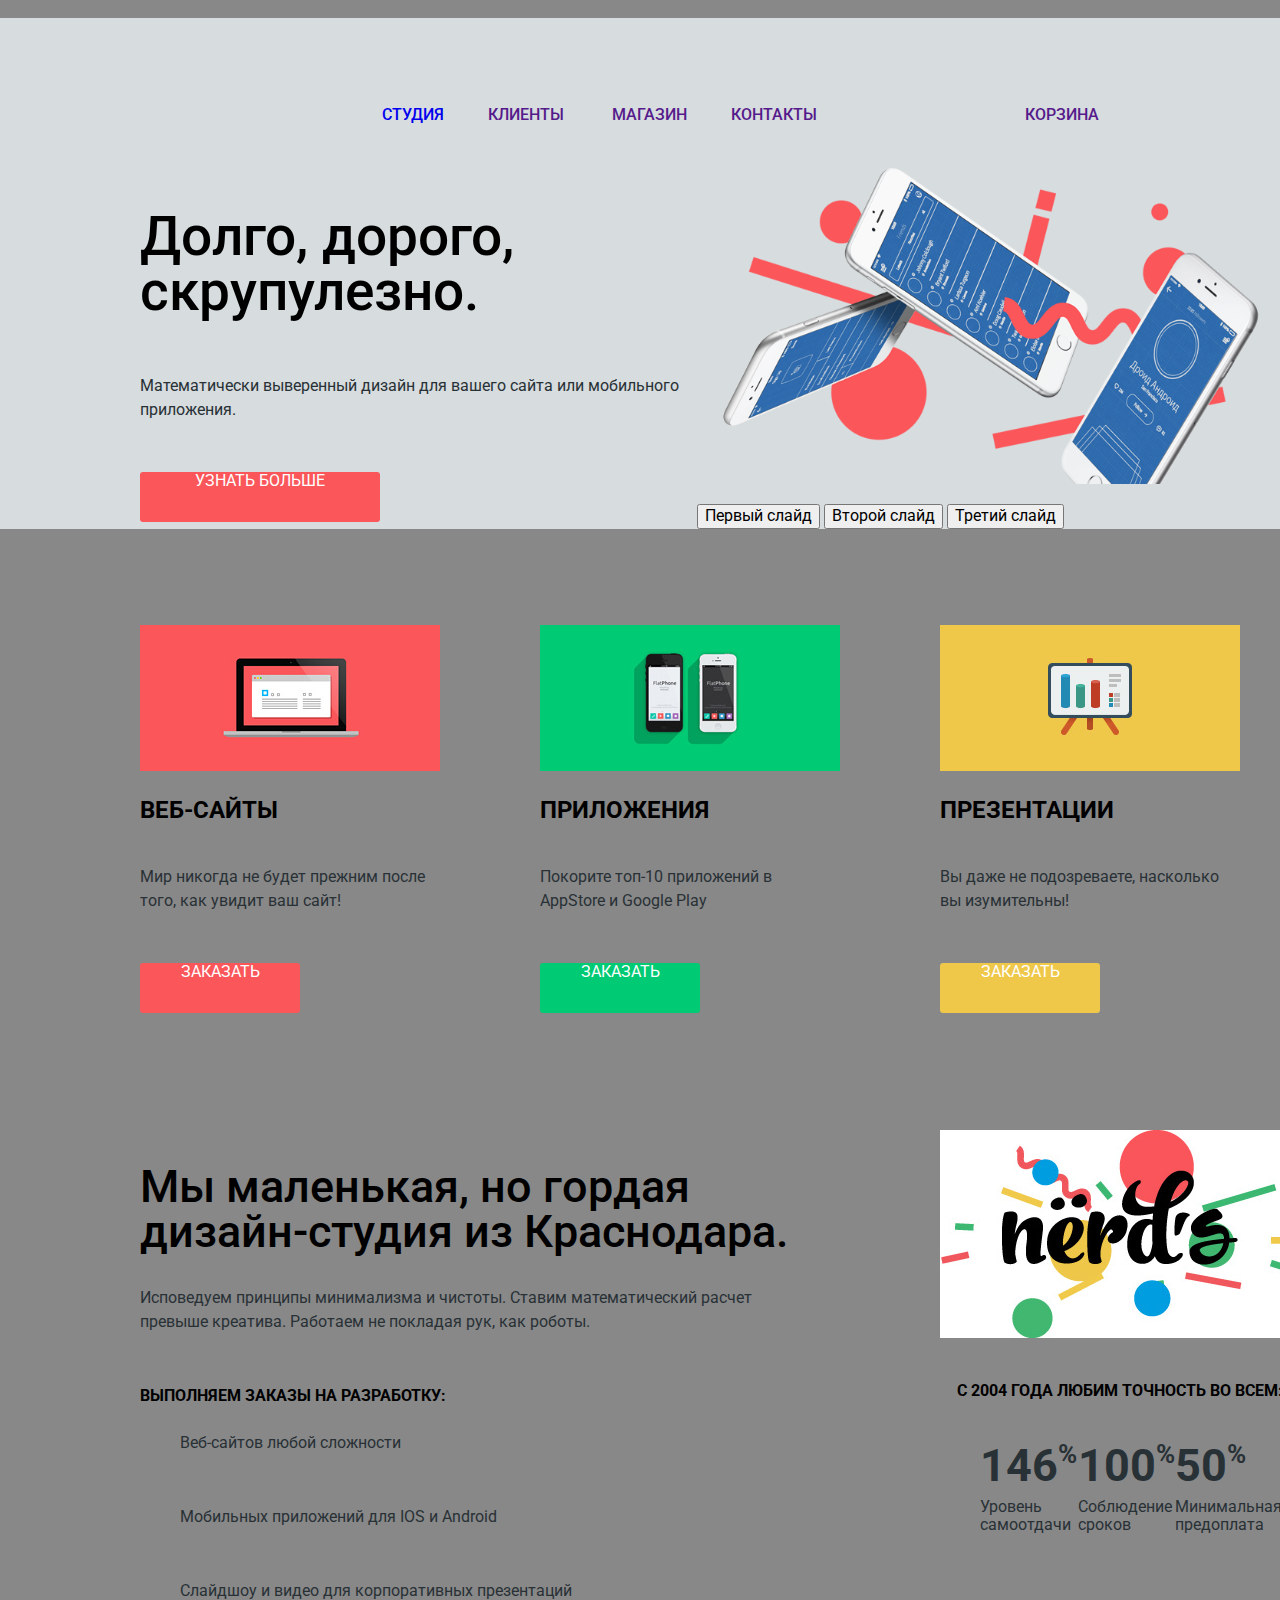
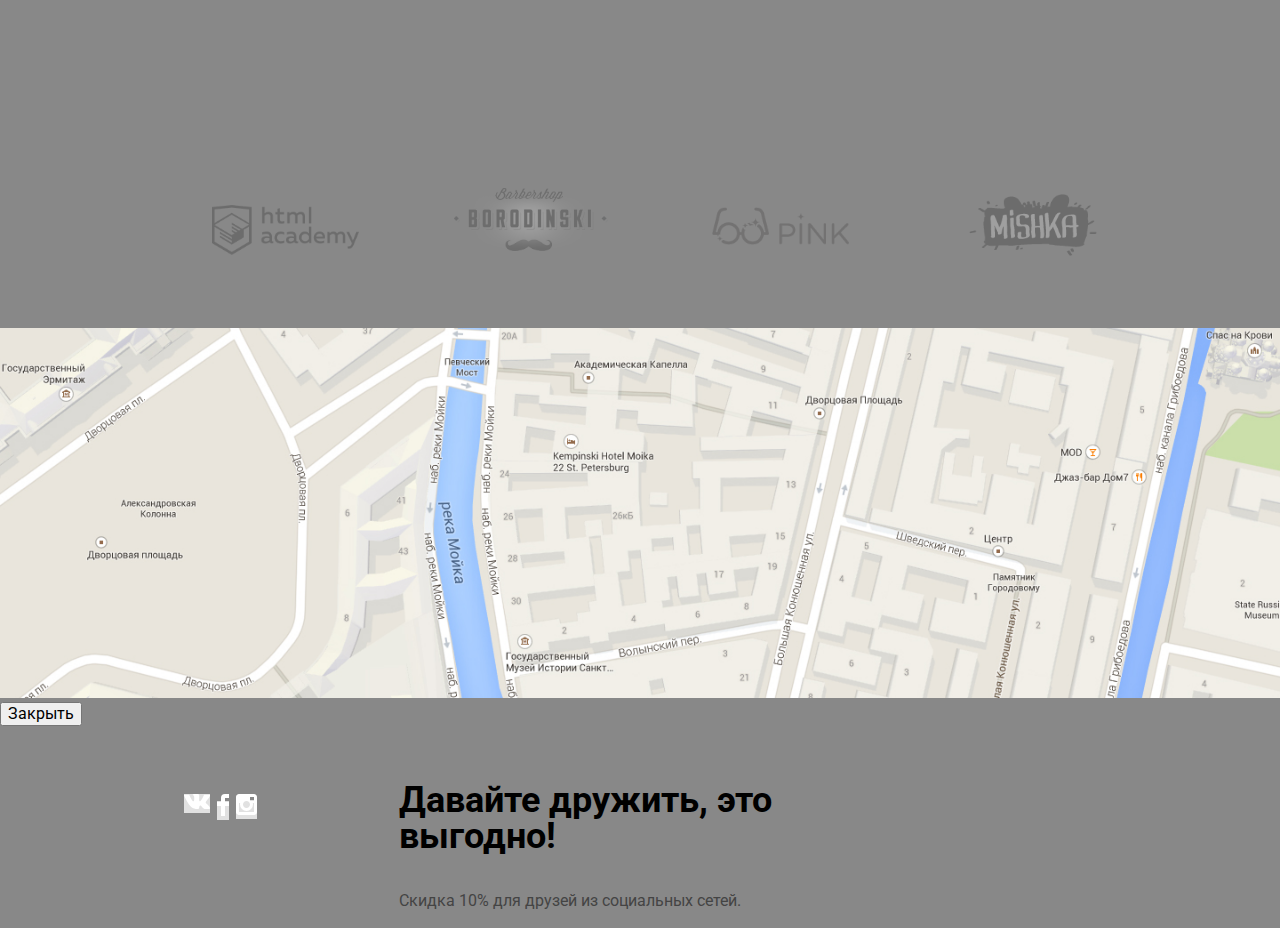
==== index.html @ 7a7a6f56 "26.06.20" ====
<!DOCTYPE html>
<html class="page" lang="ru">

<head>
  <meta charset="utf-8">
  <meta name="viewport" content="width=device-width, initial-scale=1">
  <title>HTML Academy: Nerds</title>
  <link href="https://fonts.googleapis.com/css2?family=Roboto+Condensed:ital,wght@0,300;0,700;1,300;1,700&display=swap" rel="stylesheet"> 
  <link href="https://fonts.googleapis.com/css2?family=Roboto+Condensed:ital,wght@0,300;0,700;1,300;1,700&family=Roboto:ital,wght@0,100;0,300;0,400;0,500;0,700;0,900;1,100;1,300;1,400;1,500;1,700;1,900&display=swap" rel="stylesheet"> 
  <link href="normalize.css/normalize.css" rel="stylesheet">
  <link href="css/style.css" rel="stylesheet">
</head>

<body class="page-body">
  <header class="main-header">
    <nav class="main-navigation">

      <a class="logo">
        <img src="img/nerds-logo.svg" width="160px" height="65px" alt="Логотип Nerds">
      </a>
      <ul class="site-navigation">
        <li>
          <a href="#" class="main-menu-items">Студия</a>
        </li>
        <li>
          <a href="" class="main-menu-items margin44">Клиенты</a>
        </li>
        <li>
          <a href="" class="main-menu-items margin48">Магазин</a>
        </li>
        <li>
          <a href="" class="main-menu-items margin44">Контакты</a>
        </li>

        <li>
          <a href="" class="main-menu-items cart">Корзина</a>
        </li>
      </ul>
    </nav>

  </header>
  <main>
    <div class="company-slider">
      <h1 class="visually-hidden">Дизайн-студия Nerd's</h1>
      <section class="principle-description">
        <h2 class="visually-hidden">Принципы работы</h2>
        <p class="principles">Долго, дорого, скрупулезно.</p>
        <p class="tagline">Математически выверенный дизайн для вашего сайта или мобильного приложения.</p>
        <a href="" class="about-company-btn">Узнать больше</a>
      </section>
      <section class="slider">
        <img src="img/nerds-index-slide1 1.png" width="760px" height="431px" alt="">
        <ul class="slider-list">
          <li class="slider-item">
            <h2 class="visually-hidden">
              Слайд 1
            </h2>
          </li>
          <li class="slider-item">
            <h2 class="visually-hidden">
              Слайд 2
            </h2>
          </li>
          <li class="slider-item">
            <h2 class="visually-hidden">
              Слайд 3
            </h2>
          </li>
        </ul>
        <div class="slider-controls">
          <button type="button">Первый слайд</button>
          <button type="button">Второй слайд</button>
          <button type="button">Третий слайд</button>
        </div>
      </section>
    </div>
    <section class="products">
      <h2 class="visually-hidden">Виды работ</h2>
      <ul class="product-list">
        <li class="product-item">
          <img src="img/website-illustration.jpg" width="300" height="146">
          <h3 class="product-type">Веб-сайты</h3>
          <p class="tagline">Мир никогда не будет прежним после того, как увидит ваш сайт!</p>
          <a href="" class="order-site-btn">Заказать<span class="visually-hidden">веб-сайт</span></a>
        </li>
        <li class="product-item">
          <img src="img/illustration-application.png" width="300" height="146">
          <h3 class="product-type">Приложения</h3>
          <p class="tagline">Покорите топ-10 приложений в AppStore и Google Play</p>
          <a href="" class="order-application-btn">Заказать<span class="visually-hidden">приложение</span></a>
        </li>
        <li class="product-item">
          <img src="img/illustration-presentation.png" width="300" height="146">
          <h3 class="product-type">Презентации</h3>
          <p class="tagline">Вы даже не подозреваете, насколько вы изумительны!</p>
          <a href="" class="order-presentation-btn">Заказать<span class="visually-hidden">презентацию</span></a>
        </li>
      </ul>
    </section>

    <section>
      <div class="index-columns">
        <div class="small-company">
          <h2 class="visually-hidden">О компании</h2>
          <p class="about-company">Мы маленькая, но гордая дизайн-студия из Краснодара.</p>
          <p class="tagline">Исповедуем принципы минимализма и чистоты. Ставим математический расчет превыше креатива. Работаем не покладая рук, как роботы.</p>
          <p class="services">Выполняем заказы на разработку:</p>
          <ul class="tagline-list">
            <li class="tagline">
              Веб-сайтов любой сложности
            </li>
            <li class="tagline">
              Мобильных приложений для IOS и Android
            </li>
            <li class="tagline">
              Слайдшоу и видео для корпоративных презентаций
            </li>
          </ul>
        </div>
        <div class="company-data">
          <img src="img/logo-color-pic.png" width="360" height="208" alt="Логотип Nerds">
          <p class="approach">С 2004 года любим точность во всем:</p>
          <ul class="feature-items">
            <li class="approach-items"><span class="figure">146<span class="percent">%</span></span>Уровень самоотдачи</li>
            <li class="approach-items"><span class="figure">100<span class="percent">%</span></span>Соблюдение сроков</li>
            <li class="approach-items"><span class="figure">50<span class="percent">%</span></span>Минимальная предоплата</li>
          </ul>
        </div>
      </div>
    </section>
    <section>
      <ul class="logo-list">
        <li class="academy-logo">
          <img src="img/htmlacademylogo.png" width="199" height="68" alt="Логотип HTML Academy">
        </li>
        <li class="barbershop-logo">
          <img src="img/barbershoplogo.svg" width="209" height="90" alt="Логотип Barbershop">
        </li>
        <li class="pink-logo">
          <img src="img/pinklogo.png" width="185" height="52" alt="Логотип Pink">
        </li>
        <li class="mishka-logo">
          <img src="img/mishkalogo.png" width="173" height="84" alt="Логотип Mishka">
        </li>
      </ul>
    </section>
    <section>
      <h2 class="visually-hidden">Как до нас добраться (карта)</h2>
      <img src="img/map 1.png" width="1440" height="416" alt="191186, Санкт-Петербург, ул. Б. Конюшенная ул., дом 19/8">
      <button type="button">Закрыть</button>
    </section>
  </main>
  <footer>
    <div class="container-footer">
      <div>
        <ul class="social-nets">
          <li>
            <a href="" class="social-button">
              <img src="img/vk-icon.svg" width="26px" height="15px" alt="VK">
            </a>
          </li>
          <li>
            <a href="" class="social-button">
              <img src="img/fb-icon.svg" width="12px" height="22px" alt="FB">
            </a>
          </li>
          <li>
            <a href="" class="social-button">
              <img src="img/insta-icon.svg" width="21px" height="21px" alt="INST">
            </a>
          </li>
        </ul>
      </div>
      <div class="promo-taglines">
        <p class="footer-tagline">Давайте дружить, это выгодно!</p>
        <p class="footer-promo">Скидка 10% для друзей из социальных сетей.</p>
      </div>
    </div>
  </footer>

  <!-- <div>
    <button type="button" class="close-btn">x</button>
    <form action="https://echo.htmlacademy.ru" method="post">
      <p class="appointment-item">
        <label for="name">Ваше имя:</label>
        <input type="text" id="name" name="name" placeholder="Имя Фамилия">
      </p>
      <p>
        <label for="email">Ваш e-mail:</label>
        <input type="email" id="email" name="email" placeholder="email@example.com">
      </p>
      <p>
        <label for="letter">Текст письма:</label>
        <textarea id="letter" name="letter" placeholder="В свободной форме" rows="5" cols="5"></textarea>
      </p>
      <button type="submit">Отправить</button>
    </form>
  </div> -->
</body>

</html>
---- css/style.css ----
:root {
  --basic-red: #FB565A;
  --red: #E74246;
  --dark-red: #D7373B;
  --basic-green: #00CA74;
  --green: #00BC6C;
  --dark-green: #00AA62;
  --basic-yellow: #EFC84A;
  --yellow: #EAB534;
  --dark-yellow: #E5A722;
  --white: #FFFFFF;
  --black: #000000;
  --antracit: #283136;
  --basic-grey: #EEEEEE;
  --grey: #DFDFDF;
  --basic-grey: #D7DCDE;
  --dark-grey: #D5D5D5;
  --telegrey: #888888;
  --light-grey: #E1E1E1;
  --silver: #B4B9BB;
  --super-grey: #DBDBDB;
  --dark-blue: #444444;
  --perlamutr: #A6A6A6;
}

body {
  min-width: 1280px;
  margin: 0;
  padding: 0;
  font-family: "Roboto", "Arial", sans-serif;
  font-size: 16px;
  line-height: 18px;
  color: var(--black);
  background-color: var(--telegrey);
}

a {
  text-decoration: none;
}

img {
  max-width: 100%;
  height: auto;
}

.main-header {
  background-color: var(--basic-grey);
}
.inner-main-header  {
  background-color: var(--basic-grey);
  width: 1440px;
  height: 355px;
}

.main-menu-items {
  line-height: 30px;
  text-transform: uppercase;
  font-weight: 500;
  display: block;
  padding-top: 8px;
  padding-bottom: 8px;
  margin-top: 58px;
}

.main-menu-items:hover {
  line-height: 30px;
  text-transform: uppercase;
  font-weight: 500;
  color: var(--basic-red);
}

.main-menu-items:active {
  line-height: 30px;
  text-transform: uppercase;
  font-weight: 500;
  opacity: 0.3;
}

.main-menu-current: {
  line-height: 30px;
  text-transform: uppercase;
  font-weight: 500;
  border-bottom: 2px solid var(--basic-red);
}

.about-company-btn {
  text-align: center;
  display: inline-block;
  width: 240px;
  height: 50px;
  text-transform: uppercase;
  color: var(--white);
  background: var(--basic-red);
  border-radius: 3px;
}

.about-company-btn:hover {
  background: var(--red);
}

.about-company-btn:active {
  background: var(--dark-red);
}

.order-site-btn {
  display: inline-block;
  width: 160px;
  height: 50px;
    text-align: center;
  text-transform: uppercase;
  color: var(--white);
  background: var(--basic-red);
  border-radius: 3px;
}

.order-site-btn:hover {
  background: var(--red);
}

.order-site-btn:active {
  background: var(--dark-red);
}

.order-application-btn {
  display: inline-block;
  width: 160px;
  height: 50px;
  text-align: center;
  text-transform: uppercase;
  color: var(--white);
  background: var(--basic-green);
  border-radius: 3px;
}

.order-application-btn:hover {
  background: var(--green);
}

.order-application-btn:active {
  background: var(--dark-green);
}

.order-presentation-btn {

  display: inline-block;
  /* vertical-align: middle; */
  width: 160px;
  height: 50px;
  text-align: center;
  text-transform: uppercase;
  color: var(--white);
  background: var(--basic-yellow);
  border-radius: 3px;
}

.order-presentation-btn:hover {
  background: var(--yellow);
}

.order-presentation-btn:active {
  background: var(--dark-yellow);
}

.social-button {
  width: 81px;
  height: 81px;
  background: var(--light-grey);
}

.social-button:hover {
  background: var(--red);
}

.social-button:active {
  background: var(--dark-red);
}

.close-btn {
  background: var(--basic-red);
  opacity: 0.6;
}

.close-btn:hover {
  background: var(--basic-red);
}

.close-btn:active {
  background: var(--basic-red);
  opacity: 0.3;
}

.appointment-item input {
  background-color: var(--white);
  border: 2px solid var(--basic-grey);
  border-radius: 3px;
}

.appointment-item input:hover {
  border-color: var(--silver);
}

.appointment-item input:focus {
  border-color: var(--black);
}

.appointment-item input:invalid {
  border-color: var(--red);
  color: var(--red);
}

.filter-btn {
  background-color: var(--basic-grey);
  border-radius: 3px;
  display: inline-block;
  width: 260px;
  height: 50px;
  margin-top: 50px;
  border-radius: 3px;
font-weight: 500;
font-size: 16px;
line-height: 18px;
}

.filter-btn:hover {
  background-color: var(--grey);
  border-radius: 3px;
}

.filter-btn:active {
  background-color: var(--dark-grey);
  border-radius: 3px;
  opacity: 0.3;
}

.filter-item {
  font-size: 16px;
  line-height: 20px;
  color: var(--antracit);
  opacity: 0.6;
  display: none;
}

.filter-item:hover {
  color: var(--antracit);
}

/* когда заблокировано поле */
.filter-item:invalid {
  color: var(--antracit);
  opacity: 0.3;
}

.pagination-list {
  list-style: none;
  display: flex;
  margin-left: 540px;
  width: 443px;
}

.pagination-item-current {
  background-color: var(--white);
  border: 3px solid var(--super-grey);
  border-radius: 3px;
  display: inline-block;
  width: 44px;
  height: 44px;
  margin-right: 11px;
  color: var(--black);
  text-align: center;
}

.pagination-item {
  background-color: var(--basic-grey);
  border-radius: 3px;
  display: inline-block;
  width: 50px;
  height: 50px;
  margin-right: 11px;
  color: var(--black);
  text-align: center;

}
.pagination-item-next {
  background-color: var(--basic-grey);
  border-radius: 3px;
  display: inline-block;
    height: 50px;
    width: 260px;
    color: var(--black);
    text-align: center;


}
.pagination-item-next:hover {
  background-color: var(--grey);
  border-radius: 3px;
}
.pagination-item-next:active {
  background-color: var(--dark-grey);
  border-radius: 3px;
  opacity: 0.3;
}
.pagination-item:hover {
  background-color: var(--grey);
  border-radius: 3px;
}

.pagination-item:active {
  background-color: var(--dark-grey);
  border-radius: 3px;
  opacity: 0.3;
}

.sort-by {
  list-style: none;
  display: flex;
  width: auto;
  height: 30px;
  align-items: center;

}

.sort-by li:nth-of-type(2) {
  margin-left: 266px;
    margin-right: 25px;
}


.sort-by li:nth-of-type(3) {
  margin-right: 25px;
}

.sorting {
  display: inline-block;
  font-weight: bold;
  font-size: 18px;
  line-height: 30px;
  display: inline-block;
  text-transform: uppercase;
  width: 134px;
  height: 30px;
  vertical-align: center;
}

.sort-by-item {
  font-size: 14px;
  line-height: 18px;
  text-transform: uppercase;
  opacity: 0.3;
  display: inline-block;
}

.sort-by-item:hover {
  opacity: 0.6;
}

.sort-by-item:active {
  opacity: 0;
}

.visually-hidden {
  display: none;
}

.principles {
  font-weight: 500;
  font-size: 55px;
  line-height: 55px;
}

.tagline {
  color: var(--antracit);
  font-size: 16px;
  line-height: 24px;
  margin-bottom: 50px;
}

.product-type {
  font-weight: bold;
  font-size: 24px;
  line-height: 30px;
  text-transform: uppercase;
}

.about-company {
  font-weight: 500;
  font-size: 45px;
  line-height: 45px;
  margin-top: 73px;
  margin-bottom: 32px;
}

.services {
  font-weight: bold;
  font-size: 16px;
  line-height: 24px;
  text-transform: uppercase;
  margin-top: 40px;
  margin-bottom: 23px;
}

.approach {
  font-weight: bold;
  font-size: 16px;
  line-height: 24px;
  text-transform: uppercase;
  text-align: center;
  margin-top: 37px;
  margin-bottom: 31px;
}

.figure {
  font-weight: bold;
  font-size: 45px;
  line-height: 64px;
}

.percent {
  font-weight: bold;
  font-size: 26px;
  line-height: 40px;
}

.footer-tagline {
  font-weight: bold;
  font-size: 36px;
  line-height: 36px;
}

.footer-promo {
  color: var(--dark-blue);
  font-size: 16px;
  line-height: 22px;
}

.logo {
  width: 160px;
  height: 65px;
  margin-left: 44px;
  margin-top: 38px;
}

.logo:active {
  opacity: 0.3;
}

.header-item {
  font-weight: 500;
  font-size: 55px;
  line-height: 55px;
text-align: center;
margin-bottom: 108px;
}

.filter-name {
  font-weight: bold;
  font-size: 18px;
  line-height: 30px;
  text-transform: uppercase;
}

.page {
  height: 100%;
}

.main-navigation {
  display: flex;
  /* outline: 1px solid red; */
}

.site-navigation {
  list-style: none;
  display: flex;
  width: 721px;
  margin-left: 298px;
  margin-right: 217px;
}

.products {
  background: var(--telegrey);
  width: 1440px;
  height: 507px;
}

.product-list {
  display: grid;
  grid-template-columns: 1fr 1fr 1fr;
  list-style: none;
  column-gap: 100px;
  padding: 80px 200px 80px 140px;
}

.product-item {
  display: flex;
  flex-direction: column;
}

.margin44 {
  margin-left: 44px;
}

.margin48 {
  margin-left: 48px;
}

.cart {
  margin-left: 208px;
  position: relative;
}

/* .cart::before {
  content: "";
   position: absolute;
  width: 15px;
  height: 15px;
  background-image: url("img/cart-icon.svg");
  background-repeat: no-repeat;
  background-position: 0 0;
  background: var(--perlamutr);
  top: 65px;
  right: 25px;
  opacity: 0.3;
} */

.index-columns {
  display: grid;
  list-style: none;
  column-gap: 49px;
  padding: 39px 140px 73px 140px;
  column-gap: 149px;
  grid-template-columns: 651px 360px;
}

.company-data {
  margin-top: 39px;
}

.feature-items {
  display: flex;
  justify-content: space-between;
  list-style: none;
}

.approach-items {
  display: flex;
  flex-direction: column;
  text-align: left;
  color: var(--antracit);
  font-size: 16px;
  line-height: 18px;
}

.percent {
  vertical-align: top;
}

.tagline-list {
  list-style: none;
}

.logo-list {
  list-style: none;
  display: flex;
}

.academy-logo {
  margin: 63px 95px 49px 172px;
}

.barbershop-logo {
  margin-top: 46px;
  margin-right: 104px;
  margin-bottom: 44px;
}

.pink-logo {
  margin-top: 65px;
  margin-right: 120px;
  margin-bottom: 63px;
}

.mishka-logo {
  margin-top: 52px;
  margin-right: 183px;
  margin-bottom: 44px;
}

.container-footer {
  display: grid;
  grid-template-columns: 260px 660px;
}

.social-nets {
  display: flex;
  list-style: none;
  margin-left: 140px;
  margin-top: 68px;
  justify-content: space-around;
}

.promo-taglines {
  margin-left: 139px;
  margin-top: 20px;
}

.company-slider {
  background: var(--basic-grey);
  display: flex;
}

.slider-list {
  list-style: none;
}
.page-catalog {
  display: grid;
  grid-template-columns: 260px 1fr;
  align-content: start;
  /* outline-offset: -5px;
  outline: 2px solid rgba(255, 0, 0, 0.7); */
  margin-left: 140px;
}

.filter {
  /* outline-offset: -5px;
  outline: 2px solid rgba(255, 0, 0, 0.7); */
}
.catalog-results {
  /* outline-offset: -5px;
  outline: 2px solid rgba(255, 0, 0, 0.7); */
  margin-left: 140px;
  display: flex;
  flex-direction: column;
}
.catalog-container {
  /* outline-offset: -5px;
  outline: 2px solid rgba(255, 0, 0, 0.7); */
}
.catalog-list {
  list-style: none;
  display: grid;
  grid-template-columns: 364px 362px;
  column-gap: 41px;
  row-gap: 34px;

 /* padding: 0;
 margin: 0;
 margin-bottom: 25px; */
}
.catalog-item {
  background-color: var(--basic-extra-light);
  box-shadow: 0 0 10px rgba(0, 0, 0, 0.1)

}
.range-item {
  margin: 0;
  padding: 0;
  border: none;
  /* Для демонстрации
  width: 260px;
  margin: 50px auto;  */
}
.range-filter {
  width: 260px;
  margin-top: 49px;
}
.range-item legend {
  font-size: 18px;
  line-height: 24px;
  text-transform: uppercase;
  font-weight: 700;
}
.range-controls {
  position: relative;
  height: 41px;
  margin-bottom: 15px;
  padding-top: 39px;
  padding-right: 20px;
  padding-left: 20px;
  background-color: #f1f1f1;
  border-radius: 5px;
}

.scale {
  height: 2px;
  background: #d7dcde;
}

.bar {
  width: 70%;
  height: 2px;
  background: #00ca74;
}

.toggle {
  position: absolute;
  top: 31px;
  left: 0;
  width: 4px;
  height: 4px;
  padding: 0;
  border: 8px solid #ffffff;
  background-color: #ababab;
  border-radius: 50%;
  box-shadow: 0 2px 1px 0 #cfcfcf;
  cursor: pointer;
}

.toggle-min {
  left: 18px;
}

.toggle-max {
  left: 160px;
}

.price-controls {
  display: flex;
  justify-content: space-between;
}

.price-controls label {
  text-transform: uppercase;
  font-family: "Roboto", "Arial", sans-serif;
  font-size: 16px;
}

.price-controls input {
  width: 60px;
  padding: 10px;
  margin-left: 10px;
  text-align: center;
  color: #283136;
  border: none;
  border-radius: 5px;
  background: #f1f1f1;
  font-family: inherit;
  font-size: inherit;
}
.principle-description {
  margin-left: 140px;
}
.filter-list {
list-style: none;
/* outline: 1px solid red; */
line-height: 19px;
}

.filter-list-radio {
  display: flex;
  flex-direction: column;
  justify-content: space-between;
  width: 149px;
  height: 99px;
}

.filter-list-checkbox {
  display: flex;
  flex-direction: column;
  justify-content: space-between;
  width: 172px;
  height: 179px;
}

  .filter-option label {
    position: relative;
    display: block;
    cursor: pointer;
  }

  .filter-input-checkbox + label::before {
    background-image: url("img/checkbox-off.svg");
    position: absolute;
    top: 4px;
    left: -13px;
    width: 23px;
    height: 23px;
  }

  .filter-input-checkbox:checked + label::before {
  background-image: url("img/checkbox-on.svg");
  position: absolute;
  top: 4px;
  left: -13px;
  width: 23px;
  height: 23px;
}

.filter-input-radio + label::before {
  background-image: url("img/radio-off.svg");
  position: absolute;
  top: 4px;
  left: -13px;
  width: 23px;
  height: 23px;
}

.filter-input-radio:checked + label::before {
  background-image: url("img/radio-on.svg");
  position: absolute;
  top: 4px;
  left: -13px;
  width: 23px;
  height: 23px;
}
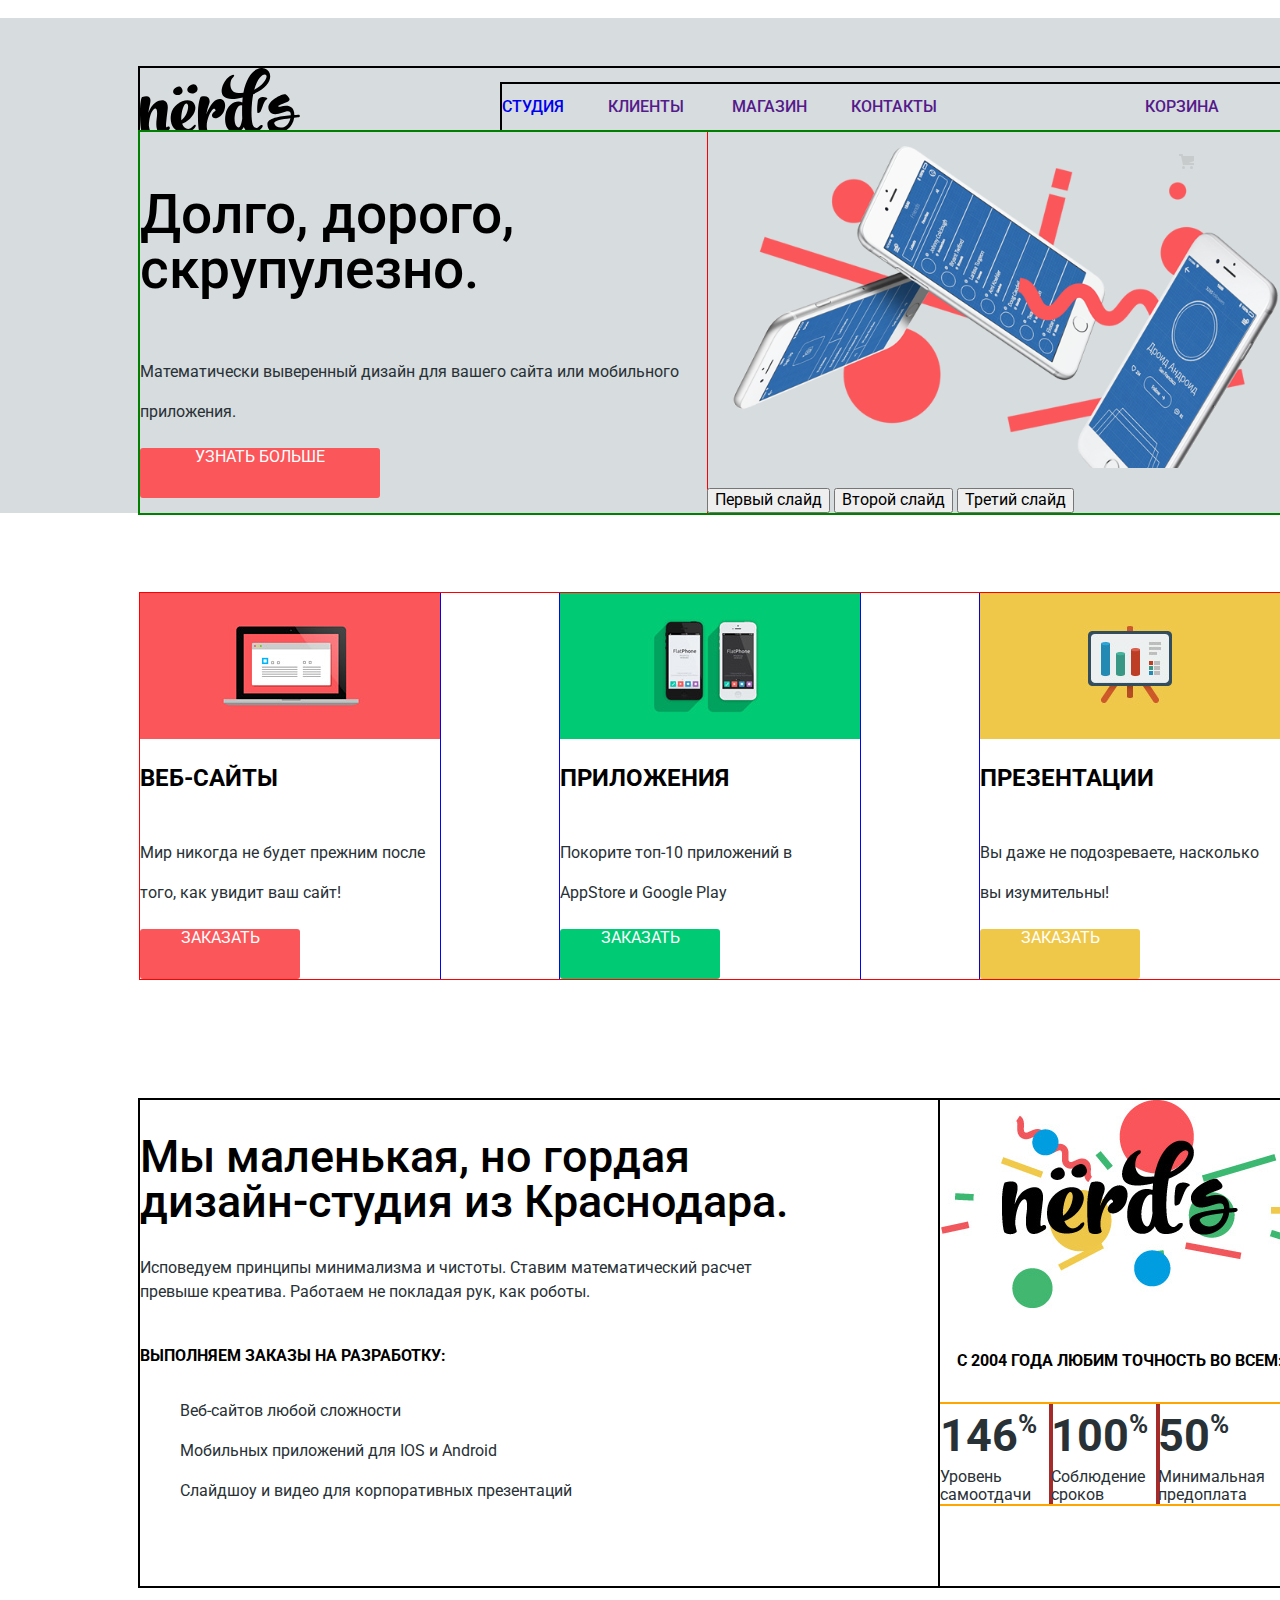
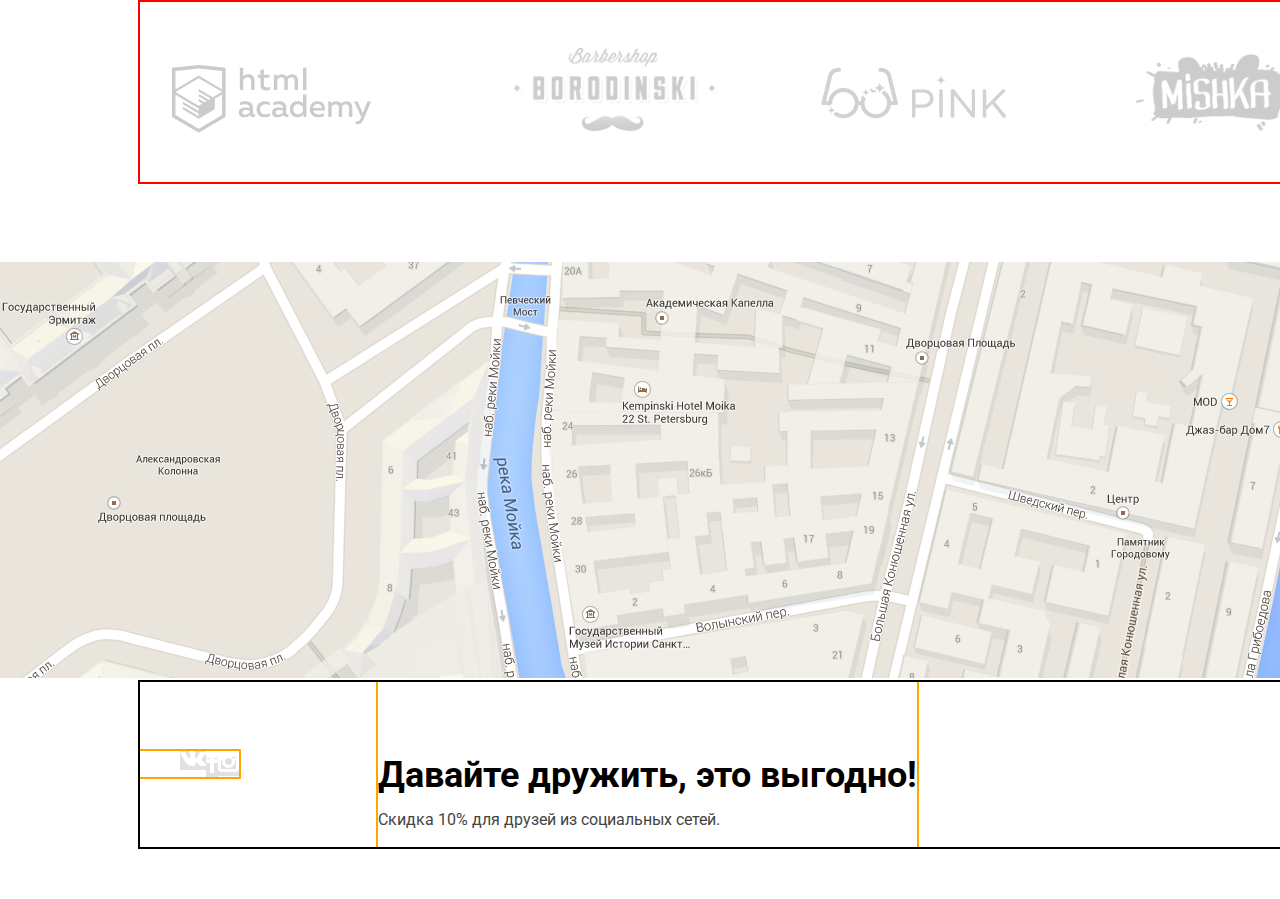
==== commit 13227fea: "grids2906" ====
--- a/index.html
+++ b/index.html
@@ -31,7 +31,6 @@
         <li>
           <a href="" class="main-menu-items margin44">Контакты</a>
         </li>
-
         <li>
           <a href="" class="main-menu-items cart">Корзина</a>
         </li>
@@ -39,41 +38,46 @@
     </nav>
 
   </header>
+
   <main>
-    <div class="company-slider">
+    <div class="main-wrapper">
       <h1 class="visually-hidden">Дизайн-студия Nerd's</h1>
-      <section class="principle-description">
-        <h2 class="visually-hidden">Принципы работы</h2>
-        <p class="principles">Долго, дорого, скрупулезно.</p>
-        <p class="tagline">Математически выверенный дизайн для вашего сайта или мобильного приложения.</p>
-        <a href="" class="about-company-btn">Узнать больше</a>
-      </section>
-      <section class="slider">
-        <img src="img/nerds-index-slide1 1.png" width="760px" height="431px" alt="">
-        <ul class="slider-list">
-          <li class="slider-item">
-            <h2 class="visually-hidden">
-              Слайд 1
-            </h2>
-          </li>
-          <li class="slider-item">
-            <h2 class="visually-hidden">
-              Слайд 2
-            </h2>
-          </li>
-          <li class="slider-item">
-            <h2 class="visually-hidden">
-              Слайд 3
-            </h2>
-          </li>
-        </ul>
-        <div class="slider-controls">
-          <button type="button">Первый слайд</button>
-          <button type="button">Второй слайд</button>
-          <button type="button">Третий слайд</button>
-        </div>
-      </section>
+      <div class="company-slider">
+        <section class="principle-description">
+          <h2 class="visually-hidden">Принципы работы</h2>
+          <p class="principles">Долго, дорого, скрупулезно.</p>
+          <p class="tagline">Математически выверенный дизайн для вашего сайта или мобильного приложения.</p>
+          <a href="" class="about-company-btn">Узнать больше</a>
+        </section>
+        <section class="slider">
+          <img src="img/nerds-index-slide1 1.png" width="760px" height="431px" alt="">
+          <ul class="slider-list">
+            <li class="slider-item">
+              <h2 class="visually-hidden">
+                Слайд 1
+              </h2>
+            </li>
+            <li class="slider-item">
+              <h2 class="visually-hidden">
+                Слайд 2
+              </h2>
+            </li>
+            <li class="slider-item">
+              <h2 class="visually-hidden">
+                Слайд 3
+              </h2>
+            </li>
+          </ul>
+          <div class="slider-controls">
+            <button type="button">Первый слайд</button>
+            <button type="button">Второй слайд</button>
+            <button type="button">Третий слайд</button>
+          </div>
+        </section>
+      </div>
     </div>
+
+
     <section class="products">
       <h2 class="visually-hidden">Виды работ</h2>
       <ul class="product-list">
@@ -98,12 +102,14 @@
       </ul>
     </section>
 
+
+
     <section>
       <div class="index-columns">
         <div class="small-company">
           <h2 class="visually-hidden">О компании</h2>
           <p class="about-company">Мы маленькая, но гордая дизайн-студия из Краснодара.</p>
-          <p class="tagline">Исповедуем принципы минимализма и чистоты. Ставим математический расчет превыше креатива. Работаем не покладая рук, как роботы.</p>
+          <p class="values">Исповедуем принципы минимализма и чистоты. Ставим математический расчет превыше креатива. Работаем не покладая рук, как роботы.</p>
           <p class="services">Выполняем заказы на разработку:</p>
           <ul class="tagline-list">
             <li class="tagline">
@@ -117,6 +123,7 @@
             </li>
           </ul>
         </div>
+
         <div class="company-data">
           <img src="img/logo-color-pic.png" width="360" height="208" alt="Логотип Nerds">
           <p class="approach">С 2004 года любим точность во всем:</p>
@@ -128,26 +135,27 @@
         </div>
       </div>
     </section>
+
     <section>
       <ul class="logo-list">
         <li class="academy-logo">
-          <img src="img/htmlacademylogo.png" width="199" height="68" alt="Логотип HTML Academy">
+          <img src="img/academy-logo.svg" width="199" height="68" alt="Логотип HTML Academy">
         </li>
         <li class="barbershop-logo">
           <img src="img/barbershoplogo.svg" width="209" height="90" alt="Логотип Barbershop">
         </li>
         <li class="pink-logo">
-          <img src="img/pinklogo.png" width="185" height="52" alt="Логотип Pink">
+          <img src="img/logo-pink.svg" width="185" height="52" alt="Логотип Pink">
         </li>
         <li class="mishka-logo">
-          <img src="img/mishkalogo.png" width="173" height="84" alt="Логотип Mishka">
+          <img src="img/logo-mishka.svg" width="173" height="84" alt="Логотип Mishka">
         </li>
       </ul>
     </section>
     <section>
       <h2 class="visually-hidden">Как до нас добраться (карта)</h2>
-      <img src="img/map 1.png" width="1440" height="416" alt="191186, Санкт-Петербург, ул. Б. Конюшенная ул., дом 19/8">
-      <button type="button">Закрыть</button>
+      <img src="img/map.svg" width="1440" height="416" alt="191186, Санкт-Петербург, ул. Б. Конюшенная ул., дом 19/8">
+      <button type="button" class="visually-hidden">Закрыть</button>
     </section>
   </main>
   <footer>
@@ -171,6 +179,7 @@
           </li>
         </ul>
       </div>
+
       <div class="promo-taglines">
         <p class="footer-tagline">Давайте дружить, это выгодно!</p>
         <p class="footer-promo">Скидка 10% для друзей из социальных сетей.</p>
--- a/css/style.css
+++ b/css/style.css
@@ -31,7 +31,7 @@
   font-size: 16px;
   line-height: 18px;
   color: var(--black);
-  background-color: var(--telegrey);
+  background-color: var(--white);
 }
 
 a {
@@ -43,10 +43,54 @@
   height: auto;
 }
 
+footer {
+  height: 217px;
+  width: 1440px;
+}
+
+.page-body {
+  min-height: 100%;
+  display: grid;
+  grid-template-rows: min-content 1fr min-content;
+  align-content: start;
+  outline: 2px solid green;
+  ;
+}
+
 .main-header {
   background-color: var(--basic-grey);
-}
-.inner-main-header  {
+  height: 114px;
+}
+
+.main-navigation {
+  display: flex;
+  outline: 2px solid black;
+  margin-left: 140px;
+  margin-top: 50px;
+  max-width: 1160px;
+}
+
+.logo {
+  width: 160px;
+  height: 65px;
+  align-self: flex-start;
+}
+
+.logo:active {
+  opacity: 0.3;
+}
+
+.site-navigation {
+  list-style: none;
+  display: flex;
+  width: 798px;
+  margin-left: 202px;
+  margin-bottom: 9px;
+  outline: 2px solid black;
+  padding: 0px;
+}
+
+.inner-main-header {
   background-color: var(--basic-grey);
   width: 1440px;
   height: 355px;
@@ -59,7 +103,6 @@
   display: block;
   padding-top: 8px;
   padding-bottom: 8px;
-  margin-top: 58px;
 }
 
 .main-menu-items:hover {
@@ -102,11 +145,50 @@
   background: var(--dark-red);
 }
 
+.main-wrapper {
+  background-color: var(--basic-grey);
+}
+
+.principle-description {
+  outline: 1px solid red;
+}
+
+.company-slider {
+  background: var(--basic-grey);
+  display: flex;
+  justify-content: space-between;
+  outline: 2px solid green;
+  margin-left: 140px;
+  max-width: 1160px;
+}
+
+.products {
+  max-width: 1160px;
+  margin-left: 140px;
+  margin-top: 80px;
+}
+
+.product-list {
+  display: grid;
+  grid-template-columns: 1fr 1fr 1fr;
+  list-style: none;
+  column-gap: 100px;
+  outline: 1px solid red;
+  padding: 0px;
+}
+
+.product-item {
+  display: flex;
+  flex-direction: column;
+  outline: 1px solid blue;
+  max-width: 300px;
+}
+
 .order-site-btn {
   display: inline-block;
   width: 160px;
   height: 50px;
-    text-align: center;
+  text-align: center;
   text-transform: uppercase;
   color: var(--white);
   background: var(--basic-red);
@@ -141,9 +223,7 @@
 }
 
 .order-presentation-btn {
-
-  display: inline-block;
-  /* vertical-align: middle; */
+  display: inline-block;
   width: 160px;
   height: 50px;
   text-align: center;
@@ -162,8 +242,8 @@
 }
 
 .social-button {
-  width: 81px;
-  height: 81px;
+  width: 181px;
+  height: 181px;
   background: var(--light-grey);
 }
 
@@ -216,9 +296,9 @@
   height: 50px;
   margin-top: 50px;
   border-radius: 3px;
-font-weight: 500;
-font-size: 16px;
-line-height: 18px;
+  font-weight: 500;
+  font-size: 16px;
+  line-height: 18px;
 }
 
 .filter-btn:hover {
@@ -253,8 +333,10 @@
 .pagination-list {
   list-style: none;
   display: flex;
-  margin-left: 540px;
   width: 443px;
+  outline: 2px solid black;
+  padding: 0px;
+  margin-bottom: 60px;
 }
 
 .pagination-item-current {
@@ -278,28 +360,29 @@
   margin-right: 11px;
   color: var(--black);
   text-align: center;
-
-}
+}
+
 .pagination-item-next {
   background-color: var(--basic-grey);
   border-radius: 3px;
   display: inline-block;
-    height: 50px;
-    width: 260px;
-    color: var(--black);
-    text-align: center;
-
-
-}
+  height: 50px;
+  width: 260px;
+  color: var(--black);
+  text-align: center;
+}
+
 .pagination-item-next:hover {
   background-color: var(--grey);
   border-radius: 3px;
 }
+
 .pagination-item-next:active {
   background-color: var(--dark-grey);
   border-radius: 3px;
   opacity: 0.3;
 }
+
 .pagination-item:hover {
   background-color: var(--grey);
   border-radius: 3px;
@@ -314,17 +397,18 @@
 .sort-by {
   list-style: none;
   display: flex;
-  width: auto;
   height: 30px;
   align-items: center;
-
+  outline: 2px solid red;
+  padding: 0px;
+  margin-bottom: 88px;
+  width: 760px;
 }
 
 .sort-by li:nth-of-type(2) {
   margin-left: 266px;
-    margin-right: 25px;
-}
-
+  margin-right: 25px;
+}
 
 .sort-by li:nth-of-type(3) {
   margin-right: 25px;
@@ -371,8 +455,7 @@
 .tagline {
   color: var(--antracit);
   font-size: 16px;
-  line-height: 24px;
-  margin-bottom: 50px;
+  line-height: 40px;
 }
 
 .product-type {
@@ -386,7 +469,7 @@
   font-weight: 500;
   font-size: 45px;
   line-height: 45px;
-  margin-top: 73px;
+  margin-top: 34px;
   margin-bottom: 32px;
 }
 
@@ -425,31 +508,22 @@
   font-weight: bold;
   font-size: 36px;
   line-height: 36px;
+  margin-top: 75px;
+  margin-bottom: 8px;
 }
 
 .footer-promo {
   color: var(--dark-blue);
   font-size: 16px;
   line-height: 22px;
-}
-
-.logo {
-  width: 160px;
-  height: 65px;
-  margin-left: 44px;
-  margin-top: 38px;
-}
-
-.logo:active {
-  opacity: 0.3;
 }
 
 .header-item {
   font-weight: 500;
   font-size: 55px;
   line-height: 55px;
-text-align: center;
-margin-bottom: 108px;
+  text-align: center;
+  margin-bottom: 108px;
 }
 
 .filter-name {
@@ -459,42 +533,6 @@
   text-transform: uppercase;
 }
 
-.page {
-  height: 100%;
-}
-
-.main-navigation {
-  display: flex;
-  /* outline: 1px solid red; */
-}
-
-.site-navigation {
-  list-style: none;
-  display: flex;
-  width: 721px;
-  margin-left: 298px;
-  margin-right: 217px;
-}
-
-.products {
-  background: var(--telegrey);
-  width: 1440px;
-  height: 507px;
-}
-
-.product-list {
-  display: grid;
-  grid-template-columns: 1fr 1fr 1fr;
-  list-style: none;
-  column-gap: 100px;
-  padding: 80px 200px 80px 140px;
-}
-
-.product-item {
-  display: flex;
-  flex-direction: column;
-}
-
 .margin44 {
   margin-left: 44px;
 }
@@ -508,37 +546,51 @@
   position: relative;
 }
 
-/* .cart::before {
-  content: "";
-   position: absolute;
+.cart::before {
+  content: url("../img/cart-icon.svg");
+  position: absolute;
   width: 15px;
   height: 15px;
-  background-image: url("img/cart-icon.svg");
   background-repeat: no-repeat;
   background-position: 0 0;
-  background: var(--perlamutr);
+  /* background: var(--perlamutr); */
   top: 65px;
   right: 25px;
   opacity: 0.3;
-} */
+}
 
 .index-columns {
   display: grid;
   list-style: none;
-  column-gap: 49px;
-  padding: 39px 140px 73px 140px;
   column-gap: 149px;
   grid-template-columns: 651px 360px;
+  outline: 2px solid black;
+  margin-left: 140px;
+  margin-top: 121px;
+  width: 1160px;
+  height: 486px;
 }
 
 .company-data {
-  margin-top: 39px;
+  outline: 2px solid black;
+}
+
+.approach {
+  font-weight: bold;
+  font-size: 16px;
+  line-height: 24px;
+  text-transform: uppercase;
+  text-align: center;
+  margin-top: 37px;
+  margin-bottom: 31px;
 }
 
 .feature-items {
   display: flex;
   justify-content: space-between;
   list-style: none;
+  outline: 2px solid orange;
+  padding: 0px;
 }
 
 .approach-items {
@@ -548,6 +600,7 @@
   color: var(--antracit);
   font-size: 16px;
   line-height: 18px;
+  outline: 2px solid brown;
 }
 
 .percent {
@@ -560,97 +613,103 @@
 
 .logo-list {
   list-style: none;
-  display: flex;
+  display: grid;
+  grid-template-columns: 279px 298px 298px 279px;
+  margin-left: 140px;
+  margin-bottom: 80px;
+  max-width: 1160px;
+  height: 180px;
+  outline: 2px solid red;
+  padding: 0px;
 }
 
 .academy-logo {
-  margin: 63px 95px 49px 172px;
+  margin-top: 63px;
+  margin-left: 32px;
 }
 
 .barbershop-logo {
   margin-top: 46px;
-  margin-right: 104px;
-  margin-bottom: 44px;
+  margin-left: 95px;
 }
 
 .pink-logo {
   margin-top: 65px;
-  margin-right: 120px;
-  margin-bottom: 63px;
+  margin-left: 104px;
 }
 
 .mishka-logo {
   margin-top: 52px;
-  margin-right: 183px;
-  margin-bottom: 44px;
+  margin-left: 120px;
 }
 
 .container-footer {
-  display: grid;
-  grid-template-columns: 260px 660px;
+  display: flex;
+  outline: 2px solid black;
+  margin-left: 140px;
+  align-items: center;
 }
 
 .social-nets {
   display: flex;
   list-style: none;
-  margin-left: 140px;
-  margin-top: 68px;
-  justify-content: space-around;
+  outline: 2px solid orange;
+  justify-content: flex-start;
 }
 
 .promo-taglines {
+  outline: 2px solid orange;
   margin-left: 139px;
-  margin-top: 20px;
-}
-
-.company-slider {
-  background: var(--basic-grey);
-  display: flex;
 }
 
 .slider-list {
   list-style: none;
 }
+
 .page-catalog {
   display: grid;
   grid-template-columns: 260px 1fr;
-  align-content: start;
-  /* outline-offset: -5px;
-  outline: 2px solid rgba(255, 0, 0, 0.7); */
+  column-gap: 140px;
+  outline: 2px solid red;
   margin-left: 140px;
+  margin-top: 55px;
+  width: 1160px;
 }
 
 .filter {
-  /* outline-offset: -5px;
-  outline: 2px solid rgba(255, 0, 0, 0.7); */
-}
+  outline: 2px solid green;
+}
+
+.filter-container {
+  outline: 3px solid tomato;
+  display: flex;
+  flex-direction: column;
+}
+
 .catalog-results {
-  /* outline-offset: -5px;
-  outline: 2px solid rgba(255, 0, 0, 0.7); */
-  margin-left: 140px;
+  outline: 2px solid black;
   display: flex;
   flex-direction: column;
-}
-.catalog-container {
-  /* outline-offset: -5px;
-  outline: 2px solid rgba(255, 0, 0, 0.7); */
-}
+  padding: 0px;
+}
+
 .catalog-list {
   list-style: none;
   display: grid;
-  grid-template-columns: 364px 362px;
-  column-gap: 41px;
-  row-gap: 34px;
-
- /* padding: 0;
- margin: 0;
- margin-bottom: 25px; */
-}
+  grid-template-columns: 362px 362px;
+  column-gap: 36px;
+  row-gap: 70px;
+  outline: 2px solid blue;
+  padding: 0px;
+  width: 760px;
+  margin-bottom: 55px;
+}
+
 .catalog-item {
   background-color: var(--basic-extra-light);
   box-shadow: 0 0 10px rgba(0, 0, 0, 0.1)
-
-}
+}
+
 .range-item {
   margin: 0;
   padding: 0;
@@ -659,16 +718,19 @@
   width: 260px;
   margin: 50px auto;  */
 }
+
 .range-filter {
   width: 260px;
   margin-top: 49px;
 }
+
 .range-item legend {
   font-size: 18px;
   line-height: 24px;
   text-transform: uppercase;
   font-weight: 700;
 }
+
 .range-controls {
   position: relative;
   height: 41px;
@@ -736,13 +798,11 @@
   font-family: inherit;
   font-size: inherit;
 }
-.principle-description {
-  margin-left: 140px;
-}
+
 .filter-list {
-list-style: none;
-/* outline: 1px solid red; */
-line-height: 19px;
+  list-style: none;
+  /* outline: 1px solid red; */
+  line-height: 19px;
 }
 
 .filter-list-radio {
@@ -761,22 +821,22 @@
   height: 179px;
 }
 
-  .filter-option label {
-    position: relative;
-    display: block;
-    cursor: pointer;
-  }
-
-  .filter-input-checkbox + label::before {
-    background-image: url("img/checkbox-off.svg");
-    position: absolute;
-    top: 4px;
-    left: -13px;
-    width: 23px;
-    height: 23px;
-  }
-
-  .filter-input-checkbox:checked + label::before {
+.filter-option label {
+  position: relative;
+  display: block;
+  cursor: pointer;
+}
+
+.filter-input-checkbox+label::before {
+  background-image: url("img/checkbox-off.svg");
+  position: absolute;
+  top: 4px;
+  left: -13px;
+  width: 23px;
+  height: 23px;
+}
+
+.filter-input-checkbox:checked+label::before {
   background-image: url("img/checkbox-on.svg");
   position: absolute;
   top: 4px;
@@ -785,7 +845,7 @@
   height: 23px;
 }
 
-.filter-input-radio + label::before {
+.filter-input-radio+label::before {
   background-image: url("img/radio-off.svg");
   position: absolute;
   top: 4px;
@@ -794,7 +854,7 @@
   height: 23px;
 }
 
-.filter-input-radio:checked + label::before {
+.filter-input-radio:checked+label::before {
   background-image: url("img/radio-on.svg");
   position: absolute;
   top: 4px;
@@ -802,3 +862,18 @@
   width: 23px;
   height: 23px;
 }
+
+.values {
+  color: var(--antracit);
+  font-size: 16px;
+  line-height: 24px;
+}
+
+.range-form {
+  outline: 2px dashed red;
+  margin-bottom: 54px;
+}
+
+.grid-features {
+  outline: 2px dashed black;
+}
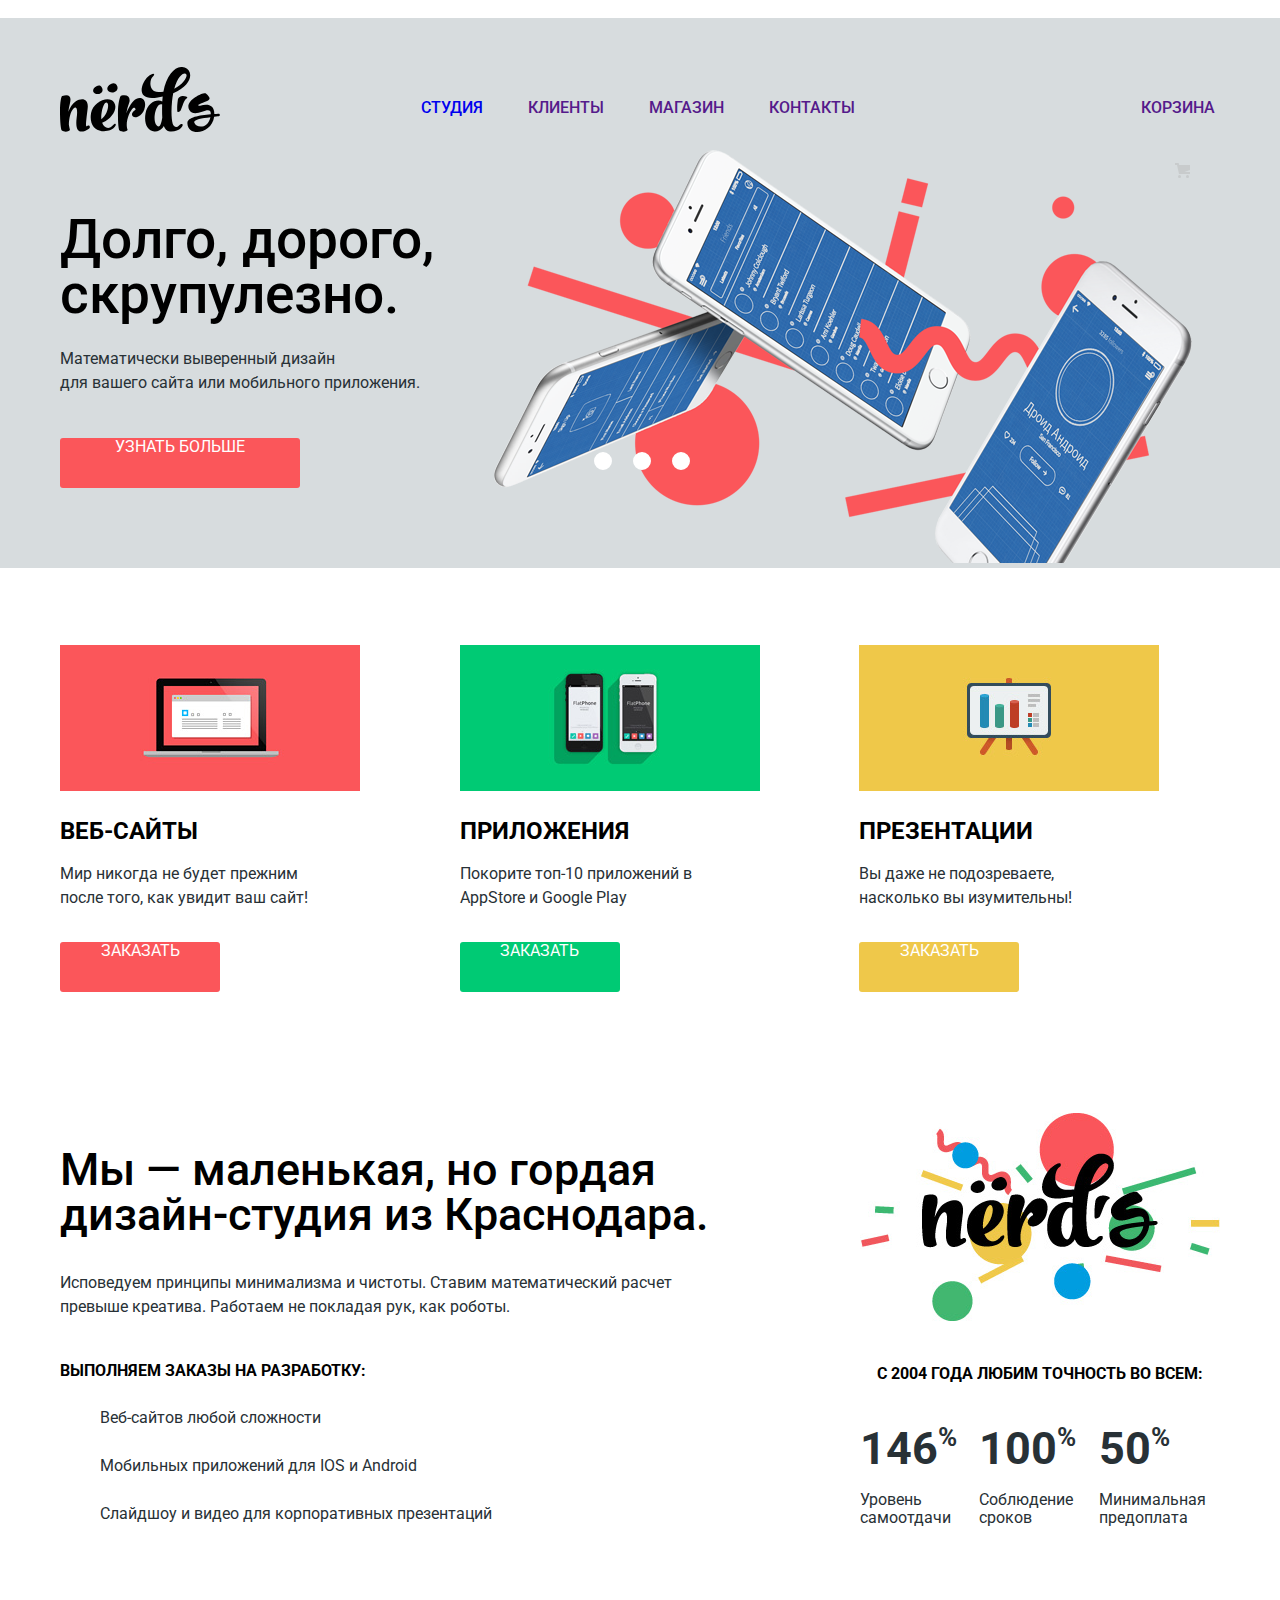
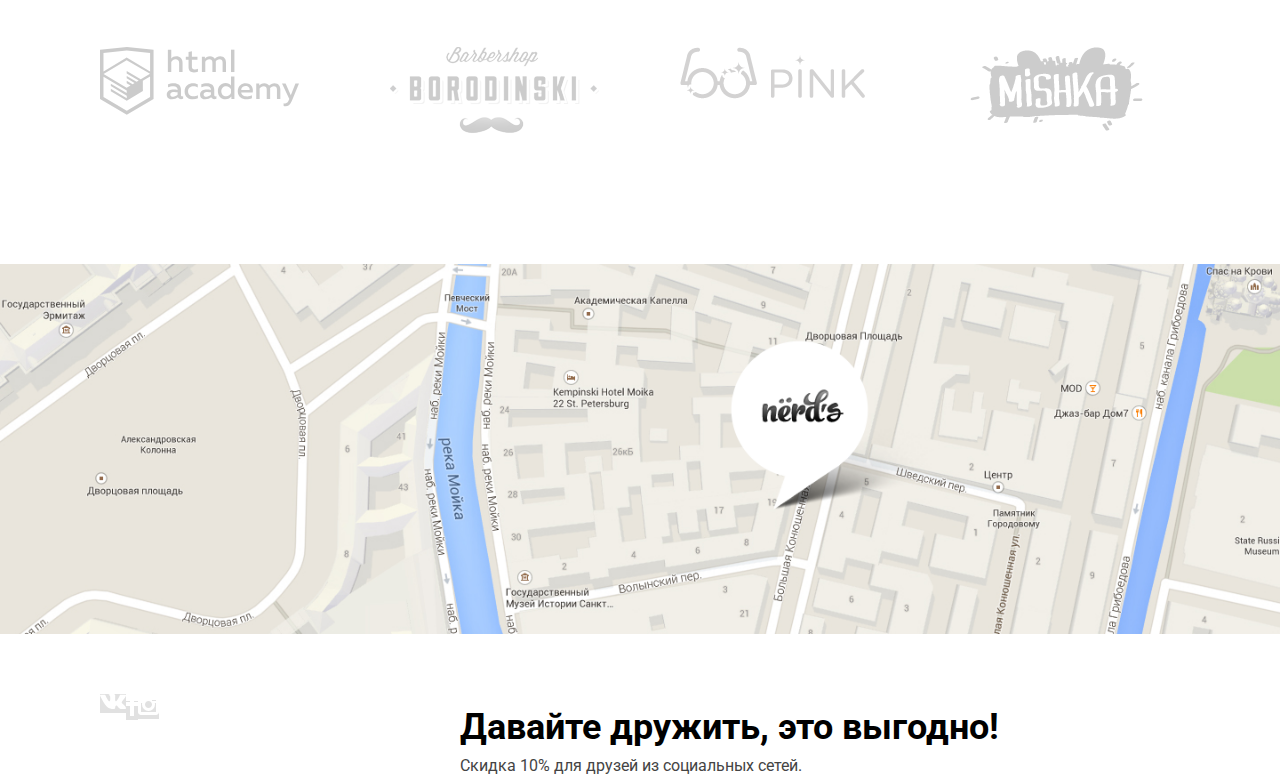
==== commit a3aa2bab: "06.07.20" ====
--- a/index.html
+++ b/index.html
@@ -5,189 +5,231 @@
   <meta charset="utf-8">
   <meta name="viewport" content="width=device-width, initial-scale=1">
   <title>HTML Academy: Nerds</title>
-  <link href="https://fonts.googleapis.com/css2?family=Roboto+Condensed:ital,wght@0,300;0,700;1,300;1,700&display=swap" rel="stylesheet"> 
-  <link href="https://fonts.googleapis.com/css2?family=Roboto+Condensed:ital,wght@0,300;0,700;1,300;1,700&family=Roboto:ital,wght@0,100;0,300;0,400;0,500;0,700;0,900;1,100;1,300;1,400;1,500;1,700;1,900&display=swap" rel="stylesheet"> 
-  <link href="normalize.css/normalize.css" rel="stylesheet">
+  <link href="https://fonts.googleapis.com/css2?family=Roboto:wght@400;500;700&display=swap" rel="stylesheet">  
+  <link href="css/normalize.css" rel="stylesheet">
   <link href="css/style.css" rel="stylesheet">
 </head>
 
-<body class="page-body">
-  <header class="main-header">
-    <nav class="main-navigation">
-
-      <a class="logo">
-        <img src="img/nerds-logo.svg" width="160px" height="65px" alt="Логотип Nerds">
-      </a>
-      <ul class="site-navigation">
-        <li>
-          <a href="#" class="main-menu-items">Студия</a>
-        </li>
-        <li>
-          <a href="" class="main-menu-items margin44">Клиенты</a>
-        </li>
-        <li>
-          <a href="" class="main-menu-items margin48">Магазин</a>
-        </li>
-        <li>
-          <a href="" class="main-menu-items margin44">Контакты</a>
-        </li>
-        <li>
-          <a href="" class="main-menu-items cart">Корзина</a>
-        </li>
-      </ul>
-    </nav>
-
-  </header>
-
-  <main>
-    <div class="main-wrapper">
-      <h1 class="visually-hidden">Дизайн-студия Nerd's</h1>
-      <div class="company-slider">
-        <section class="principle-description">
-          <h2 class="visually-hidden">Принципы работы</h2>
-          <p class="principles">Долго, дорого, скрупулезно.</p>
-          <p class="tagline">Математически выверенный дизайн для вашего сайта или мобильного приложения.</p>
-          <a href="" class="about-company-btn">Узнать больше</a>
-        </section>
-        <section class="slider">
-          <img src="img/nerds-index-slide1 1.png" width="760px" height="431px" alt="">
-          <ul class="slider-list">
-            <li class="slider-item">
-              <h2 class="visually-hidden">
-                Слайд 1
-              </h2>
+<body>
+  <div class="page-body">
+
+
+    <header class="main-header">
+      <nav class="main-navigation">
+
+        <a class="logo">
+          <img src="img/nerds-logo.svg" width="160" height="65" alt="Логотип Nerds">
+        </a>
+        <ul class="site-navigation">
+          <li>
+            <a href="#" class="main-menu-items">Студия</a>
+          </li>
+          <li>
+            <a href="" class="main-menu-items">Клиенты</a>
+          </li>
+          <li>
+            <a href="" class="main-menu-items">Магазин</a>
+          </li>
+          <li>
+            <a href="" class="main-menu-items contacts">Контакты</a>
+          </li>
+          <li>
+            <a href="" class="main-menu-items cart">Корзина</a>
+          </li>
+        </ul>
+      </nav>
+
+    </header>
+
+    <main>
+      <div class="main-wrapper">
+        <div class="width-wrapper">
+
+
+          <h1 class="visually-hidden">Дизайн-студия Nerd's</h1>
+
+
+          <div class="site-wrapper site-wrapper-1">
+
+
+            <section class="slider">
+
+              <ul class="slider-list">
+                <li class="slide slide-current">
+
+                  <h2 class="visually-hidden">Принципы работы</h2>
+                  <p class="principles">Долго, дорого,<br>скрупулезно.</p>
+                  <p class="tagline slide-tagline">Математически выверенный дизайн<br>для вашего сайта или мобильного приложения.</p>
+                  <a href="" class="about-company-btn">Узнать больше</a>
+
+
+
+
+                  <h2 class="visually-hidden">
+                    Слайд 1
+                  </h2>
+
+
+                </li>
+
+
+                <li class="slide">
+
+                  <h2 class="visually-hidden">Принципы работы</h2>
+                  <p class="principles">Любим математику<br>как никто другой</p>
+                  <p class="tagline">Никакого креатива, только математические формулы<br>для расчета идеальных пропорций</p>
+                  <a href="" class="about-company-btn">Узнать больше</a>
+                  <h2 class="visually-hidden">
+                    Слайд 2
+                  </h2>
+
+                </li>
+
+
+                <li class="slide">
+
+                  <h2 class="visually-hidden">Принципы работы</h2>
+                  <p class="principles">Только ночь,<br>только хардкор</p>
+                  <p class="tagline">Работаем днем, как все? Мы против этого.<br>Ближе к полуночи работа только начинается.</p>
+                  <a href="" class="about-company-btn">Узнать больше</a>
+                  <h2 class="visually-hidden">
+                    Слайд 3
+                  </h2>
+                </li>
+
+              </ul>
+
+              <div class="slider-controls">
+                <button class="current" type="button" aria-label="Первый слайд"></button>
+                <button type="button" aria-label="Второй слайд"></button>
+                <button type="button" aria-label="Третий слайд"></button>
+              </div>
+
+              <section>
+                <!-- slider -->
+
+          </div> <!-- site-wrapper -->
+
+        </div> <!-- width-wrapper -->
+      </div> <!-- main-wrapper -->
+
+
+      <section class="products">
+        <h2 class="visually-hidden">Виды работ</h2>
+        <ul class="product-list">
+          <li class="product-item">
+            <img src="img/website-illustration.jpg" width="100%" height="146" alt="Иллюстрация сайта">
+            <h3 class="product-type">Веб-сайты</h3>
+            <p class="tagline">Мир никогда не будет прежним<br>после того, как увидит ваш сайт!</p>
+            <a href="" class="advantage-btn advantage-btn-red">Заказать<span class="visually-hidden">веб-сайт</span></a>
+          </li>
+          <li class="product-item">
+            <img src="img/illustration-application.png" width="100%" height="146" alt="Иллюстрация приложения">
+            <h3 class="product-type">Приложения</h3>
+            <p class="tagline">Покорите топ-10 приложений в<br>AppStore и Google Play</p>
+            <a href="" class="advantage-btn advantage-btn-green">Заказать<span class="visually-hidden">приложение</span></a>
+          </li>
+          <li class="product-item">
+            <img src="img/illustration-presentation.png" width="100%" height="146" alt="Иллюстрация презентации">
+            <h3 class="product-type">Презентации</h3>
+            <p class="tagline">Вы даже не подозреваете,<br>насколько вы изумительны!</p>
+            <a href="" class="advantage-btn advantage-btn-yellow">Заказать<span class="visually-hidden">презентацию</span></a>
+          </li>
+        </ul>
+      </section>
+
+
+
+      <section class="width-wrapper">
+        <div class="index-columns">
+          <div class="small-company">
+            <h2 class="visually-hidden">О компании</h2>
+            <p class="about-company">Мы — маленькая, но гордая дизайн-студия из Краснодара.</p>
+            <p class="values">Исповедуем принципы минимализма и чистоты. Ставим математический расчет превыше креатива. Работаем не покладая рук, как роботы.</p>
+            <p class="services">Выполняем заказы на разработку:</p>
+            <ul class="tagline-list">
+              <li class="tagline tag-items">
+                Веб-сайтов любой сложности
+              </li>
+              <li class="tagline tag-items">
+                Мобильных приложений для IOS и Android
+              </li>
+              <li class="tagline tag-items">
+                Слайдшоу и видео для корпоративных презентаций
+              </li>
+            </ul>
+          </div>
+
+          <div class="company-data">
+            <img src="img/logo-color-pic.png" width="100%" height="208" alt="Логотип Nerds" class="img-item">
+            <p class="approach">С 2004 года любим точность во всем:</p>
+            <ul class="feature-items">
+              <li class="approach-items"><span class="figure">146<span class="percent">%</span></span>Уровень самоотдачи</li>
+              <li class="approach-items"><span class="figure">100<span class="percent">%</span></span>Соблюдение сроков</li>
+              <li class="approach-items"><span class="figure">50<span class="percent">%</span></span>Минимальная предоплата</li>
+            </ul>
+          </div>
+        </div>
+      </section> <!-- width-wrapper -->
+
+      <section class="width-wrapper">
+        <ul class="logo-list">
+
+          <li class="logo-item">
+            <a href=""><img src="img/academy-logo.svg" width="199" height="68" alt="Логотип HTML Academy"></a>
+          </li>
+          <li class="logo-item">
+            <a href=""><img src="img/barbershoplogo.svg" width="209" height="90" alt="Логотип Barbershop"></a>
+          </li>
+          <li class="logo-item">
+            <a href=""><img src="img/logo-pink.svg" width="185" height="52" alt="Логотип Pink"></a>
+          </li>
+          <li class="logo-item">
+            <a href=""><img src="img/logo-mishka.svg" width="173" height="84" alt="Логотип Mishka"></a>
+          </li>
+        </ul>
+      </section> <!-- width-wrapper -->
+
+      <section class="map">
+        <h2 class="visually-hidden">Как до нас добраться (карта)</h2>
+        <img src="img/group-map.png" width="1440" height="416" alt="191186, Санкт-Петербург, ул. Б. Конюшенная ул., дом 19/8">
+        <button type="button" class="visually-hidden">Закрыть</button>
+      </section>
+
+    </main>
+
+
+    <footer>
+      <div class="container-footer">
+        <div>
+          <ul class="social-nets">
+            <li>
+              <a href="" class="social-button">
+                <img src="img/vk-icon.svg" width="26" height="15" alt="VK">
+              </a>
             </li>
-            <li class="slider-item">
-              <h2 class="visually-hidden">
-                Слайд 2
-              </h2>
+            <li>
+              <a href="" class="social-button">
+                <img src="img/fb-icon.svg" width="12" height="22" alt="FB">
+              </a>
             </li>
-            <li class="slider-item">
-              <h2 class="visually-hidden">
-                Слайд 3
-              </h2>
-            </li>
-          </ul>
-          <div class="slider-controls">
-            <button type="button">Первый слайд</button>
-            <button type="button">Второй слайд</button>
-            <button type="button">Третий слайд</button>
-          </div>
-        </section>
-      </div>
-    </div>
-
-
-    <section class="products">
-      <h2 class="visually-hidden">Виды работ</h2>
-      <ul class="product-list">
-        <li class="product-item">
-          <img src="img/website-illustration.jpg" width="300" height="146">
-          <h3 class="product-type">Веб-сайты</h3>
-          <p class="tagline">Мир никогда не будет прежним после того, как увидит ваш сайт!</p>
-          <a href="" class="order-site-btn">Заказать<span class="visually-hidden">веб-сайт</span></a>
-        </li>
-        <li class="product-item">
-          <img src="img/illustration-application.png" width="300" height="146">
-          <h3 class="product-type">Приложения</h3>
-          <p class="tagline">Покорите топ-10 приложений в AppStore и Google Play</p>
-          <a href="" class="order-application-btn">Заказать<span class="visually-hidden">приложение</span></a>
-        </li>
-        <li class="product-item">
-          <img src="img/illustration-presentation.png" width="300" height="146">
-          <h3 class="product-type">Презентации</h3>
-          <p class="tagline">Вы даже не подозреваете, насколько вы изумительны!</p>
-          <a href="" class="order-presentation-btn">Заказать<span class="visually-hidden">презентацию</span></a>
-        </li>
-      </ul>
-    </section>
-
-
-
-    <section>
-      <div class="index-columns">
-        <div class="small-company">
-          <h2 class="visually-hidden">О компании</h2>
-          <p class="about-company">Мы маленькая, но гордая дизайн-студия из Краснодара.</p>
-          <p class="values">Исповедуем принципы минимализма и чистоты. Ставим математический расчет превыше креатива. Работаем не покладая рук, как роботы.</p>
-          <p class="services">Выполняем заказы на разработку:</p>
-          <ul class="tagline-list">
-            <li class="tagline">
-              Веб-сайтов любой сложности
-            </li>
-            <li class="tagline">
-              Мобильных приложений для IOS и Android
-            </li>
-            <li class="tagline">
-              Слайдшоу и видео для корпоративных презентаций
+            <li>
+              <a href="" class="social-button">
+                <img src="img/insta-icon.svg" width="21" height="21" alt="INST">
+              </a>
             </li>
           </ul>
         </div>
 
-        <div class="company-data">
-          <img src="img/logo-color-pic.png" width="360" height="208" alt="Логотип Nerds">
-          <p class="approach">С 2004 года любим точность во всем:</p>
-          <ul class="feature-items">
-            <li class="approach-items"><span class="figure">146<span class="percent">%</span></span>Уровень самоотдачи</li>
-            <li class="approach-items"><span class="figure">100<span class="percent">%</span></span>Соблюдение сроков</li>
-            <li class="approach-items"><span class="figure">50<span class="percent">%</span></span>Минимальная предоплата</li>
-          </ul>
+        <div class="promo-taglines">
+          <p class="footer-tagline">Давайте дружить, это выгодно!</p>
+          <p class="footer-promo">Скидка 10% для друзей из социальных сетей.</p>
         </div>
-      </div>
-    </section>
-
-    <section>
-      <ul class="logo-list">
-        <li class="academy-logo">
-          <img src="img/academy-logo.svg" width="199" height="68" alt="Логотип HTML Academy">
-        </li>
-        <li class="barbershop-logo">
-          <img src="img/barbershoplogo.svg" width="209" height="90" alt="Логотип Barbershop">
-        </li>
-        <li class="pink-logo">
-          <img src="img/logo-pink.svg" width="185" height="52" alt="Логотип Pink">
-        </li>
-        <li class="mishka-logo">
-          <img src="img/logo-mishka.svg" width="173" height="84" alt="Логотип Mishka">
-        </li>
-      </ul>
-    </section>
-    <section>
-      <h2 class="visually-hidden">Как до нас добраться (карта)</h2>
-      <img src="img/map.svg" width="1440" height="416" alt="191186, Санкт-Петербург, ул. Б. Конюшенная ул., дом 19/8">
-      <button type="button" class="visually-hidden">Закрыть</button>
-    </section>
-  </main>
-  <footer>
-    <div class="container-footer">
-      <div>
-        <ul class="social-nets">
-          <li>
-            <a href="" class="social-button">
-              <img src="img/vk-icon.svg" width="26px" height="15px" alt="VK">
-            </a>
-          </li>
-          <li>
-            <a href="" class="social-button">
-              <img src="img/fb-icon.svg" width="12px" height="22px" alt="FB">
-            </a>
-          </li>
-          <li>
-            <a href="" class="social-button">
-              <img src="img/insta-icon.svg" width="21px" height="21px" alt="INST">
-            </a>
-          </li>
-        </ul>
-      </div>
-
-      <div class="promo-taglines">
-        <p class="footer-tagline">Давайте дружить, это выгодно!</p>
-        <p class="footer-promo">Скидка 10% для друзей из социальных сетей.</p>
-      </div>
-    </div>
-  </footer>
-
-  <!-- <div>
+
+      </div> <!-- container-footer   -->
+    </footer>
+
+    <!-- <div>
     <button type="button" class="close-btn">x</button>
     <form action="https://echo.htmlacademy.ru" method="post">
       <p class="appointment-item">
@@ -205,6 +247,8 @@
       <button type="submit">Отправить</button>
     </form>
   </div> -->
+
+  </div> <!-- class="page-body" -->
 </body>
 
 </html>--- a/css/style.css
+++ b/css/style.css
@@ -43,37 +43,37 @@
   height: auto;
 }
 
-footer {
-  height: 217px;
-  width: 1440px;
-}
+
 
 .page-body {
   min-height: 100%;
   display: grid;
   grid-template-rows: min-content 1fr min-content;
   align-content: start;
-  outline: 2px solid green;
-  ;
+  /* outline: 2px solid green; */
+
 }
 
 .main-header {
   background-color: var(--basic-grey);
-  height: 114px;
 }
 
 .main-navigation {
-  display: flex;
-  outline: 2px solid black;
-  margin-left: 140px;
-  margin-top: 50px;
+  display: grid;
+  grid-template-columns: 160px 1fr;
+  column-gap: 201px;
+  /* outline: 2px solid black; */
+  margin-left: auto;
+  margin-right: auto;
+  margin-top: 49px;
+  margin-bottom: 0px;
   max-width: 1160px;
 }
 
 .logo {
   width: 160px;
   height: 65px;
-  align-self: flex-start;
+  /* outline: 2px solid black; */
 }
 
 .logo:active {
@@ -83,29 +83,28 @@
 .site-navigation {
   list-style: none;
   display: flex;
-  width: 798px;
-  margin-left: 202px;
-  margin-bottom: 9px;
-  outline: 2px solid black;
-  padding: 0px;
+  /* outline: 2px solid black; */
+  padding: 0px;
+  margin: 0px;
 }
 
 .inner-main-header {
   background-color: var(--basic-grey);
-  width: 1440px;
-  height: 355px;
+  margin: 0px;
+  padding: 0px;
 }
 
 .main-menu-items {
+font-size: 16px;
   line-height: 30px;
   text-transform: uppercase;
   font-weight: 500;
   display: block;
-  padding-top: 8px;
-  padding-bottom: 8px;
+
 }
 
 .main-menu-items:hover {
+font-size: 16px;
   line-height: 30px;
   text-transform: uppercase;
   font-weight: 500;
@@ -113,6 +112,7 @@
 }
 
 .main-menu-items:active {
+font-size: 16px;
   line-height: 30px;
   text-transform: uppercase;
   font-weight: 500;
@@ -120,6 +120,7 @@
 }
 
 .main-menu-current: {
+font-size: 16px;
   line-height: 30px;
   text-transform: uppercase;
   font-weight: 500;
@@ -129,12 +130,14 @@
 .about-company-btn {
   text-align: center;
   display: inline-block;
+  padding: auto;
   width: 240px;
   height: 50px;
   text-transform: uppercase;
   color: var(--white);
   background: var(--basic-red);
   border-radius: 3px;
+  margin-bottom: 80px;
 }
 
 .about-company-btn:hover {
@@ -147,97 +150,91 @@
 
 .main-wrapper {
   background-color: var(--basic-grey);
-}
-
-.principle-description {
-  outline: 1px solid red;
-}
-
-.company-slider {
-  background: var(--basic-grey);
-  display: flex;
-  justify-content: space-between;
-  outline: 2px solid green;
-  margin-left: 140px;
+  /* outline: 2px dotted red; */
+  margin-top: 0px;
+
+}
+
+.width-wrapper {
+  margin-left: auto;
+  margin-right: auto;
   max-width: 1160px;
 }
+
+
 
 .products {
   max-width: 1160px;
-  margin-left: 140px;
-  margin-top: 80px;
+  margin-left: auto;
+  margin-right: auto;
+  margin-top: 0px;
+  padding-top: 77px;
 }
 
 .product-list {
   display: grid;
   grid-template-columns: 1fr 1fr 1fr;
   list-style: none;
-  column-gap: 100px;
-  outline: 1px solid red;
-  padding: 0px;
+  column-gap: 39px;
+  /* outline: 1px solid red; */
+  padding: 0px;
+  margin: 0px;
 }
 
 .product-item {
   display: flex;
   flex-direction: column;
-  outline: 1px solid blue;
+  /* outline: 1px solid blue; */
   max-width: 300px;
-}
-
-.order-site-btn {
+  margin: 0px;
+  padding: 0px;
+}
+
+.advantage-btn {
   display: inline-block;
   width: 160px;
   height: 50px;
   text-align: center;
   text-transform: uppercase;
+  border-radius: 3px;
   color: var(--white);
+  margin-top: 32px;
+
+}
+
+.advantage-btn-red {
   background: var(--basic-red);
-  border-radius: 3px;
-}
-
-.order-site-btn:hover {
+}
+
+.advantage-btn-red:hover {
   background: var(--red);
 }
 
-.order-site-btn:active {
+.advantage-btn-red:active {
   background: var(--dark-red);
 }
 
-.order-application-btn {
-  display: inline-block;
-  width: 160px;
-  height: 50px;
-  text-align: center;
-  text-transform: uppercase;
-  color: var(--white);
+.advantage-btn-green {
   background: var(--basic-green);
-  border-radius: 3px;
-}
-
-.order-application-btn:hover {
+}
+
+.advantage-btn-green:hover {
   background: var(--green);
 }
 
-.order-application-btn:active {
+.advantage-btn-green:active {
   background: var(--dark-green);
 }
 
-.order-presentation-btn {
-  display: inline-block;
-  width: 160px;
-  height: 50px;
-  text-align: center;
-  text-transform: uppercase;
-  color: var(--white);
+.advantage-btn-yellow {
   background: var(--basic-yellow);
-  border-radius: 3px;
-}
-
-.order-presentation-btn:hover {
+}
+
+.advantage-btn-yellow:hover {
   background: var(--yellow);
 }
 
-.order-presentation-btn:active {
+.advantage-btn-yellow:active {
   background: var(--dark-yellow);
 }
 
@@ -334,9 +331,12 @@
   list-style: none;
   display: flex;
   width: 443px;
-  outline: 2px solid black;
-  padding: 0px;
-  margin-bottom: 60px;
+  /* outline: 2px solid black; */
+  padding-top: 55px;
+  padding-bottom: 60px;
+  padding-left: 0px;
+  padding-right: 0px;
+  margin: 0px;
 }
 
 .pagination-item-current {
@@ -397,11 +397,10 @@
 .sort-by {
   list-style: none;
   display: flex;
-  height: 30px;
-  align-items: center;
-  outline: 2px solid red;
-  padding: 0px;
-  margin-bottom: 88px;
+
+
+  padding: 0px;
+margin-top: 0;
   width: 760px;
 }
 
@@ -422,8 +421,8 @@
   display: inline-block;
   text-transform: uppercase;
   width: 134px;
-  height: 30px;
-  vertical-align: center;
+  margin: 0px;
+  padding: 0px;
 }
 
 .sort-by-item {
@@ -447,30 +446,50 @@
 }
 
 .principles {
+padding-top: 80px;
+margin-top: 0;
+margin-bottom: 0;
   font-weight: 500;
   font-size: 55px;
   line-height: 55px;
+  /* outline: 2px solid black; */
 }
 
 .tagline {
   color: var(--antracit);
   font-size: 16px;
-  line-height: 40px;
-}
-
+  line-height: 24px;
+  /* outline: 2px solid red; */
+  margin: 0px;
+  padding: 0px;
+}
+
+.slide-tagline {
+padding-top: 25px;
+padding-bottom: 43px;
+
+}
 .product-type {
   font-weight: bold;
   font-size: 24px;
   line-height: 30px;
   text-transform: uppercase;
+  margin-top: 25px;
+  margin-bottom: 16px;
+  margin-left: 0;
+  margin-right: 0;
 }
 
 .about-company {
   font-weight: 500;
   font-size: 45px;
   line-height: 45px;
-  margin-top: 34px;
-  margin-bottom: 32px;
+  margin-top: 155px;
+  margin-bottom: 34px;
+}
+
+.img-item {
+  margin-top: 121px;
 }
 
 .services {
@@ -488,14 +507,13 @@
   line-height: 24px;
   text-transform: uppercase;
   text-align: center;
-  margin-top: 37px;
-  margin-bottom: 31px;
 }
 
 .figure {
   font-weight: bold;
   font-size: 45px;
   line-height: 64px;
+  margin-bottom: 10px;
 }
 
 .percent {
@@ -508,22 +526,26 @@
   font-weight: bold;
   font-size: 36px;
   line-height: 36px;
-  margin-top: 75px;
-  margin-bottom: 8px;
+  margin-top: 71px;
+  margin-bottom: 10px;
 }
 
 .footer-promo {
   color: var(--dark-blue);
   font-size: 16px;
   line-height: 22px;
+  margin: 0px;
+  padding: 0px;
 }
 
 .header-item {
   font-weight: 500;
   font-size: 55px;
   line-height: 55px;
-  text-align: center;
+margin-left: 208px;
+margin-top: 80px;
   margin-bottom: 108px;
+  max-width: 1160px;
 }
 
 .filter-name {
@@ -533,16 +555,9 @@
   text-transform: uppercase;
 }
 
-.margin44 {
-  margin-left: 44px;
-}
-
-.margin48 {
-  margin-left: 48px;
-}
+
 
 .cart {
-  margin-left: 208px;
   position: relative;
 }
 
@@ -564,15 +579,11 @@
   list-style: none;
   column-gap: 149px;
   grid-template-columns: 651px 360px;
-  outline: 2px solid black;
-  margin-left: 140px;
-  margin-top: 121px;
-  width: 1160px;
-  height: 486px;
+  /* outline: 2px solid black; */
 }
 
 .company-data {
-  outline: 2px solid black;
+  /* outline: 2px solid black; */
 }
 
 .approach {
@@ -586,11 +597,12 @@
 }
 
 .feature-items {
-  display: flex;
-  justify-content: space-between;
-  list-style: none;
-  outline: 2px solid orange;
-  padding: 0px;
+  display: grid;
+grid-template-columns: 119px 120px 1fr;
+  list-style: none;
+  /* outline: 2px solid orange; */
+  padding: 0px;
+  margin: 0px;
 }
 
 .approach-items {
@@ -600,7 +612,9 @@
   color: var(--antracit);
   font-size: 16px;
   line-height: 18px;
-  outline: 2px solid brown;
+  /* outline: 2px solid brown; */
+  padding: 0px;
+  margin: 0px;
 }
 
 .percent {
@@ -611,83 +625,93 @@
   list-style: none;
 }
 
+
+.tag-items {
+  margin-bottom: 24px;
+}
+.tagline-list:last-child {
+  margin-bottom: 121px;
+}
+
 .logo-list {
   list-style: none;
+  display: flex;
+justify-content: space-around;
+  padding: 0px;
+  margin: 0px;
+}
+
+.logo-item {
+  width: 210px;
+  height: 100px;
+}
+
+.container-footer {
   display: grid;
-  grid-template-columns: 279px 298px 298px 279px;
-  margin-left: 140px;
-  margin-bottom: 80px;
+  grid-template-columns: 261px 1fr;
+  column-gap: 139px;
+  /* outline: 2px solid black; */
+  margin-left: auto;
+  margin-right: auto;
   max-width: 1160px;
-  height: 180px;
-  outline: 2px solid red;
-  padding: 0px;
-}
-
-.academy-logo {
-  margin-top: 63px;
-  margin-left: 32px;
-}
-
-.barbershop-logo {
-  margin-top: 46px;
-  margin-left: 95px;
-}
-
-.pink-logo {
-  margin-top: 65px;
-  margin-left: 104px;
-}
-
-.mishka-logo {
-  margin-top: 52px;
-  margin-left: 120px;
-}
-
-.container-footer {
-  display: flex;
-  outline: 2px solid black;
-  margin-left: 140px;
   align-items: center;
 }
 
 .social-nets {
   display: flex;
   list-style: none;
-  outline: 2px solid orange;
+  /* outline: 2px solid orange; */
   justify-content: flex-start;
 }
 
 .promo-taglines {
-  outline: 2px solid orange;
-  margin-left: 139px;
+  /* outline: 2px solid orange; */
 }
 
 .slider-list {
   list-style: none;
-}
+  margin: 0;
+  padding: 0;
+}
+
+.slider {
+  position: relative;
+  /* padding-top:
+  text-align
+  color */
+}
+
+.slide {
+  display: none;
+}
+
+.slide-current {
+  display: block;
+}
+
 
 .page-catalog {
   display: grid;
   grid-template-columns: 260px 1fr;
   column-gap: 140px;
-  outline: 2px solid red;
-  margin-left: 140px;
-  margin-top: 55px;
-  width: 1160px;
+  margin-left: auto;
+  margin-right: auto;
+  padding-top: 57px;
+  max-width: 1160px;
 }
 
 .filter {
-  outline: 2px solid green;
+  /* outline: 2px solid green; */
 }
 
 .filter-container {
-  outline: 3px solid tomato;
+  /* outline: 3px solid tomato; */
   display: flex;
   flex-direction: column;
 }
 
 .catalog-results {
-  outline: 2px solid black;
+  /* outline: 2px solid black; */
   display: flex;
   flex-direction: column;
   padding: 0px;
@@ -698,11 +722,13 @@
   display: grid;
   grid-template-columns: 362px 362px;
   column-gap: 36px;
-  row-gap: 70px;
-  outline: 2px solid blue;
-  padding: 0px;
+  row-gap: 68px;
+  padding-top: 69px;
+  padding-left: 0px;
+  padding-right: 0px;
+  padding-bottom: 0px;
+  margin: 0px;
   width: 760px;
-  margin-bottom: 55px;
 }
 
 .catalog-item {
@@ -784,6 +810,7 @@
   text-transform: uppercase;
   font-family: "Roboto", "Arial", sans-serif;
   font-size: 16px;
+  line-height: 22px;
 }
 
 .price-controls input {
@@ -797,11 +824,13 @@
   background: #f1f1f1;
   font-family: inherit;
   font-size: inherit;
+  line-height: 22px;
 }
 
 .filter-list {
   list-style: none;
   /* outline: 1px solid red; */
+font-size: 16px;
   line-height: 19px;
 }
 
@@ -810,7 +839,6 @@
   flex-direction: column;
   justify-content: space-between;
   width: 149px;
-  height: 99px;
 }
 
 .filter-list-checkbox {
@@ -818,7 +846,6 @@
   flex-direction: column;
   justify-content: space-between;
   width: 172px;
-  height: 179px;
 }
 
 .filter-option label {
@@ -870,10 +897,70 @@
 }
 
 .range-form {
-  outline: 2px dashed red;
+  /* outline: 2px dashed red; */
   margin-bottom: 54px;
 }
 
 .grid-features {
-  outline: 2px dashed black;
-}
+  /* outline: 2px dashed black; */
+}
+
+.site-navigation li {
+  padding-top: 26px;
+}
+.site-navigation li:not(:nth-of-type(5)) {
+  margin-right: 45px;
+}
+.site-navigation li:nth-of-type(4) {
+  margin-right: 286px;
+}
+
+.slider-controls {
+  position: absolute;
+  bottom: 98px;
+  right: 530px;
+  z-index: 20;
+  display: flex;
+  width: 96px;
+  justify-content: space-between;
+  /* outline: 2px dashed red; */
+}
+
+.slider-controls button {
+  padding: 0;
+  width: 18px;
+  height: 18px;
+  background-color: var(--white);
+  border: 2px solid #ffffff;  /* поменять */
+  border-radius: 50%;
+  cursor: pointer;
+}
+
+.slider-controls .current {
+  background-color: #ffffff; /* поменять */
+}
+
+
+.site-wrapper {
+  min-width: 1160px;
+  background-repeat: no-repeat;
+  background-position: top right;
+}
+.site-wrapper-1 {
+  background-color: var(--basic-grey);
+  background-image: url("../img/nerds-index-slide1.png");
+}
+
+.site-wrapper-2 {
+  background-color: var(--basic-grey);
+  background-image: url("../img/nerds-index-slide2.png");
+}
+
+.site-wrapper-3 {
+  background-color: var(--basic-grey);
+  background-image: url("../img/slide3.png");
+}
+
+.map {
+  margin-top: 117px;
+}
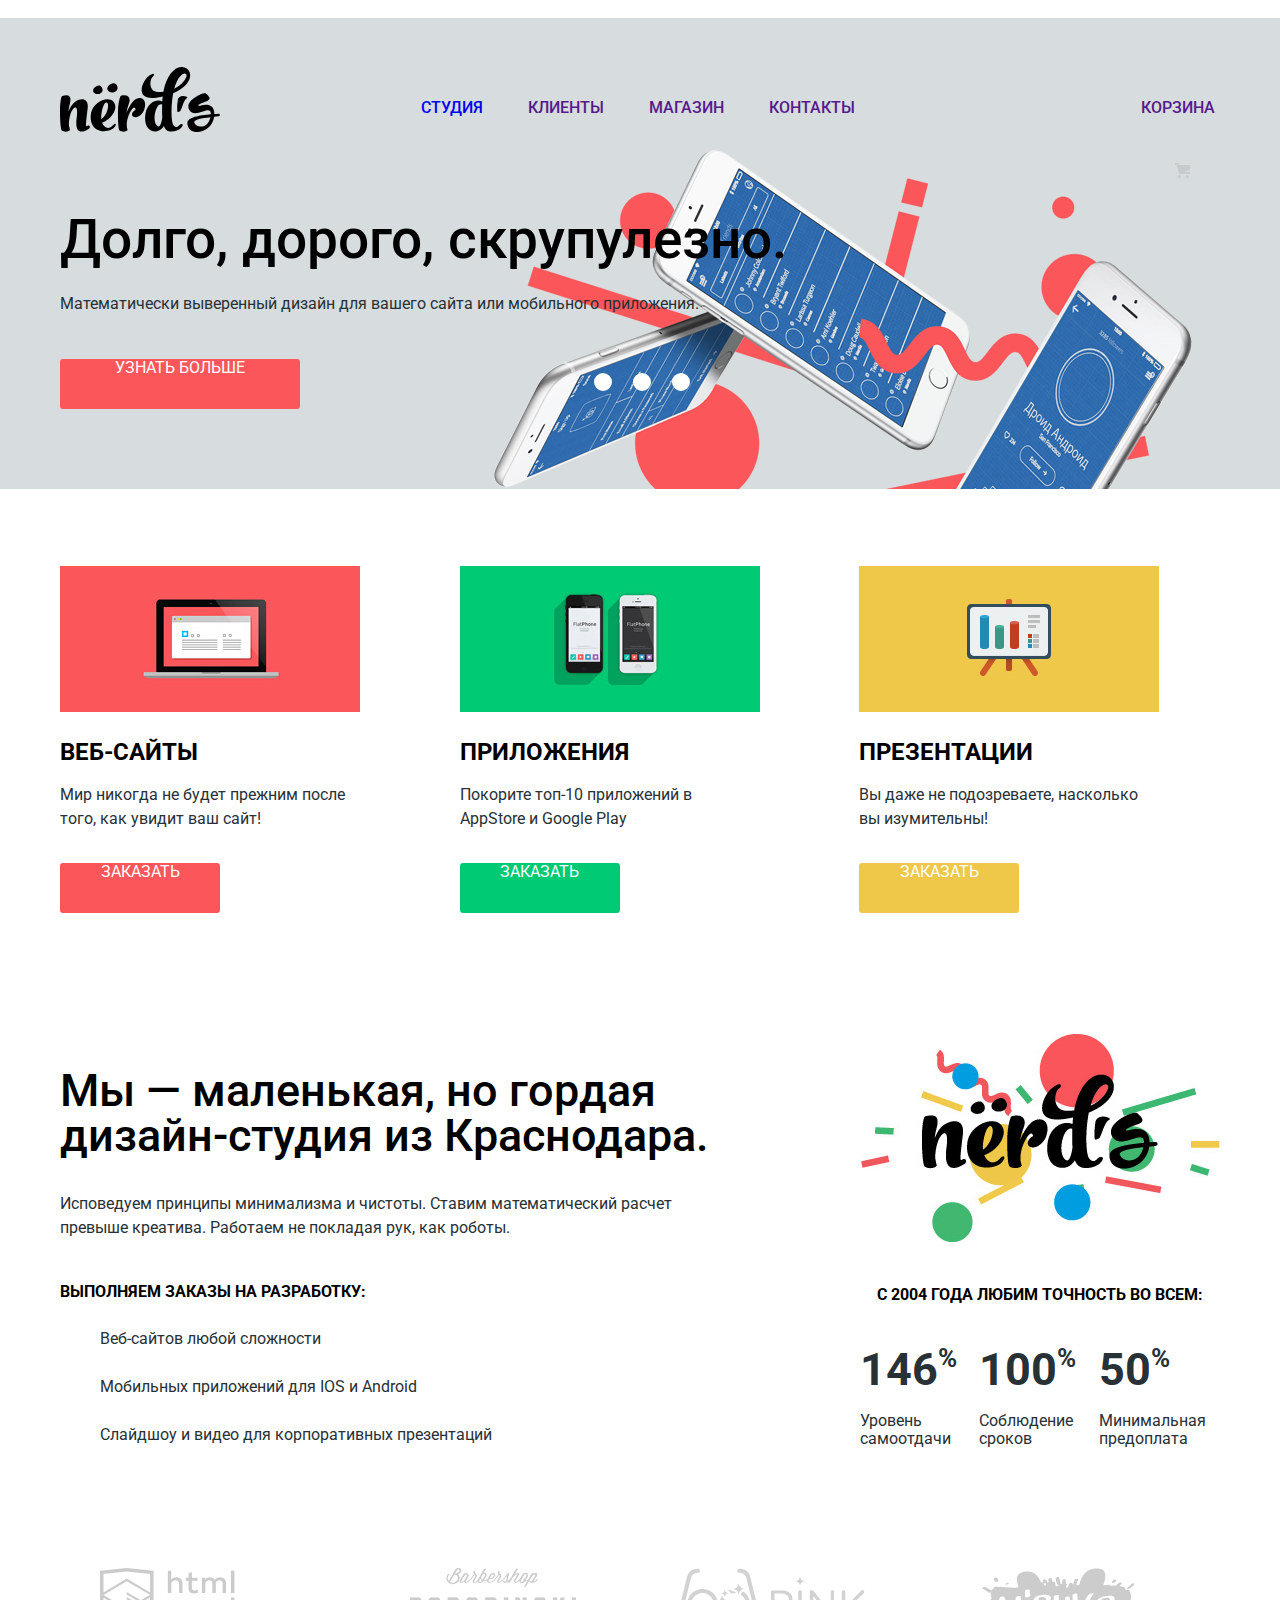
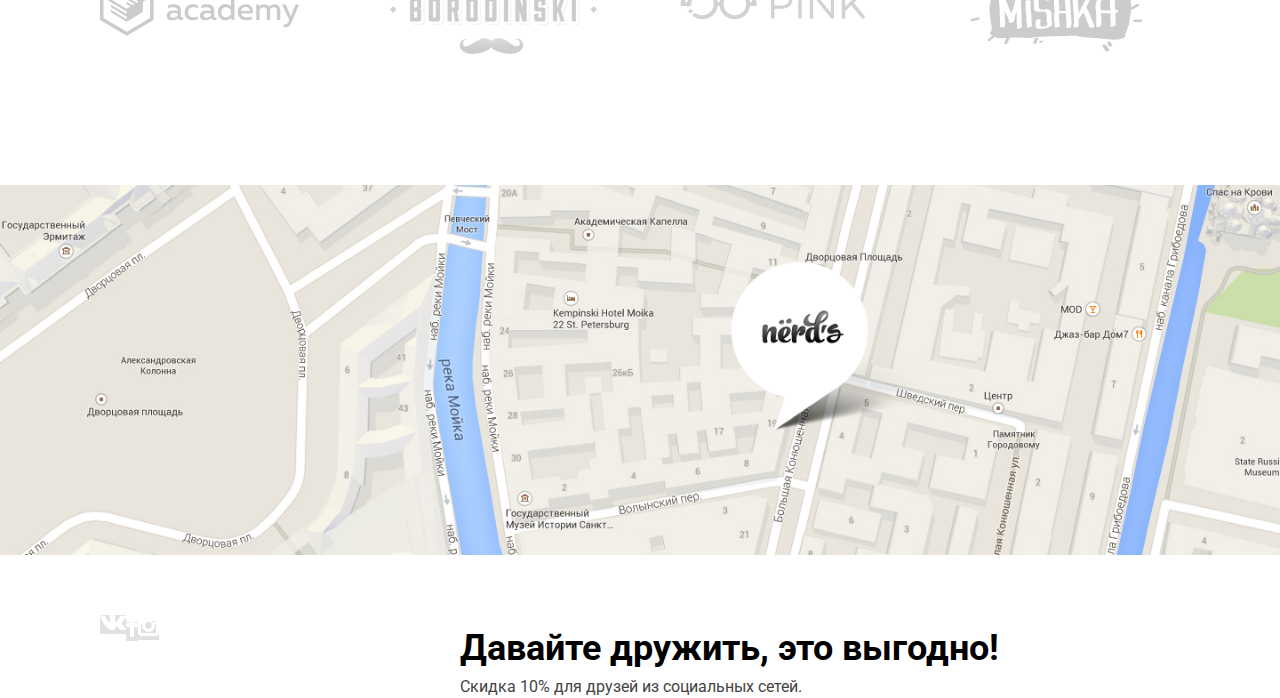
==== commit ffec349b: "08.07.20" ====
--- a/index.html
+++ b/index.html
@@ -58,30 +58,20 @@
                 <li class="slide slide-current">
 
                   <h2 class="visually-hidden">Принципы работы</h2>
-                  <p class="principles">Долго, дорого,<br>скрупулезно.</p>
-                  <p class="tagline slide-tagline">Математически выверенный дизайн<br>для вашего сайта или мобильного приложения.</p>
+                  <p class="principles">Долго, дорого, скрупулезно.</p>
+                  <p class="tagline slide-tagline">Математически выверенный дизайн для вашего сайта или мобильного приложения.</p>
                   <a href="" class="about-company-btn">Узнать больше</a>
 
-
-
-
-                  <h2 class="visually-hidden">
-                    Слайд 1
-                  </h2>
-
-
                 </li>
 
 
                 <li class="slide">
 
                   <h2 class="visually-hidden">Принципы работы</h2>
-                  <p class="principles">Любим математику<br>как никто другой</p>
-                  <p class="tagline">Никакого креатива, только математические формулы<br>для расчета идеальных пропорций</p>
+                  <p class="principles">Любим математику как никто другой</p>
+                  <p class="tagline">Никакого креатива, только математические формулы для расчета идеальных пропорций</p>
                   <a href="" class="about-company-btn">Узнать больше</a>
-                  <h2 class="visually-hidden">
-                    Слайд 2
-                  </h2>
+
 
                 </li>
 
@@ -89,12 +79,10 @@
                 <li class="slide">
 
                   <h2 class="visually-hidden">Принципы работы</h2>
-                  <p class="principles">Только ночь,<br>только хардкор</p>
-                  <p class="tagline">Работаем днем, как все? Мы против этого.<br>Ближе к полуночи работа только начинается.</p>
+                  <p class="principles">Только ночь, только хардкор</p>
+                  <p class="tagline">Работаем днем, как все? Мы против этого. Ближе к полуночи работа только начинается.</p>
                   <a href="" class="about-company-btn">Узнать больше</a>
-                  <h2 class="visually-hidden">
-                    Слайд 3
-                  </h2>
+
                 </li>
 
               </ul>
@@ -118,21 +106,21 @@
         <h2 class="visually-hidden">Виды работ</h2>
         <ul class="product-list">
           <li class="product-item">
-            <img src="img/website-illustration.jpg" width="100%" height="146" alt="Иллюстрация сайта">
+            <img src="img/website-illustration.jpg" height="146" alt="Иллюстрация сайта" class="illustration-width">
             <h3 class="product-type">Веб-сайты</h3>
-            <p class="tagline">Мир никогда не будет прежним<br>после того, как увидит ваш сайт!</p>
+            <p class="tagline">Мир никогда не будет прежним после того, как увидит ваш сайт!</p>
             <a href="" class="advantage-btn advantage-btn-red">Заказать<span class="visually-hidden">веб-сайт</span></a>
           </li>
           <li class="product-item">
-            <img src="img/illustration-application.png" width="100%" height="146" alt="Иллюстрация приложения">
+            <img src="img/illustration-application.png" height="146" alt="Иллюстрация приложения" class="illustration-width">
             <h3 class="product-type">Приложения</h3>
-            <p class="tagline">Покорите топ-10 приложений в<br>AppStore и Google Play</p>
+            <p class="tagline">Покорите топ-10 приложений в AppStore и Google Play</p>
             <a href="" class="advantage-btn advantage-btn-green">Заказать<span class="visually-hidden">приложение</span></a>
           </li>
           <li class="product-item">
-            <img src="img/illustration-presentation.png" width="100%" height="146" alt="Иллюстрация презентации">
+            <img src="img/illustration-presentation.png" height="146" alt="Иллюстрация презентации" class="illustration-width">
             <h3 class="product-type">Презентации</h3>
-            <p class="tagline">Вы даже не подозреваете,<br>насколько вы изумительны!</p>
+            <p class="tagline">Вы даже не подозреваете, насколько вы изумительны!</p>
             <a href="" class="advantage-btn advantage-btn-yellow">Заказать<span class="visually-hidden">презентацию</span></a>
           </li>
         </ul>
--- a/css/style.css
+++ b/css/style.css
@@ -704,11 +704,7 @@
   /* outline: 2px solid green; */
 }
 
-.filter-container {
-  /* outline: 3px solid tomato; */
-  display: flex;
-  flex-direction: column;
-}
+
 
 .catalog-results {
   /* outline: 2px solid black; */
@@ -896,14 +892,8 @@
   line-height: 24px;
 }
 
-.range-form {
-  /* outline: 2px dashed red; */
-  margin-bottom: 54px;
-}
-
-.grid-features {
-  /* outline: 2px dashed black; */
-}
+
+
 
 .site-navigation li {
   padding-top: 26px;
@@ -964,3 +954,6 @@
 .map {
   margin-top: 117px;
 }
+.illustration-width {
+  width: 100%;
+}
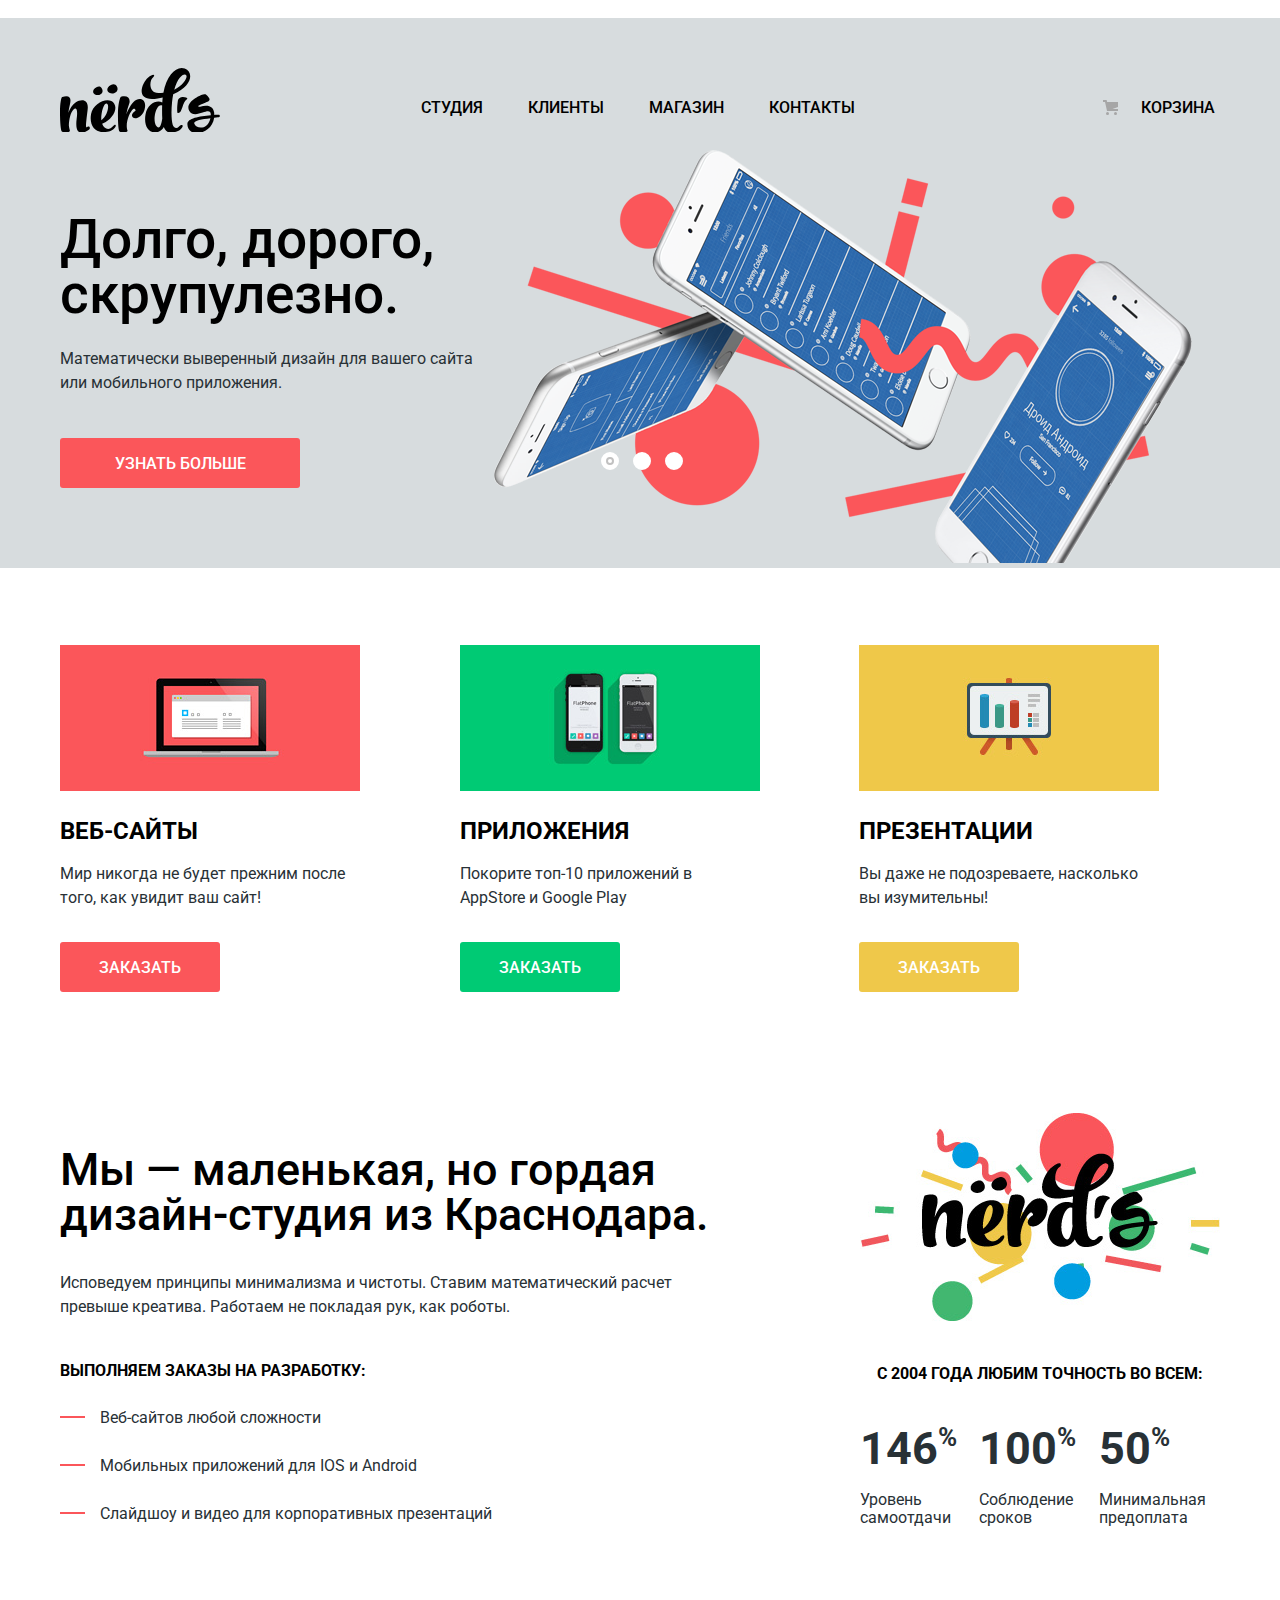
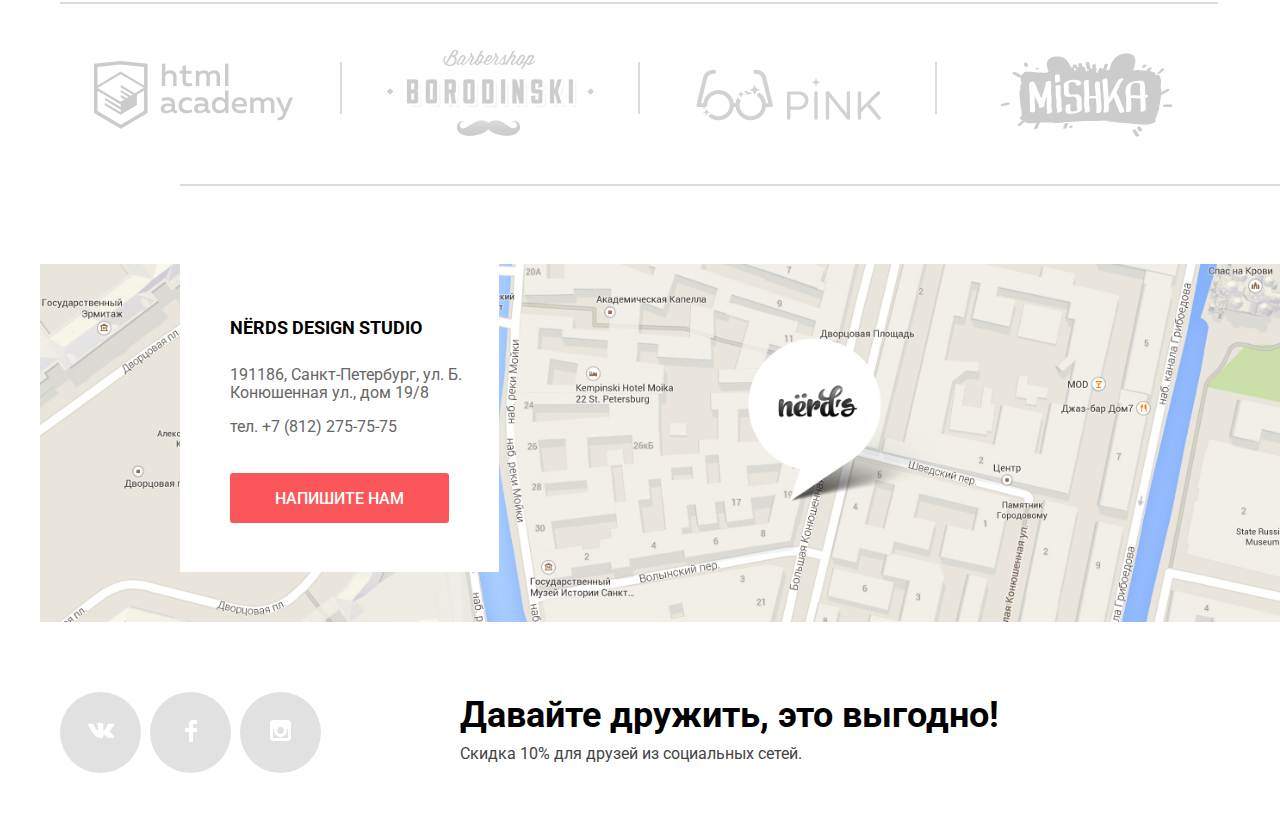
==== commit e8566510: "12.07.20" ====
--- a/index.html
+++ b/index.html
@@ -18,17 +18,32 @@
       <nav class="main-navigation">
 
         <a class="logo">
-          <img src="img/nerds-logo.svg" width="160" height="65" alt="Логотип Nerds">
+          <svg width="160" height="66" xmlns="http://www.w3.org/2000/svg">
+
+            <g>
+              <title>background</title>
+              <rect fill="none" id="canvas_background" height="402" width="582" y="-1" x="-1" />
+            </g>
+            <g>
+              <title>Layer 1</title>
+              <path id="svg_1" fill="black"
+                d="m48.031,24.783c3.651,3.974 11.616,0.375 9.031,-4.922c-1.726,-3.556 -4.312,-2.731 -6.158,-1.82c-3.696,1.779 -4.395,5.047 -2.873,6.742zm-5.926,-2.781c2.376,4.866 -4.937,8.171 -8.292,4.521c-1.398,-1.555 -0.755,-4.56 2.636,-6.193c1.697,-0.836 4.073,-1.596 5.656,1.672zm115.831,28.372c-1.221,0.1592 -2.494,0.2685 -3.715,0.3734l-0.042,0.0036l0,0.056c-2.415,17.364 -26.188,20.231 -26.779,6.599c-0.269,-6.167 11.593,-7.95 23.398,-9.088c0.209,-5.4068 -3.565,-4.1946 -8.15,-2.7221c-4.819,1.5478 -10.533,3.3831 -13.458,-1.8789c-5.019,-9.025 14.632,-17.938 16.728,-16.102c6.353,5.5616 3.482,6.5913 -1.191,8.2674l-0.188,0.0676c-9.49,3.41 -5.791,4.107 -4.511,3.726c7.569,-2.253 14.366,-1.04 14.312,8.317c0.615,-0.0511 1.217,-0.0905 1.814,-0.1296l0,0c0.653,-0.0427 1.298,-0.085 1.943,-0.1414c2.306,-0.215 2.467,2.435 -0.161,2.652zm-7.514,0.756c-9.124,1.028 -17.013,2.436 -16.153,5.355c1.716,5.573 13.577,6.818 16.153,-5.355zm-32.632,-16.9c-0.815,5.65 -0.794,11.651 -0.112,11.688c0.334,0.019 2.304,-0.346 2.939,-1.507c0.609,-1.1176 1.177,-2.6567 1.771,-4.27l0,-0.0001l0,0l0,-0.0001l0,-0.0001l0,-0.0001l0,-0.0001c1.198,-3.2498 2.507,-6.8008 4.495,-7.8165c2.842,-1.451 -8.088,-5.045 -9.093,1.906zm-88.907,28.436c-7.919,5.338 -14.219,4.159 -12.212,-10.848c1.45,-10.904 -0.948,-11.521 -3.122,-9.442c-2.845,2.697 -4.628,9.723 -4.684,16.412c0.25823,1.6071 0.59328,3.2009 1.004,4.776c0.334,1.63 -4.907,3.315 -7.974,1.011c-1.058,-0.785 -1.895,-8.71 -1.895,-19.444c0,-8.824 1.171,-14.895 2.23,-15.175c8.029,-2.191 9.312,1.348 7.583,7.981c-0.68763,2.5973 -1.15429,5.2481 -1.395,7.924c1.673,-4.664 4.071,-8.485 6.803,-10.173c7.416,-4.664 13.605,-2.473 12.434,6.801c-2.007,16.58 -2.174,18.827 -0.39,17.535c2.231,-1.574 3.68,1.238 1.618,2.642zm12.883,2.476c5.41,0.619 11.041,-1.068 13.216,-4.552c1.839,-2.923 0.334,-3.935 -1.785,-1.575c-4.46,5.116 -9.088,2.811 -11.039,-2.36l0.502,-0.168c9.422,-3.766 15.332,-13.994 11.597,-19.783c-5.131,-7.981 -21.188,-0.844 -23.196,10.341c-1.84,10.341 2.955,17.254 10.705,18.097zm-0.389,-11.97c5.855,-4.159 7.806,-13.32 6.189,-15.905c-1.728,-2.697 -5.074,1.517 -6.245,11.746c-0.111,1.461 -0.111,2.865 0.056,4.159zm35.748,-2.121c2.063,-0.675 4.369,-2.552 5.966,-5.059c0.447,-0.703 0.823,-1.335 1.339,-2.98c-0.0625,0.1991 -0.0385,0.1084 0.0209,-0.1167c0.1079,-0.409 0.333,-1.2618 0.3691,-1.6243c0,-0.056 0.056,-0.339 0.112,-0.449c1.225,-6.857 -3.011,-10.736 -8.867,-7.813c-3.289,1.629 -7.359,7.813 -9.812,14.501c0.613,-3.598 1.672,-7.026 2.843,-10.399c2.007,-5.957 -1.728,-8.992 -8.14,-7.249c-1.06,0.281 -3.011,8.093 -3.011,16.917c0,10.734 0.558,16.916 1.617,17.704c3.066,2.36 8.53,0.618 7.973,-0.956c-0.2161,-0.5979 -0.3796,-1.1986 -0.5424,-1.7967l-0.0156,-0.0573c0,-0.169 0,-0.338 -0.055,-0.506c-1.061,-6.971 3.011,-16.635 6.356,-19.221c0.892,-0.731 2.118,-0.225 2.286,1.686c-2.732,1.349 -3.624,3.71 -3.624,4.721c0,2.754 2.787,3.428 5.185,2.698z"
+                clip-rule="evenodd" fill-rule="evenodd" />
+              <path id="svg_2" fill="black"
+                d="m113.207,27.161c-0.481,2.4929 -0.853,5.0056 -1.115,7.531c-1.059,10.06 -0.612,18.996 0.613,22.986c0.726,2.137 3.457,4.946 6.078,2.023c2.843,-3.203 5.967,-1.349 2.174,2.416c-2.34,2.305 -6.689,3.878 -11.039,3.428c-3.123,-0.393 -5.018,-2.415 -6.134,-5.505c-0.444,0.898 -0.947,1.685 -1.56,2.302c-2.119,2.193 -4.6851,3.43 -7.9741,3.092c-6.637,-0.73 -10.538,-7.923 -8.699,-18.153c1.952,-10.791 11.3191,-14.725 16.7281,-11.857c0.112,-1.349 0.223,-2.699 0.335,-4.104c0.027,-0.1405 0.041,-0.281 0.055,-0.4215c0.014,-0.1405 0.027,-0.281 0.055,-0.4215c-1.645,0.3617 -3.3,0.6805 -4.9621,0.956c-23.975,3.99 -15.722,-15.569 -9.868,-20.683c6.6361,-5.733 7.36,-1.855 5.297,-0.562c-3.68,2.36 -5.297,15.905 5.241,15.905c1.7291,0 3.3461,-0.112 4.9621,-0.281c3.291,-18.322 13.271,-27.203 21.356,-24.28c8.976,3.26 8.029,17.535 -11.543,25.629zm-10.928,24.393c-0.224,-3.542 -0.224,-7.532 -0.167,-11.636c0,-0.2604 0.015,-0.5206 0.029,-0.7731c0.014,-0.2381 0.027,-0.4695 0.027,-0.6879c-3.3461,-1.518 -6.6351,3.653 -7.4731,10.792c-0.946,8.373 2.7881,12.813 4.908,10.791c1.6171,-1.631 2.4531,-6.803 2.6761,-8.486zm24.086,-43.165c-1.784,-2.642 -8.307,0.562 -12.098,14.332c9.535,-4.554 13.326,-12.422 12.098,-14.332z"
+                clip-rule="evenodd" fill-rule="evenodd" />
+            </g>
+          </svg>
         </a>
         <ul class="site-navigation">
           <li>
-            <a href="#" class="main-menu-items">Студия</a>
-          </li>
-          <li>
-            <a href="" class="main-menu-items">Клиенты</a>
-          </li>
-          <li>
-            <a href="" class="main-menu-items">Магазин</a>
+            <a href="#" class="main-menu-items studio">Студия</a>
+          </li>
+          <li>
+            <a href="" class="main-menu-items clients">Клиенты</a>
+          </li>
+          <li>
+            <a href="inner.html" class="main-menu-items shop">Магазин</a>
           </li>
           <li>
             <a href="" class="main-menu-items contacts">Контакты</a>
@@ -164,10 +179,61 @@
         <ul class="logo-list">
 
           <li class="logo-item">
-            <a href=""><img src="img/academy-logo.svg" width="199" height="68" alt="Логотип HTML Academy"></a>
+            <a href=""><svg width="199" height="68" xmlns="http://www.w3.org/2000/svg">
+
+                <g>
+                  <title>background</title>
+                  <rect fill="none" id="canvas_background" height="402" width="582" y="-1" x="-1" />
+                </g>
+                <g>
+                  <title>Layer 1</title>
+                  <g id="svg_1" opacity="0.2">
+                    <path id="svg_2" fill="black"
+                      d="m82.1427,49.4881c0.3492,0 0.6985,-0.1047 1.0128,-0.1746l0,2.4447c-0.6286,0.2445 -1.397,0.3842 -2.1653,0.3842c-1.397,0 -2.5146,-0.5588 -3.0734,-1.7812c-1.5017,1.2224 -3.3877,1.9907 -5.7975,1.9907c-2.7939,0 -5.3783,-1.5366 -5.3783,-4.7148c0,-3.9464 3.6321,-5.1339 6.8452,-5.1339c1.3271,0 2.7939,0.1746 3.9814,0.454l0,-0.5587c0,-1.9209 -1.397,-3.248 -4.0163,-3.248c-2.2701,0 -4.1561,0.5588 -5.5181,1.1874l0,-3.1432c1.2223,-0.4191 3.4226,-1.0128 5.8673,-1.0128c4.3306,0 7.0897,2.0605 7.0897,6.7055l0,5.4831c0.0349,0.8382 0.5238,1.1176 1.1525,1.1176zm-11.8744,-2.0954c0,1.5017 1.3272,2.2701 2.8639,2.2701c1.6414,0 3.213,-0.5938 4.4354,-1.8161l0,-2.5844c-0.943,-0.1747 -2.2352,-0.3842 -3.3179,-0.3842c-1.9208,0 -3.9814,0.5937 -3.9814,2.5146z" />
+                    <path id="svg_3" fill="black"
+                      d="m93.0392,36.1469c1.7113,0 3.3877,0.3841 4.7148,1.1874l0,3.1432c-1.1175,-0.8033 -2.6891,-1.2922 -4.2608,-1.2922c-2.7241,0 -5.4482,1.4319 -5.4482,5.064c0,3.4925 2.6543,5.0641 5.4133,5.0641c1.6415,0 3.248,-0.4889 4.4704,-1.1874l0,3.1781c-1.4669,0.6985 -3.1432,1.0477 -5.0641,1.0477c-4.0862,0 -8.2771,-2.4796 -8.2771,-7.9628c-0.0349,-5.7625 4.3656,-8.2421 8.4517,-8.2421z" />
+                    <path id="svg_4" fill="black"
+                      d="m115.426,49.4881c0.349,0 0.698,-0.1047 1.013,-0.1746l0,2.4447c-0.629,0.2445 -1.397,0.3842 -2.166,0.3842c-1.397,0 -2.514,-0.5588 -3.073,-1.7812c-1.502,1.2224 -3.388,1.9907 -5.798,1.9907c-2.794,0 -5.378,-1.5366 -5.378,-4.7148c0,-3.9464 3.632,-5.1339 6.845,-5.1339c1.327,0 2.794,0.1746 3.982,0.454l0,-0.5587c0,-1.9209 -1.397,-3.248 -4.017,-3.248c-2.27,0 -4.156,0.5588 -5.518,1.1874l0,-3.1432c1.223,-0.4191 3.423,-1.0128 5.868,-1.0128c4.33,0 7.089,2.0605 7.089,6.7055l0,5.4831c0.035,0.8382 0.559,1.1176 1.153,1.1176zm-11.84,-2.0954c0,1.5017 1.327,2.2701 2.864,2.2701c1.642,0 3.213,-0.5938 4.436,-1.8161l0,-2.5844c-0.943,-0.1747 -2.236,-0.3842 -3.318,-0.3842c-1.956,0 -3.982,0.5937 -3.982,2.5146z" />
+                    <path id="svg_5" fill="black"
+                      d="m134.425,29.5112l0,22.3867l-3.073,0l0,-2.4448c-1.188,1.5018 -3.004,2.8289 -5.868,2.8289c-4.645,0 -7.613,-3.667 -7.613,-8.1025c0,-4.4005 2.968,-8.1025 7.613,-8.1025c2.689,0 4.471,1.1875 5.518,2.4098l0,-8.9756l3.423,0zm-8.347,9.6392c-2.759,0 -4.75,2.0605 -4.75,5.099c0,3.0035 2.026,5.064 4.75,5.064c2.41,0 4.156,-1.5366 4.889,-3.213l0,-3.7369c-0.733,-1.6764 -2.479,-3.2131 -4.889,-3.2131z" />
+                    <path id="svg_6" fill="black"
+                      d="m145.496,36.1469c6.112,0 8.207,4.9243 7.229,9.3597l-11.525,0c0.384,2.7591 3.073,3.9116 5.867,3.9116c1.851,0 3.563,-0.454 4.855,-1.0827l0,2.9337c-1.397,0.6635 -3.353,1.0477 -5.483,1.0477c-4.715,0 -8.697,-2.6892 -8.697,-8.1025c0,-5.553 4.226,-8.0675 7.754,-8.0675zm0.174,2.8288c-2.305,0 -4.365,1.3621 -4.505,3.9465l8.487,0c0.209,-1.3271 -0.629,-3.9465 -3.982,-3.9465z" />
+                    <path id="svg_7" fill="black"
+                      d="m156.218,51.8978l0,-15.3319l3.038,0l0,1.9209c0.838,-0.943 2.619,-2.3399 5.099,-2.3399c2.305,0 3.912,0.9429 4.785,2.4447c1.327,-1.3272 3.143,-2.4447 5.378,-2.4447c4.051,0 5.833,3.0035 5.833,6.1816l0,9.6042l-3.423,0l0,-9.4994c0,-1.9907 -1.188,-3.2131 -3.039,-3.2131c-1.676,0 -3.003,1.1176 -3.806,2.0606c0.035,0.3492 0.07,0.6984 0.07,1.0477l0,9.6042l-3.423,0l0,-9.4994c0,-1.9907 -1.187,-3.2131 -3.038,-3.2131c-1.851,0 -3.248,1.3271 -4.052,2.3749l0,10.3376l-3.422,0l0,-0.0349z" />
+                    <path id="svg_8" fill="black"
+                      d="m195.438,36.5659l3.562,0l-7.194,17.4274c-1.677,3.9814 -3.842,5.3434 -6.182,5.3434c-0.663,0 -1.327,-0.1048 -2.026,-0.2445l0,-2.8987c0.524,0.1746 1.048,0.2096 1.572,0.2096c1.676,0 2.899,-1.1875 3.807,-3.5623l0.314,-0.7684l-7.299,-15.4716l3.632,0l5.169,11.5601l4.645,-11.595z" />
+                    <path id="svg_9" fill="black"
+                      d="m71.281,2.6543l0,8.7311c1.1176,-1.1525 2.8638,-2.09544 4.9593,-2.09544c3.8766,0 6.3213,2.61934 6.3213,6.25154l0,9.4994l-3.4226,0l0,-9.0454c0,-2.4797 -1.5367,-3.6671 -3.5623,-3.6671c-1.9558,0 -3.4226,1.3271 -4.2957,2.5495l0,10.163l-3.4226,0l0,-22.3866l3.4226,0z" />
+                    <path id="svg_10" fill="black"
+                      d="m91.9213,4.22595l0,5.44823l5.553,0l0,3.00352l-5.553,0l0,7.0198c0,2.0256 0.9429,2.6892 2.8987,2.6892c1.1176,0 2.1304,-0.2095 3.1083,-0.5937l0,2.9337c-1.1525,0.4191 -2.6194,0.6635 -4.1211,0.6635c-2.9686,0 -5.2736,-1.4668 -5.2736,-5.064l0,-7.6834l-2.7591,0l0,-3.00354l2.7591,0l0,-4.57512l3.3877,-0.83819z" />
+                    <path id="svg_11" fill="black"
+                      d="m101.875,25.0409l0,-15.33189l3.038,0l0,1.92089c0.839,-0.943 2.62,-2.33998 5.099,-2.33998c2.305,0 3.912,0.94298 4.785,2.44468c1.327,-1.3271 3.143,-2.44468 5.378,-2.44468c4.052,0 5.833,3.00348 5.833,6.18168l0,9.6042l-3.423,0l0,-9.5344c0,-1.9907 -1.187,-3.213 -3.038,-3.213c-1.677,0 -3.004,1.1175 -3.807,2.0605c0.035,0.3492 0.07,0.6985 0.07,1.0477l0,9.6043l-3.423,0l0,-9.4995c0,-1.9907 -1.187,-3.213 -3.038,-3.213c-1.851,0 -3.248,1.3271 -4.051,2.3748l0,10.3377l-3.423,0z" />
+                    <path id="svg_12" fill="black" d="m134.424,2.6543l-3.422,0l0,22.3866l3.422,0l0,-22.3866z" />
+                    <path id="svg_13" fill="black"
+                      d="m27.0665,0.03492l-0.2794,-0.03492l-26.7871,2.79396l0,49.10394l26.7871,15.9255l26.7871,-15.9255l0,-49.10394l-26.5077,-2.75904zm23.0153,49.87228l-23.2947,13.865l-23.29465,-13.865l0,-20.1166l23.18985,13.7952l0.035,2.5146l-15.8907,-9.4646l-0.0349,2.4448l15.9605,9.6042l0.0349,2.5495l-15.9605,-9.5344l-0.0349,2.4447l15.9605,9.6043l16.1351,-9.6392l0,-2.4447l-0.0349,0l0,-0.8382l0,-1.0128l0,-6.0769l7.1945,-4.2957l0,20.4658l0.0349,0zm-0.0349,-23.0852l-6.3563,3.737l-2.9337,1.7462l-14.0396,-8.312l-0.035,2.4447l11.9792,7.0897l-0.1048,0.0698l-0.2445,0.1397l-1.7113,1.0128l-9.8836,-5.8673l-0.035,2.4447l7.8231,4.645l-1.851,1.2223l-0.0349,0.035l-5.9022,-3.4925l-0.035,2.4447l3.8767,2.2701l-3.9465,2.3749l-23.0502,-13.7254l23.0851,-13.8999l23.3995,13.6205zm0.0349,-2.4097l-23.3995,-13.7952l-23.18985,13.7602l0,-18.4052l23.29465,-2.44472l23.2947,2.44472l0,18.4402z" />
+                  </g>
+                </g>
+              </svg></a>
           </li>
           <li class="logo-item">
-            <a href=""><img src="img/barbershoplogo.svg" width="209" height="90" alt="Логотип Barbershop"></a>
+            <a href=""><svg width="209" height="90" xmlns="http://www.w3.org/2000/svg" xmlns:xlink="http://www.w3.org/1999/xlink">
+                <defs>
+                  <image
+                    xlink:href="[data-uri]"
+                    height="90" width="209" id="image0" />
+                  <pattern height="1" width="1" patternContentUnits="objectBoundingBox" id="pattern0">
+                    <use id="svg_1" transform="scale(0.004784690216183662,0.01111110020428896) " xlink:href="#image0" />
+                  </pattern>
+                </defs>
+                <g>
+                  <title>background</title>
+                  <rect fill="none" id="canvas_background" height="402" width="582" y="-1" x="-1" />
+                </g>
+                <g>
+                  <title>Layer 1</title>
+                  <rect id="svg_2" fill="url(#pattern0)" height="90" width="209" opacity="0.2" />
+                </g>
+              </svg></a>
           </li>
           <li class="logo-item">
             <a href=""><img src="img/logo-pink.svg" width="185" height="52" alt="Логотип Pink"></a>
@@ -179,6 +245,15 @@
       </section> <!-- width-wrapper -->
 
       <section class="map">
+
+        <section class="info-box">
+          <h2 class="info-box-item">nёrds design studio</h2>
+          <p class="info-text">191186, Санкт-Петербург, ул. Б. Конюшенная ул., дом 19/8</p>
+          <a href="tel:+78122757575" class="phone">тел. +7 (812) 275-75-75</a>
+          <a href="" type="button" class="write-us-btn">напишите нам</a>
+        </section>
+
+
         <h2 class="visually-hidden">Как до нас добраться (карта)</h2>
         <img src="img/group-map.png" width="1440" height="416" alt="191186, Санкт-Петербург, ул. Б. Конюшенная ул., дом 19/8">
         <button type="button" class="visually-hidden">Закрыть</button>
@@ -191,19 +266,56 @@
       <div class="container-footer">
         <div>
           <ul class="social-nets">
-            <li>
-              <a href="" class="social-button">
-                <img src="img/vk-icon.svg" width="26" height="15" alt="VK">
+            <li class="social-button">
+              <a href="">
+                <span class="visually-hidden">Вконтакте</span>
+                <svg width="26" height="15" xmlns="http://www.w3.org/2000/svg">
+
+                  <g>
+                    <title>background</title>
+                    <rect fill="none" id="canvas_background" height="402" width="582" y="-1" x="-1" />
+                  </g>
+                  <g>
+                    <title>Layer 1</title>
+                    <path id="svg_1"
+                      d="m16.138,11.51c0.956,-0.309 2.18,2.04 3.483,2.939c0.978,0.681 1.727,0.534 1.727,0.534l3.473,-0.05s1.815,-0.112 0.957,-1.554c-0.071,-0.12 -0.503,-1.069 -2.585,-3.022c-2.177,-2.043 -1.882,-1.712 0.739,-5.244c1.597,-2.153 2.236,-3.468 2.036,-4.028c-0.192,-0.539 -1.365,-0.399 -1.365,-0.399l-3.913,0.027c-0.381,0.001 -0.704,0.119 -0.851,0.515c-0.003,0.004 -0.621,1.666 -1.445,3.079c-1.741,2.989 -2.436,3.148 -2.724,2.961c-0.661,-0.433 -0.494,-1.737 -0.494,-2.664c0,-2.897 0.432,-4.105 -0.846,-4.417c-0.427,-0.104 -0.739,-0.172 -1.828,-0.182c-1.392,-0.021 -2.574,0 -3.244,0.329c-0.445,0.223 -0.786,0.712 -0.579,0.74c0.26,0.035 0.843,0.16 1.155,0.586c0.401,0.552 0.389,1.789 0.389,1.789s0.229,3.411 -0.54,3.834c-0.528,0.29 -1.25,-0.302 -2.803,-3.016c-0.793,-1.388 -1.392,-2.922 -1.392,-2.922s-0.116,-0.285 -0.326,-0.441c-0.25,-0.185 -0.6,-0.244 -0.6,-0.244l-3.714,0.024s-0.558,0.016 -0.763,0.262c-0.182,0.218 -0.015,0.668 -0.015,0.668s2.909,6.881 6.203,10.347c3.02,3.182 6.452,2.971 6.452,2.971l1.555,0s0.469,-0.054 0.709,-0.312c0.224,-0.24 0.214,-0.691 0.214,-0.691s-0.031,-2.109 0.935,-2.419z"
+                      fill="#FFF" />
+                  </g>
+                </svg>
               </a>
             </li>
-            <li>
-              <a href="" class="social-button">
-                <img src="img/fb-icon.svg" width="12" height="22" alt="FB">
+            <li class="social-button">
+              <a href="">
+                <span class="visually-hidden">Facebook</span>
+                <svg width="12" height="22" xmlns="http://www.w3.org/2000/svg">
+
+                  <g>
+                    <title>background</title>
+                    <rect fill="none" id="canvas_background" height="402" width="582" y="-1" x="-1" />
+                  </g>
+                  <g>
+                    <title>Layer 1</title>
+                    <path id="svg_1" d="m12,4l0,-4l-4,0a4,4 0 0 0 -4,4l0,4l-4,0l0,4l4,0l0,10l4,0l0,-10l4,0l0,-4l-4,0l0,-4l4,0z" fill="#FFF" />
+                  </g>
+                </svg>
               </a>
             </li>
-            <li>
-              <a href="" class="social-button">
-                <img src="img/insta-icon.svg" width="21" height="21" alt="INST">
+            <li class="social-button">
+              <a href="" class="social-logo">
+                <span class="visually-hidden">Instagram</span>
+                <svg width="21" height="21" xmlns="http://www.w3.org/2000/svg">
+
+                  <g>
+                    <title>background</title>
+                    <rect fill="none" id="canvas_background" height="402" width="582" y="-1" x="-1" />
+                  </g>
+                  <g>
+                    <title>Layer 1</title>
+                    <path id="svg_1"
+                      d="m18,0l-15,0c-1.65,0 -3,1.35 -3,3l0,15c0,1.65 1.35,3 3,3l15,0c1.65,0 3,-1.35 3,-3l0,-15c0,-1.65 -1.35,-3 -3,-3zm-7.5,7c1.93,0 3.5,1.57 3.5,3.5s-1.57,3.5 -3.5,3.5s-3.5,-1.57 -3.5,-3.5s1.57,-3.5 3.5,-3.5zm7.5,11l-15,0l0,-9l1.181,0a6.504,6.504 0 0 0 -0.181,1.5a6.5,6.5 0 1 0 13,0a6.45,6.45 0 0 0 -0.181,-1.5l1.181,0l0,9zm-7.5,-22l-4,0l0,7l4,0l0,4l0,-11z"
+                      fill="#FFF" />
+                  </g>
+                </svg>
               </a>
             </li>
           </ul>
@@ -217,24 +329,27 @@
       </div> <!-- container-footer   -->
     </footer>
 
-    <!-- <div>
-    <button type="button" class="close-btn">x</button>
-    <form action="https://echo.htmlacademy.ru" method="post">
-      <p class="appointment-item">
-        <label for="name">Ваше имя:</label>
-        <input type="text" id="name" name="name" placeholder="Имя Фамилия">
-      </p>
-      <p>
-        <label for="email">Ваш e-mail:</label>
-        <input type="email" id="email" name="email" placeholder="email@example.com">
-      </p>
-      <p>
-        <label for="letter">Текст письма:</label>
-        <textarea id="letter" name="letter" placeholder="В свободной форме" rows="5" cols="5"></textarea>
-      </p>
-      <button type="submit">Отправить</button>
-    </form>
-  </div> -->
+    <div class="pop-up">
+      <button type="button" class="pop-up-close" aria-label="Закрыть"></button>
+      <form action="https://echo.htmlacademy.ru" method="post">
+        <h2 class="modal-text">Напишите нам</h2>
+        <div class="pop-up-container">
+          <p class="appointment-item pop-up-block">
+            <label for="name" class="pop-up-item">Ваше имя:</label>
+            <input type="text" id="name" name="name" placeholder="Имя Фамилия">
+          </p>
+          <p class="pop-up-block pop-up-email">
+            <label for="email" class="pop-up-item">Ваш e-mail:</label>
+            <input type="email" id="email" name="email" placeholder="email@example.com">
+          </p>
+          <p class="pop-up-block pop-up-text">
+            <label for="letter" class="pop-up-item">Текст письма:</label>
+            <textarea id="letter" name="letter" placeholder="В свободной форме" rows="5" cols="5"></textarea>
+          </p>
+        </div>
+        <button type="submit" class="send-btn">Отправить</button>
+      </form>
+    </div>
 
   </div> <!-- class="page-body" -->
 </body>
--- a/css/style.css
+++ b/css/style.css
@@ -21,6 +21,7 @@
   --super-grey: #DBDBDB;
   --dark-blue: #444444;
   --perlamutr: #A6A6A6;
+  --mouse-grey: #666666;
 }
 
 body {
@@ -76,9 +77,10 @@
   /* outline: 2px solid black; */
 }
 
-.logo:active {
-  opacity: 0.3;
-}
+.logo:active path {
+  fill: var(--perlamutr);
+}
+
 
 .site-navigation {
   list-style: none;
@@ -100,6 +102,7 @@
   text-transform: uppercase;
   font-weight: 500;
   display: block;
+  color: var(--black);
 
 }
 
@@ -125,6 +128,67 @@
   text-transform: uppercase;
   font-weight: 500;
   border-bottom: 2px solid var(--basic-red);
+}
+
+.studio {
+  position: relative;
+}
+
+
+.studio::after {
+  position: absolute;
+  background-color: var(--basic-red);
+  display: block;
+  content: "";
+  width: 61px;
+  height: 2px;
+  bottom: -13px;
+  right: 0px;
+  display: none;
+}
+
+.clients {
+  position: relative;
+}
+
+.clients::after {
+  position: absolute;
+  background-color: var(--basic-red);
+  display: block;
+  content: "";
+  width: 76px;
+  height: 2px;
+  bottom: -13px;
+  right: 0px;
+  display: none;
+}
+.shop {
+  position: relative;
+}
+.shop::after {
+  position: absolute;
+  background-color: var(--basic-red);
+  display: block;
+  content: "";
+  width: 74px;
+  height: 2px;
+  bottom: -13px;
+  right: 0px;
+  display: none;
+}
+.contacts {
+  position: relative;
+}
+.contacts::after {
+  position: absolute;
+  background-color: var(--basic-red);
+  display: block;
+  content: "";
+  width: 83px;
+  height: 2px;
+  bottom: -13px;
+  right: 0px;
+  display: none;
 }
 
 .about-company-btn {
@@ -138,6 +202,9 @@
   background: var(--basic-red);
   border-radius: 3px;
   margin-bottom: 80px;
+  box-sizing: border-box;
+  padding-top: 17px;
+  font-weight: 500;
 }
 
 .about-company-btn:hover {
@@ -199,6 +266,9 @@
   border-radius: 3px;
   color: var(--white);
   margin-top: 32px;
+  box-sizing: border-box;
+  padding-top: 17px;
+  font-weight: 500;
 
 }
 
@@ -239,9 +309,14 @@
 }
 
 .social-button {
-  width: 181px;
-  height: 181px;
-  background: var(--light-grey);
+  width: 81px;
+  height: 81px;
+  background-color: var(--light-grey);
+  border-radius: 50%;
+  display: flex;
+  justify-content: center;
+  align-items: center;
+
 }
 
 .social-button:hover {
@@ -250,6 +325,10 @@
 
 .social-button:active {
   background: var(--dark-red);
+}
+
+.social-button:active path {
+  fill: var(--basic-grey);
 }
 
 .close-btn {
@@ -291,11 +370,13 @@
   display: inline-block;
   width: 260px;
   height: 50px;
-  margin-top: 50px;
+  margin-top: 27px;
   border-radius: 3px;
   font-weight: 500;
   font-size: 16px;
   line-height: 18px;
+text-transform: uppercase;
+border: none;
 }
 
 .filter-btn:hover {
@@ -332,27 +413,17 @@
   display: flex;
   width: 443px;
   /* outline: 2px solid black; */
-  padding-top: 55px;
-  padding-bottom: 60px;
+  padding-top: 0px;
+  padding-bottom: 0px;
   padding-left: 0px;
   padding-right: 0px;
-  margin: 0px;
+  margin-bottom: 0px;
+  margin-top: 50px;
 }
 
 .pagination-item-current {
   background-color: var(--white);
   border: 3px solid var(--super-grey);
-  border-radius: 3px;
-  display: inline-block;
-  width: 44px;
-  height: 44px;
-  margin-right: 11px;
-  color: var(--black);
-  text-align: center;
-}
-
-.pagination-item {
-  background-color: var(--basic-grey);
   border-radius: 3px;
   display: inline-block;
   width: 50px;
@@ -360,6 +431,23 @@
   margin-right: 11px;
   color: var(--black);
   text-align: center;
+  box-sizing: border-box;
+  padding-top: 14px;
+  font-weight: 500;
+}
+
+.pagination-item {
+  background-color: var(--basic-grey);
+  border-radius: 3px;
+  display: inline-block;
+  width: 50px;
+  height: 50px;
+  margin-right: 11px;
+  color: var(--black);
+  text-align: center;
+  box-sizing: border-box;
+  padding-top: 17px;
+  font-weight: 500;
 }
 
 .pagination-item-next {
@@ -370,6 +458,10 @@
   width: 260px;
   color: var(--black);
   text-align: center;
+  box-sizing: border-box;
+  padding-top: 17px;
+  text-transform: uppercase;
+  font-weight: 500;
 }
 
 .pagination-item-next:hover {
@@ -431,7 +523,10 @@
   text-transform: uppercase;
   opacity: 0.3;
   display: inline-block;
-}
+
+}
+
+
 
 .sort-by-item:hover {
   opacity: 0.6;
@@ -441,17 +536,19 @@
   opacity: 0;
 }
 
+
 .visually-hidden {
   display: none;
 }
 
 .principles {
 padding-top: 80px;
-margin-top: 0;
+margin-top: 0px;
 margin-bottom: 0;
   font-weight: 500;
   font-size: 55px;
   line-height: 55px;
+  max-width: 520px;
   /* outline: 2px solid black; */
 }
 
@@ -462,6 +559,7 @@
   /* outline: 2px solid red; */
   margin: 0px;
   padding: 0px;
+  max-width: 420px;
 }
 
 .slide-tagline {
@@ -534,7 +632,8 @@
   color: var(--dark-blue);
   font-size: 16px;
   line-height: 22px;
-  margin: 0px;
+  margin-bottom: 74px;
+  margin-top: 0px;
   padding: 0px;
 }
 
@@ -553,9 +652,9 @@
   font-size: 18px;
   line-height: 30px;
   text-transform: uppercase;
-}
-
-
+  padding-left: 0px;
+  margin-bottom: 13px;
+}
 
 .cart {
   position: relative;
@@ -566,13 +665,27 @@
   position: absolute;
   width: 15px;
   height: 15px;
-  background-repeat: no-repeat;
-  background-position: 0 0;
-  /* background: var(--perlamutr); */
-  top: 65px;
-  right: 25px;
-  opacity: 0.3;
-}
+  /* background-repeat: no-repeat;
+  background-position: 0 0; */
+  top: 2px;
+  right: 97px;
+  /* opacity: 0.3; */
+}
+
+.cart::after {
+  position: absolute;
+  background-color: var(--basic-red);
+  display: block;
+  content: "";
+  width: 112px;
+  height: 2px;
+  bottom: -13px;
+  right: 0px;
+  display: none;
+}
+
+
+
 
 .index-columns {
   display: grid;
@@ -628,7 +741,19 @@
 
 .tag-items {
   margin-bottom: 24px;
-}
+  position: relative;
+}
+.tag-items::before {
+  position: absolute;
+  background-color: var(--basic-red);
+  display: block;
+  content: "";
+  width: 25px;
+  height: 2px;
+  top: 10px;
+  left: -40px;
+}
+
 .tagline-list:last-child {
   margin-bottom: 121px;
 }
@@ -636,15 +761,51 @@
 .logo-list {
   list-style: none;
   display: flex;
-justify-content: space-around;
+justify-content: space-between;
   padding: 0px;
   margin: 0px;
 }
 
 .logo-item {
-  width: 210px;
+  width: 23%;
   height: 100px;
-}
+  display: flex;
+  justify-content: center;
+  align-items: center;
+  position: relative;
+}
+
+/* .logo-item:hover path {
+  fill: var(--black);
+} */
+
+
+.logo-item::after {
+  position: absolute;
+  background-color: var(--basic-grey);
+  display: block;
+  content: "";
+  width: 52px;
+  height: 2px;
+  top: 40px;
+  right: -40px;
+  transform: rotate(-90deg);
+}
+
+.logo-item:last-child::after {
+  display: none;
+}
+.logo-item:first-child::before {
+  position: absolute;
+  background-color: var(--basic-grey);
+  display: block;
+  content: "";
+  width: 1158px;
+  height: 2px;
+  top: -45px;
+  left: 0px;
+}
+
 
 .container-footer {
   display: grid;
@@ -661,7 +822,8 @@
   display: flex;
   list-style: none;
   /* outline: 2px solid orange; */
-  justify-content: flex-start;
+  justify-content: space-between;
+  padding: 0px;
 }
 
 .promo-taglines {
@@ -698,7 +860,10 @@
   margin-right: auto;
   padding-top: 57px;
   max-width: 1160px;
-}
+  margin-bottom:: 0px;
+  padding-bottom: 0px;
+}
+
 
 .filter {
   /* outline: 2px solid green; */
@@ -716,9 +881,9 @@
 .catalog-list {
   list-style: none;
   display: grid;
-  grid-template-columns: 362px 362px;
-  column-gap: 36px;
-  row-gap: 68px;
+  grid-template-columns: 360px 360px;
+  column-gap: 38px;
+  row-gap: 66px;
   padding-top: 69px;
   padding-left: 0px;
   padding-right: 0px;
@@ -729,7 +894,18 @@
 
 .catalog-item {
   background-color: var(--basic-extra-light);
-  box-shadow: 0 0 10px rgba(0, 0, 0, 0.1)
+  box-shadow: 0 0 10px rgba(0, 0, 0, 0.1);
+  display: block;
+  height: 100%;
+  width: auto;
+  position: relative;
+}
+
+.catalog-item::before {
+  position: absolute;
+  content: url("../img/browser.svg");
+  top: -40px;
+  right: 0px;
 }
 
 .range-item {
@@ -828,22 +1004,39 @@
   /* outline: 1px solid red; */
 font-size: 16px;
   line-height: 19px;
+  padding: 0px;
+  margin: 0px;
 }
 
 .filter-list-radio {
   display: flex;
   flex-direction: column;
   justify-content: space-between;
-  width: 149px;
+  width: 190px;
+  padding: 0px;
+  margin: 0px;
+
 }
 
 .filter-list-checkbox {
   display: flex;
   flex-direction: column;
   justify-content: space-between;
-  width: 172px;
-}
-
+  width: 190px;
+  padding: 0px;
+  margin: 0px;
+}
+
+.filter-option {
+  font-size: 16px;
+line-height: 19px;
+color: var(--antracit);
+padding-left: 36px;
+margin-bottom: 22px;
+}
+.filter-rubber {
+  margin-bottom: 15px;
+}
 .filter-option label {
   position: relative;
   display: block;
@@ -851,37 +1044,37 @@
 }
 
 .filter-input-checkbox+label::before {
-  background-image: url("img/checkbox-off.svg");
-  position: absolute;
-  top: 4px;
-  left: -13px;
+  content: url("../img/checkbox-off.svg");
+  position: absolute;
+  top: -2px;
+  left: -35px;
   width: 23px;
   height: 23px;
 }
 
 .filter-input-checkbox:checked+label::before {
-  background-image: url("img/checkbox-on.svg");
-  position: absolute;
-  top: 4px;
-  left: -13px;
+  content: url("../img/checkbox-on.svg");
+  position: absolute;
+  top: -2px;
+  left: -35px;
   width: 23px;
   height: 23px;
 }
 
 .filter-input-radio+label::before {
-  background-image: url("img/radio-off.svg");
-  position: absolute;
-  top: 4px;
-  left: -13px;
+  content: url("../img/radio-off.svg");
+  position: absolute;
+  top: -2px;
+  left: -35px;
   width: 23px;
   height: 23px;
 }
 
 .filter-input-radio:checked+label::before {
-  background-image: url("img/radio-on.svg");
-  position: absolute;
-  top: 4px;
-  left: -13px;
+  content: url("../img/radio-on.svg");
+  position: absolute;
+  top: -2px;
+  left: -35px;
   width: 23px;
   height: 23px;
 }
@@ -912,8 +1105,7 @@
   z-index: 20;
   display: flex;
   width: 96px;
-  justify-content: space-between;
-  /* outline: 2px dashed red; */
+  justify-content: space-around;
 }
 
 .slider-controls button {
@@ -921,13 +1113,16 @@
   width: 18px;
   height: 18px;
   background-color: var(--white);
-  border: 2px solid #ffffff;  /* поменять */
+  border: 2px solid var(--white);
   border-radius: 50%;
   cursor: pointer;
 }
 
 .slider-controls .current {
-  background-color: #ffffff; /* поменять */
+  background-color: var(--white);
+  background-image: url("../img/ellipse.svg");
+  background-position: center;
+  background-repeat: no-repeat;
 }
 
 
@@ -953,7 +1148,209 @@
 
 .map {
   margin-top: 117px;
-}
+  margin-left: 40px;
+  position: relative;
+  max-width: 100%;
+  height: auto;
+}
+.map::before {
+  position: absolute;
+  background-color: var(--basic-grey);
+  display: block;
+  content: "";
+  width: 1158px;
+  height: 2px;
+  top: -80px;
+  left: 140px;
+}
+
+.map-inner-page {
+  margin-top: 62px;
+  margin-left: 0px;
+  position: relative;
+  max-width: 100%;
+  height: auto;
+}
+
 .illustration-width {
   width: 100%;
 }
+
+.info-box {
+  position: absolute;
+  background-color: var(--white);
+  width: 319px;
+  height: 308px;
+  left: 140px;
+  bottom: 54px;
+}
+.info-box-item {
+font-weight: bold;
+font-size: 18px;
+line-height: 30px;
+text-transform: uppercase;
+margin-left: 50px;
+margin-top: 49px;
+padding: 0px;
+}
+.info-text {
+  margin-top: 23px;
+  margin-left: 50px;
+  font-size: 16px;
+line-height: 18px;
+color: var(--mouse-grey);
+}
+.phone {
+  margin-top: 20px;
+  margin-left: 50px;
+  font-size: 16px;
+line-height: 18px;
+color: var(--mouse-grey);
+}
+.write-us-btn {
+  display: inline-block;
+  width: 219px;
+  height: 50px;
+  box-sizing: border-box;
+  background-color: var(--basic-red);
+  border-radius: 3px;
+  color: var(--white);
+  text-transform: uppercase;
+  font-weight: 500;
+font-size: 16px;
+line-height: 18px;
+padding-top: 17px;
+text-align: center;
+margin-left: 50px;
+margin-top: 37px;
+}
+
+fieldset {
+   border:0 none;
+   padding: 0px;
+   margin: 0px;
+}
+.filter-block
+{margin-top: 54px;}
+.filter-features
+{margin-top: 30px;
+}
+.icon-down {
+  margin-left: 47px;
+}
+.icon-up-grey {
+  margin-left: 18px;
+}
+.pop-up {
+  display: none;
+  position: fixed;
+  bottom: 80px;
+  left: 240px;
+  background-color: var(--white);
+  width: 960px;
+  height: 590px;
+    box-shadow: 0 0 10px rgba(0, 0, 0, 0.1);
+}
+.modal-text {
+  font-weight: bold;
+  font-size: 45px;
+  line-height: 53px;
+  margin-left: 100px;
+  margin-top: 60px;
+}
+.pop-up label {
+  font-size: 16px;
+  line-height: 18px;
+  font-weight: bold;
+}
+.pop-up-container {
+  margin-left: 100px;
+  display: flex;
+  flex-wrap: wrap;
+  max-width: 761px;
+  height: auto;
+
+}
+.pop-up-block {
+  display: flex;
+  flex-direction: column;
+  /* outline: 1px solid black; */
+}
+.pop-up-block input[type="text"],
+.pop-up-block input[type="email"] {
+  box-sizing: border-box;
+  width: 360px;
+  padding-top: 15px;
+  padding-bottom: 17px;
+  padding-left: 15px;
+  font-size: 16px;
+  line-height: 18px;
+  color: var(--light-grey);
+  border: 2px solid var(--light-grey);
+  border-radius: 3%;
+}
+.pop-up-email {
+  margin-left: 35px;
+}
+.pop-up-item {
+  margin-bottom: 10px;
+}
+.pop-up-text {
+ width: 100%;
+ margin-top: 20px;
+}
+.pop-up-block textarea {
+  box-sizing: border-box;
+  width: 760px;
+  height: 118px;
+  padding-top: 15px;
+  padding-left: 15px;
+  font-size: 16px;
+  line-height: 18px;
+  color: var(--light-grey);
+  border: 2px solid var(--light-grey);
+  border-radius: 2%;
+}
+.send-btn {
+  text-align: center;
+  display: inline-block;
+  padding: auto;
+  width: 259px;
+  height: 50px;
+  text-transform: uppercase;
+  color: var(--white);
+  background: var(--basic-red);
+  border-radius: 3px;
+  margin-bottom: 80px;
+  box-sizing: border-box;
+  margin-left: 100px;
+  margin-top: 32px;
+}
+.pop-up-close {
+  position: absolute;
+  top: 70px;
+  right: 90px;
+  width: 21px;
+  height: 21px;
+  border: 0;
+  cursor: pointer;
+  background-color: var(--white);
+}
+.pop-up-close::before,
+.pop-up-close::after {
+  content: "";
+  position: absolute;
+  top: 10px;
+  left: 0px;
+  width: 26px;
+  height: 4px;
+  background-color: var(--basic-red);
+  opacity: 30%;
+}
+.pop-up-close::before {
+  transform: rotate(45deg);
+}
+
+.pop-up-close::after {
+  transform: rotate(-45deg);
+}
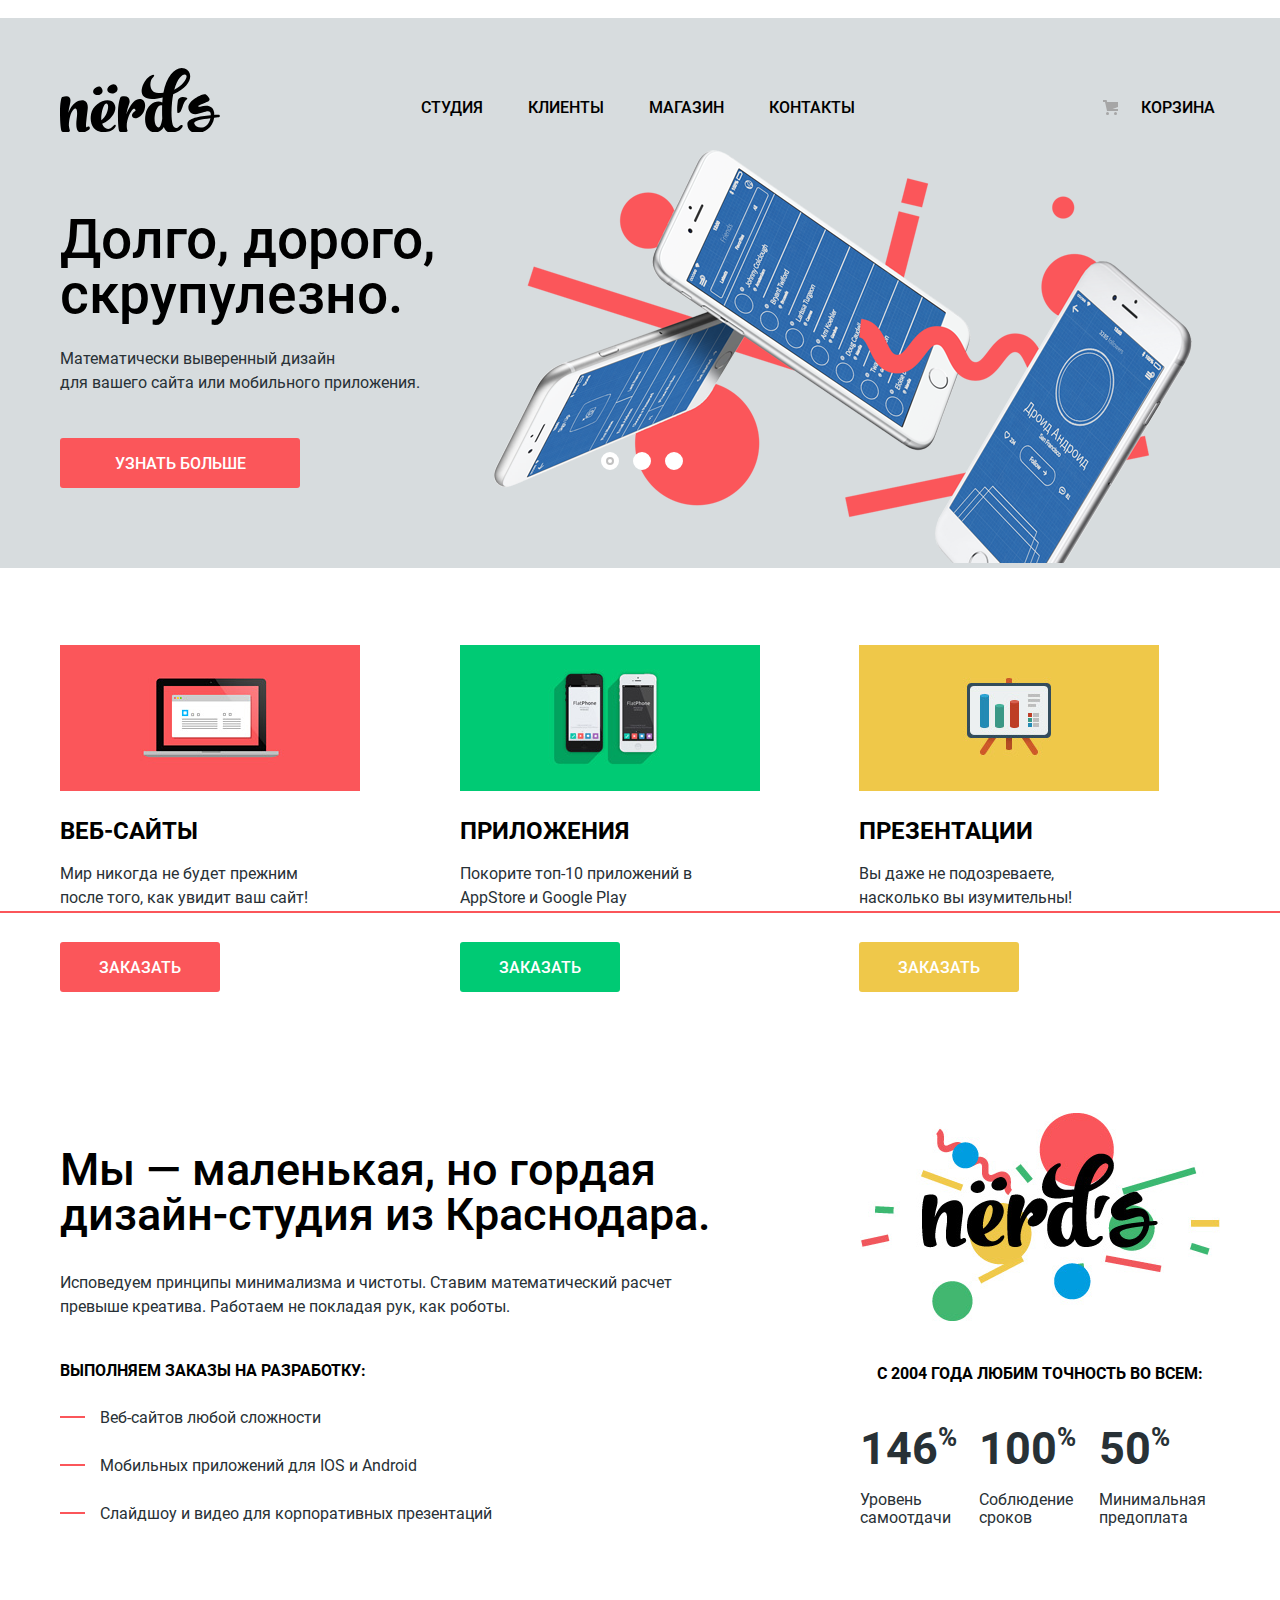
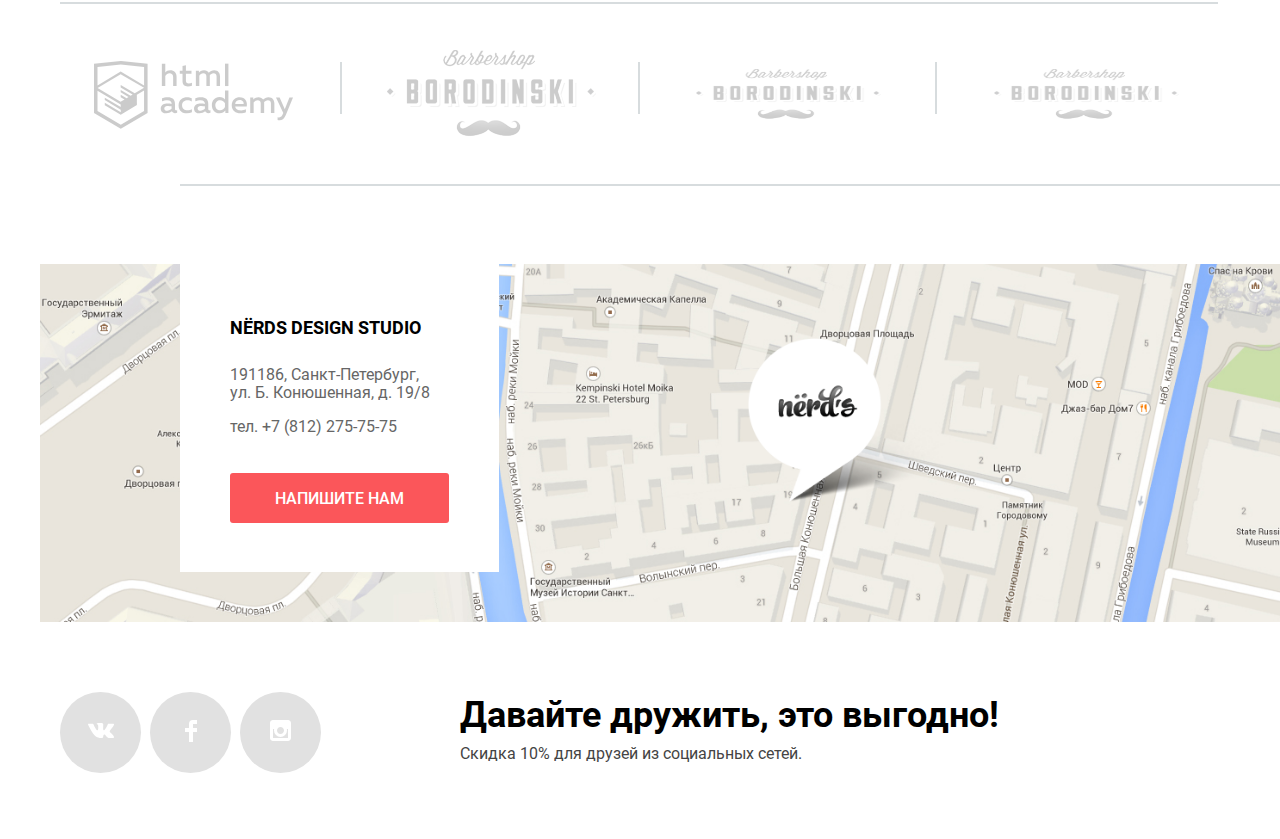
==== commit fca392a9: "14.07.20" ====
--- a/index.html
+++ b/index.html
@@ -37,19 +37,19 @@
         </a>
         <ul class="site-navigation">
           <li>
-            <a href="#" class="main-menu-items studio">Студия</a>
-          </li>
-          <li>
-            <a href="" class="main-menu-items clients">Клиенты</a>
-          </li>
-          <li>
-            <a href="inner.html" class="main-menu-items shop">Магазин</a>
-          </li>
-          <li>
-            <a href="" class="main-menu-items contacts">Контакты</a>
-          </li>
-          <li>
-            <a href="" class="main-menu-items cart">Корзина</a>
+            <a href="#" class="main-menu-items current-page">Студия</a>
+          </li>
+          <li>
+            <a href="" class="main-menu-items current-page">Клиенты</a>
+          </li>
+          <li>
+            <a href="inner.html" class="main-menu-items current-page">Магазин</a>
+          </li>
+          <li>
+            <a href="" class="main-menu-items current-page">Контакты</a>
+          </li>
+          <li>
+            <a href="" class="main-menu-items cart current-page">Корзина</a>
           </li>
         </ul>
       </nav>
@@ -74,7 +74,7 @@
 
                   <h2 class="visually-hidden">Принципы работы</h2>
                   <p class="principles">Долго, дорого, скрупулезно.</p>
-                  <p class="tagline slide-tagline">Математически выверенный дизайн для вашего сайта или мобильного приложения.</p>
+                  <p class="tagline slide-tagline">Математически выверенный дизайн для&nbsp;вашего&nbsp;сайта&nbsp;или мобильного приложения.</p>
                   <a href="" class="about-company-btn">Узнать больше</a>
 
                 </li>
@@ -123,7 +123,7 @@
           <li class="product-item">
             <img src="img/website-illustration.jpg" height="146" alt="Иллюстрация сайта" class="illustration-width">
             <h3 class="product-type">Веб-сайты</h3>
-            <p class="tagline">Мир никогда не будет прежним после того, как увидит ваш сайт!</p>
+            <p class="tagline">Мир никогда не будет прежним после&nbsp;того,&nbsp;как увидит ваш сайт!</p>
             <a href="" class="advantage-btn advantage-btn-red">Заказать<span class="visually-hidden">веб-сайт</span></a>
           </li>
           <li class="product-item">
@@ -135,7 +135,7 @@
           <li class="product-item">
             <img src="img/illustration-presentation.png" height="146" alt="Иллюстрация презентации" class="illustration-width">
             <h3 class="product-type">Презентации</h3>
-            <p class="tagline">Вы даже не подозреваете, насколько вы изумительны!</p>
+            <p class="tagline">Вы даже не подозреваете, насколько&nbsp;вы&nbsp;изумительны!</p>
             <a href="" class="advantage-btn advantage-btn-yellow">Заказать<span class="visually-hidden">презентацию</span></a>
           </li>
         </ul>
@@ -179,7 +179,7 @@
         <ul class="logo-list">
 
           <li class="logo-item">
-            <a href=""><svg width="199" height="68" xmlns="http://www.w3.org/2000/svg">
+            <a href=""><svg class="logo-block" width="199" height="68" xmlns="http://www.w3.org/2000/svg">
 
                 <g>
                   <title>background</title>
@@ -216,7 +216,7 @@
               </svg></a>
           </li>
           <li class="logo-item">
-            <a href=""><svg width="209" height="90" xmlns="http://www.w3.org/2000/svg" xmlns:xlink="http://www.w3.org/1999/xlink">
+            <a href="" class="logo-block"><svg width="209" height="90" xmlns="http://www.w3.org/2000/svg" xmlns:xlink="http://www.w3.org/1999/xlink">
                 <defs>
                   <image
                     xlink:href="[data-uri]"
@@ -236,10 +236,29 @@
               </svg></a>
           </li>
           <li class="logo-item">
-            <a href=""><img src="img/logo-pink.svg" width="185" height="52" alt="Логотип Pink"></a>
+            <a href="" class="logo-block"><svg width="185" height="52" viewBox="0 0 185 52" fill="none" xmlns="http://www.w3.org/2000/svg" xmlns:xlink="http://www.w3.org/1999/xlink">
+                <rect opacity="0.2" width="185" height="52" fill="url(#pattern0)" />
+                <defs>
+                  <pattern id="pattern0" patternContentUnits="objectBoundingBox" width="1" height="1">
+                    <use xlink:href="#image0" transform="scale(0.00540541 0.0192308)" />
+                  </pattern>
+                  <image id="image0" width="185" height="52"
+                    xlink:href="[data-uri]" />
+                </defs>
+              </svg></a>
           </li>
           <li class="logo-item">
-            <a href=""><img src="img/logo-mishka.svg" width="173" height="84" alt="Логотип Mishka"></a>
+            <a href="" class="logo-block"><svg width="185" height="52" viewBox="0 0 185 52" fill="none" xmlns="http://www.w3.org/2000/svg" xmlns:xlink="http://www.w3.org/1999/xlink">
+                <rect opacity="0.2" width="185" height="52" fill="url(#pattern0)" />
+                <defs>
+                  <pattern id="pattern0" patternContentUnits="objectBoundingBox" width="1" height="1">
+                    <use xlink:href="#image0" transform="scale(0.00540541 0.0192308)" />
+                  </pattern>
+                  <image id="image0" width="185" height="52"
+                    xlink:href="[data-uri]" />
+                </defs>
+              </svg>
+            </a>
           </li>
         </ul>
       </section> <!-- width-wrapper -->
@@ -248,7 +267,7 @@
 
         <section class="info-box">
           <h2 class="info-box-item">nёrds design studio</h2>
-          <p class="info-text">191186, Санкт-Петербург, ул. Б. Конюшенная ул., дом 19/8</p>
+          <p class="info-text">191186, Санкт-Петербург, ул.&nbsp;Б.&nbsp;Конюшенная, д. 19/8</p>
           <a href="tel:+78122757575" class="phone">тел. +7 (812) 275-75-75</a>
           <a href="" type="button" class="write-us-btn">напишите нам</a>
         </section>
--- a/css/style.css
+++ b/css/style.css
@@ -1,3 +1,28 @@
+@font-face {
+  font-family: 'Roboto';
+  font-style: normal;
+  font-weight: 400;
+   src: /* local('Roboto'), */
+       url('../fonts/roboto.woff2') format('woff2'),
+      url('../fonts/roboto.woff') format('woff'),
+}
+@font-face {
+  font-family: 'Roboto';
+  font-style: normal;
+  font-weight: 500;
+   src: /* local('Roboto Medium'), */
+       url('../fonts/robotomedium.woff2') format('woff2'),
+      url('../fonts/robotomedium.woff') format('woff'),
+}
+@font-face {
+  font-family: 'Roboto';
+  font-style: normal;
+  font-weight: 700;
+ src:   /* local('Roboto Bold'), */
+       url('../fonts/robotobold.woff2') format('woff2'),
+      url('../fonts/robotobold.woff') format('woff'),
+}
+
 :root {
   --basic-red: #FB565A;
   --red: #E74246;
@@ -81,6 +106,13 @@
   fill: var(--perlamutr);
 }
 
+.logo-item:hover path {
+  fill: var(--black);
+}
+
+.logo-item:active path {
+  fill: var(--perlamutr);
+}
 
 .site-navigation {
   list-style: none;
@@ -130,7 +162,7 @@
   border-bottom: 2px solid var(--basic-red);
 }
 
-.studio {
+/* .studio {
   position: relative;
 }
 
@@ -145,13 +177,13 @@
   bottom: -13px;
   right: 0px;
   display: none;
-}
-
-.clients {
+} */
+
+/* .clients {
   position: relative;
-}
-
-.clients::after {
+} */
+
+/* .clients::after {
   position: absolute;
   background-color: var(--basic-red);
   display: block;
@@ -161,8 +193,8 @@
   bottom: -13px;
   right: 0px;
   display: none;
-}
-.shop {
+} */
+/* .shop {
   position: relative;
 }
 .shop::after {
@@ -175,8 +207,8 @@
   bottom: -13px;
   right: 0px;
   display: none;
-}
-.contacts {
+} */
+/* .contacts {
   position: relative;
 }
 .contacts::after {
@@ -189,6 +221,18 @@
   bottom: -13px;
   right: 0px;
   display: none;
+} */
+
+.current-page::after {
+  position: absolute;
+  background-color: var(--basic-red);
+  display: block;
+  content: "";
+  width: 100%;
+  height: 2px;
+  bottom: -13px;
+  left: 0px;
+  display: block;
 }
 
 .about-company-btn {
@@ -523,7 +567,6 @@
   text-transform: uppercase;
   opacity: 0.3;
   display: inline-block;
-
 }
 
 
@@ -533,9 +576,13 @@
 }
 
 .sort-by-item:active {
-  opacity: 0;
-}
-
+  opacity: 1.0;
+}
+
+.current-sort {
+opacity: 1.0;
+
+}
 
 .visually-hidden {
   display: none;
@@ -775,9 +822,10 @@
   position: relative;
 }
 
-/* .logo-item:hover path {
-  fill: var(--black);
-} */
+.logo-block:hover path {
+  fill-opacity: 1.0;
+  fill: black;
+}
 
 
 .logo-item::after {
@@ -826,10 +874,6 @@
   padding: 0px;
 }
 
-.promo-taglines {
-  /* outline: 2px solid orange; */
-}
-
 .slider-list {
   list-style: none;
   margin: 0;
@@ -838,9 +882,6 @@
 
 .slider {
   position: relative;
-  /* padding-top:
-  text-align
-  color */
 }
 
 .slide {
@@ -863,13 +904,6 @@
   margin-bottom:: 0px;
   padding-bottom: 0px;
 }
-
-
-.filter {
-  /* outline: 2px solid green; */
-}
-
-
 
 .catalog-results {
   /* outline: 2px solid black; */
@@ -906,15 +940,17 @@
   content: url("../img/browser.svg");
   top: -40px;
   right: 0px;
+  opacity: 0.12;
+}
+
+.catalog-item:hover::before {
+    opacity: 1.0;
 }
 
 .range-item {
   margin: 0;
   padding: 0;
   border: none;
-  /* Для демонстрации
-  width: 260px;
-  margin: 50px auto;  */
 }
 
 .range-filter {
@@ -1060,18 +1096,16 @@
   width: 23px;
   height: 23px;
 }
-
-.filter-input-radio+label::before {
-  content: url("../img/radio-off.svg");
+.filter-input-checkbox:checked+label:hover::before {
+  content: url("../img/checkbox-on-hover.svg");
   position: absolute;
   top: -2px;
   left: -35px;
   width: 23px;
   height: 23px;
 }
-
-.filter-input-radio:checked+label::before {
-  content: url("../img/radio-on.svg");
+.filter-input-checkbox+label:hover::before {
+  content: url("../img/checkbox-off-hover.svg");
   position: absolute;
   top: -2px;
   left: -35px;
@@ -1079,6 +1113,41 @@
   height: 23px;
 }
 
+
+.filter-input-radio+label::before {
+  content: url("../img/radio-off.svg");
+  position: absolute;
+  top: -2px;
+  left: -35px;
+  width: 23px;
+  height: 23px;
+}
+
+.filter-input-radio+label:hover::before {
+  content: url("../img/radio-off-hover.svg");
+  position: absolute;
+  top: -2px;
+  left: -35px;
+  width: 23px;
+  height: 23px;
+}
+
+.filter-input-radio:checked+label::before {
+  content: url("../img/radio-on.svg");
+  position: absolute;
+  top: -2px;
+  left: -35px;
+  width: 23px;
+  height: 23px;
+}
+.filter-input-radio:checked+label:hover::before {
+  content: url("../img/radio-on-hover.svg");
+  position: absolute;
+  top: -2px;
+  left: -35px;
+  width: 23px;
+  height: 23px;
+}
 .values {
   color: var(--antracit);
   font-size: 16px;
@@ -1285,10 +1354,28 @@
   padding-left: 15px;
   font-size: 16px;
   line-height: 18px;
-  color: var(--light-grey);
-  border: 2px solid var(--light-grey);
+  color: var(--dark-blue);
+  opacity: 0.5;
+  border: 2px solid var(--basic-grey);
   border-radius: 3%;
 }
+
+.pop-up-block input[type="text"]:hover {
+border: 2px solid var(--silver);
+}
+.pop-up-block input[type="text"]:focus {
+border: 2px solid var(--black);
+color: var(--black);
+opacity: 1;
+}
+
+.pop-up-block input[type="email"]:invalid {
+border: 2px solid var(--red);
+color: var(--red);
+}
+
+
+
 .pop-up-email {
   margin-left: 35px;
 }
@@ -1307,8 +1394,9 @@
   padding-left: 15px;
   font-size: 16px;
   line-height: 18px;
-  color: var(--light-grey);
-  border: 2px solid var(--light-grey);
+  color: var(--dark-blue);
+  opacity: 0.5;
+  border: 2px solid var(--basic-grey);
   border-radius: 2%;
 }
 .send-btn {
@@ -1325,6 +1413,7 @@
   box-sizing: border-box;
   margin-left: 100px;
   margin-top: 32px;
+  border: none;
 }
 .pop-up-close {
   position: absolute;
@@ -1354,3 +1443,92 @@
 .pop-up-close::after {
   transform: rotate(-45deg);
 }
+
+.pop-up-close:hover:before {
+opacity: 100%;
+  background-color: var(--basic-red);
+}
+
+.pop-up-close:hover:after {
+opacity: 100%;
+  background-color: var(--basic-red);
+}
+
+.pop-up-close:active:before {
+opacity: 15%;
+  background-color: var(--basic-red);
+}
+
+.pop-up-close:active:after {
+opacity: 15%;
+  background-color: var(--basic-red);
+}
+
+.catalog-block {
+  /* display: none; */
+  position: absolute;
+  bottom: 0px;
+  left: 0px;
+  width: 360px;
+  height: 231px;
+  background-color: var(--basic-grey);
+  border-radius: 3px;
+}
+.catalog-header {
+  text-transform: uppercase;
+  color: var(--black);
+  font-size: 18px;
+  line-height: 30px;
+  font-weight: bold;
+  margin-left: 135px;
+  margin-top: 30px;
+}
+
+.catalog-header:hover {
+  color: var(--basic-red);
+}
+
+.catalog-header:active {
+  color: var(--black);
+  opacity: 40%;
+}
+
+.catalog-text {
+  font-size: 16px;
+  line-height: 18px;
+  color: var(----mouse-grey);
+  text-align: center;
+  max-width: 255px;
+  margin-left: auto;
+  margin-right: auto;
+  margin-bottom: 33px;
+  margin-top: 20px;
+}
+
+.catalog-price {
+  display: inline-block;
+  width: 200px;
+  height: 50px;
+  text-align: center;
+  text-transform: uppercase;
+  border-radius: 3px;
+  color: var(--white);
+  box-sizing: border-box;
+  padding-top: 17px;
+  font-weight: 500;
+  background-color: var(--basic-red);
+  margin-left: 80px;
+}
+
+.catalog-price:hover {
+    background: var(--red);
+}
+.catalog-price:active {
+    background: var(--dark-red);
+}
+.icon-opacity:hover path {
+  fill: var(--perlamutr);
+}
+.icon-opacity:active path {
+  fill: var(--black);
+}
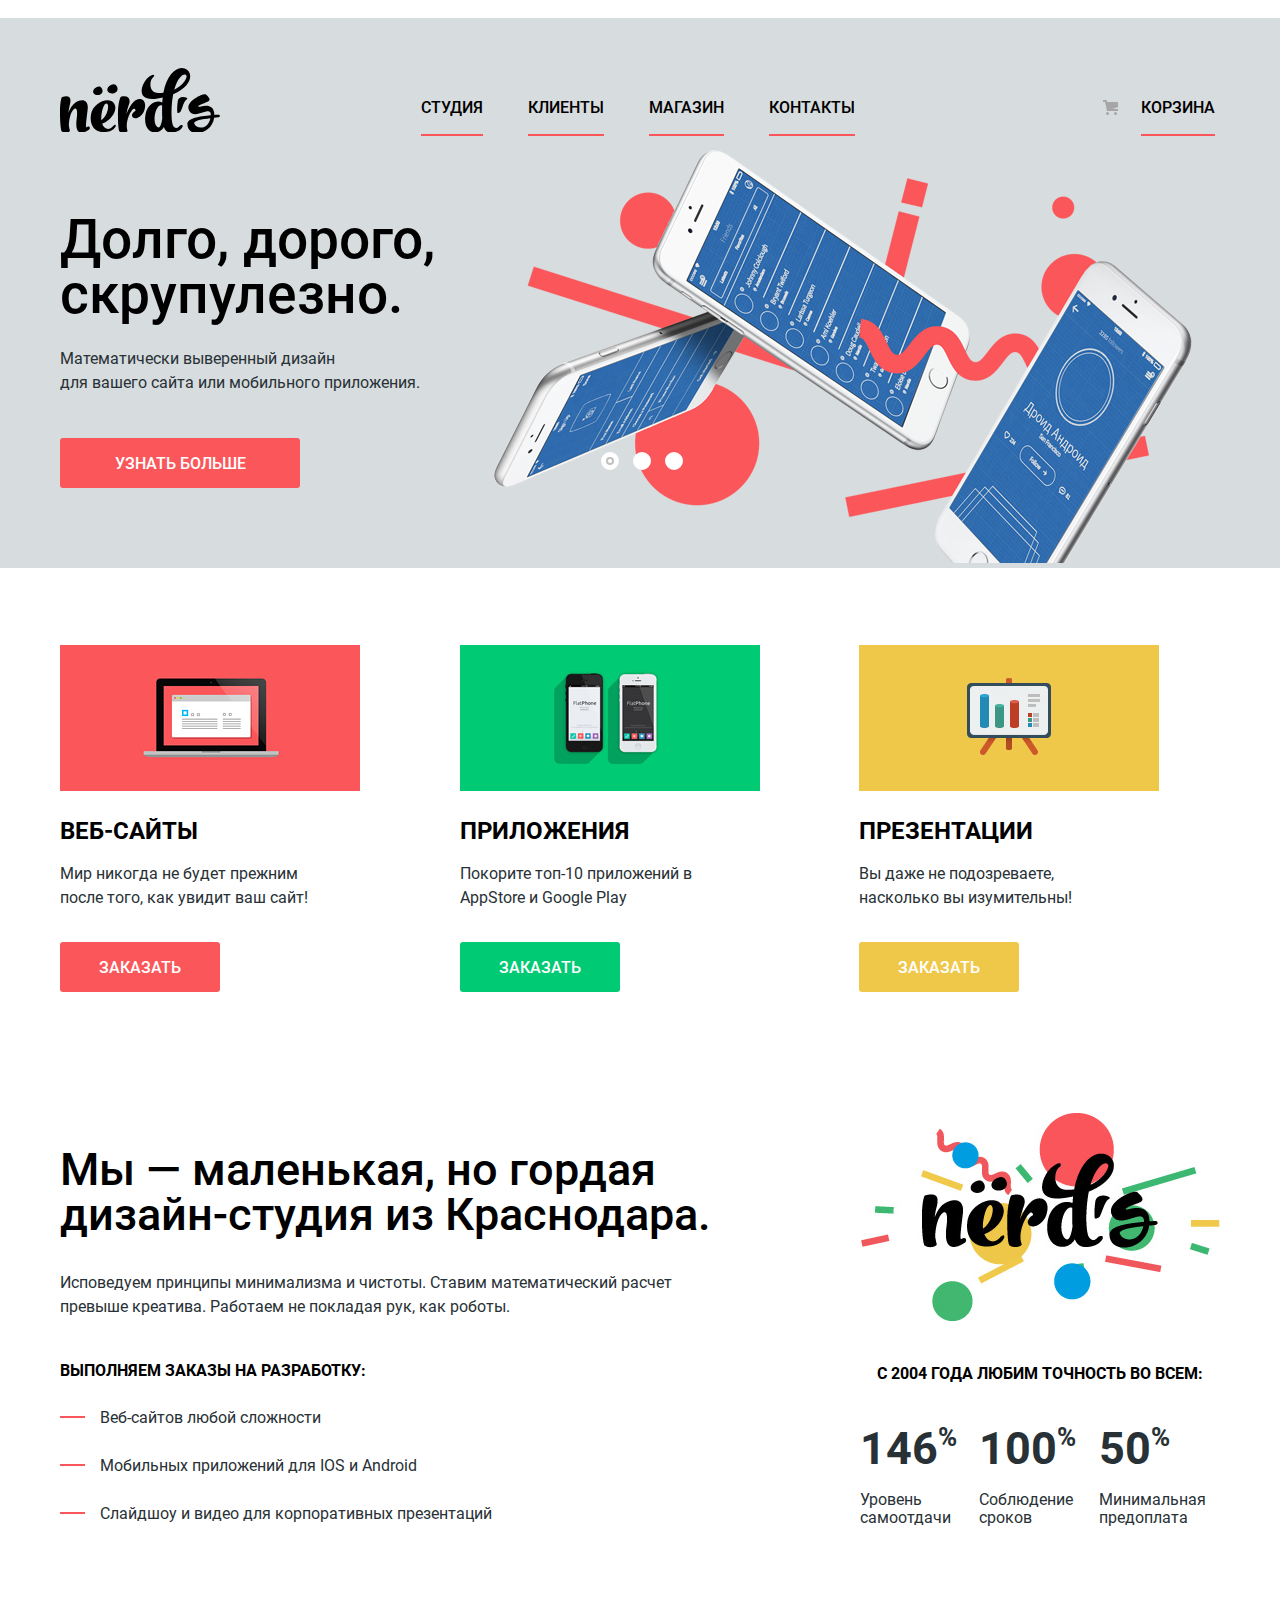
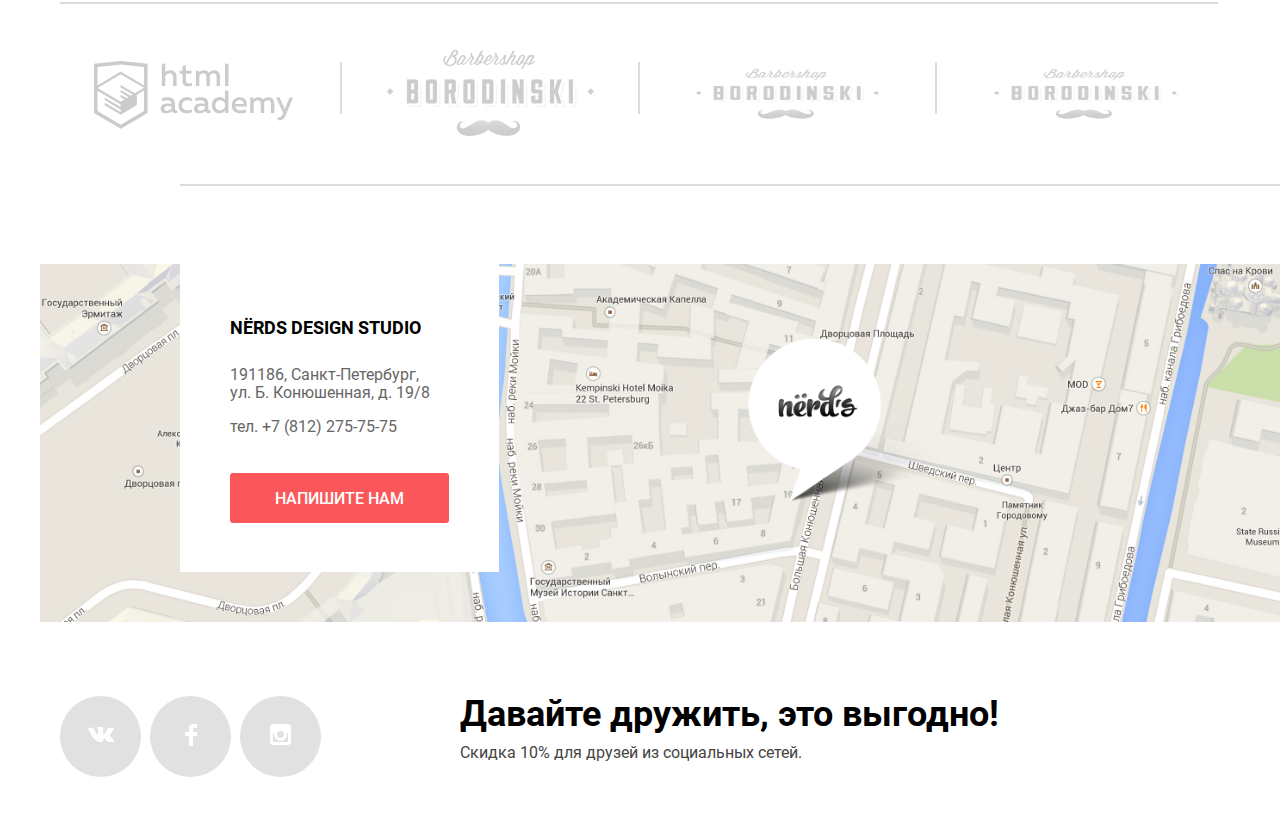
==== commit b64f33aa: "15.07.20_part1" ====
--- a/index.html
+++ b/index.html
@@ -341,7 +341,7 @@
         </div>
 
         <div class="promo-taglines">
-          <p class="footer-tagline">Давайте дружить, это выгодно!</p>
+          <p class="footer-tagline-main">Давайте дружить, это выгодно!</p>
           <p class="footer-promo">Скидка 10% для друзей из социальных сетей.</p>
         </div>
 
--- a/css/style.css
+++ b/css/style.css
@@ -162,66 +162,12 @@
   border-bottom: 2px solid var(--basic-red);
 }
 
-/* .studio {
+
+
+
+.current-page {
   position: relative;
 }
-
-
-.studio::after {
-  position: absolute;
-  background-color: var(--basic-red);
-  display: block;
-  content: "";
-  width: 61px;
-  height: 2px;
-  bottom: -13px;
-  right: 0px;
-  display: none;
-} */
-
-/* .clients {
-  position: relative;
-} */
-
-/* .clients::after {
-  position: absolute;
-  background-color: var(--basic-red);
-  display: block;
-  content: "";
-  width: 76px;
-  height: 2px;
-  bottom: -13px;
-  right: 0px;
-  display: none;
-} */
-/* .shop {
-  position: relative;
-}
-.shop::after {
-  position: absolute;
-  background-color: var(--basic-red);
-  display: block;
-  content: "";
-  width: 74px;
-  height: 2px;
-  bottom: -13px;
-  right: 0px;
-  display: none;
-} */
-/* .contacts {
-  position: relative;
-}
-.contacts::after {
-  position: absolute;
-  background-color: var(--basic-red);
-  display: block;
-  content: "";
-  width: 83px;
-  height: 2px;
-  bottom: -13px;
-  right: 0px;
-  display: none;
-} */
 
 .current-page::after {
   position: absolute;
@@ -667,11 +613,19 @@
   line-height: 40px;
 }
 
-.footer-tagline {
+.footer-tagline-inner {
   font-weight: bold;
   font-size: 36px;
   line-height: 36px;
-  margin-top: 71px;
+  margin-top: 85px;
+  margin-bottom: 10px;
+}
+
+.footer-tagline-main {
+  font-weight: bold;
+  font-size: 36px;
+  line-height: 36px;
+  margin-top: 70px;
   margin-bottom: 10px;
 }
 
@@ -712,27 +666,9 @@
   position: absolute;
   width: 15px;
   height: 15px;
-  /* background-repeat: no-repeat;
-  background-position: 0 0; */
   top: 2px;
   right: 97px;
-  /* opacity: 0.3; */
-}
-
-.cart::after {
-  position: absolute;
-  background-color: var(--basic-red);
-  display: block;
-  content: "";
-  width: 112px;
-  height: 2px;
-  bottom: -13px;
-  right: 0px;
-  display: none;
-}
-
-
-
+}
 
 .index-columns {
   display: grid;
@@ -872,6 +808,7 @@
   /* outline: 2px solid orange; */
   justify-content: space-between;
   padding: 0px;
+  margin-top: 25px;
 }
 
 .slider-list {
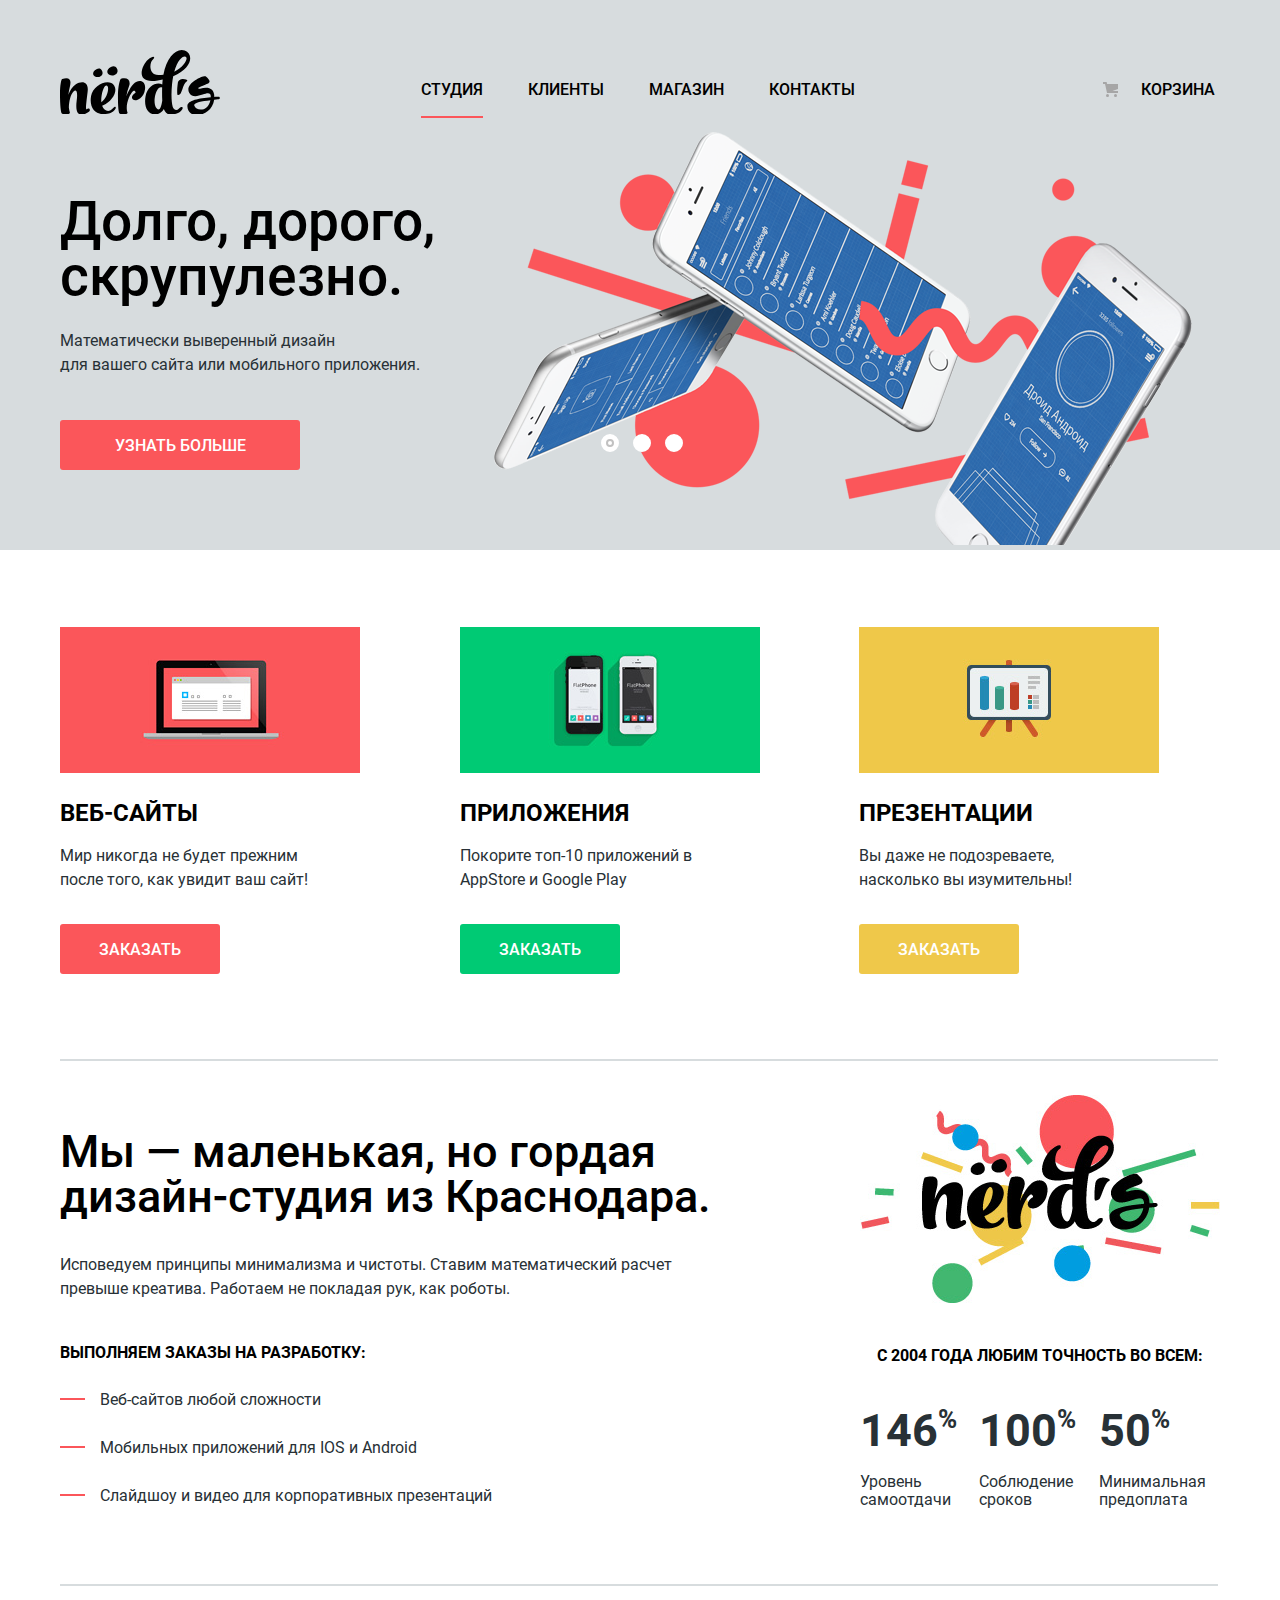
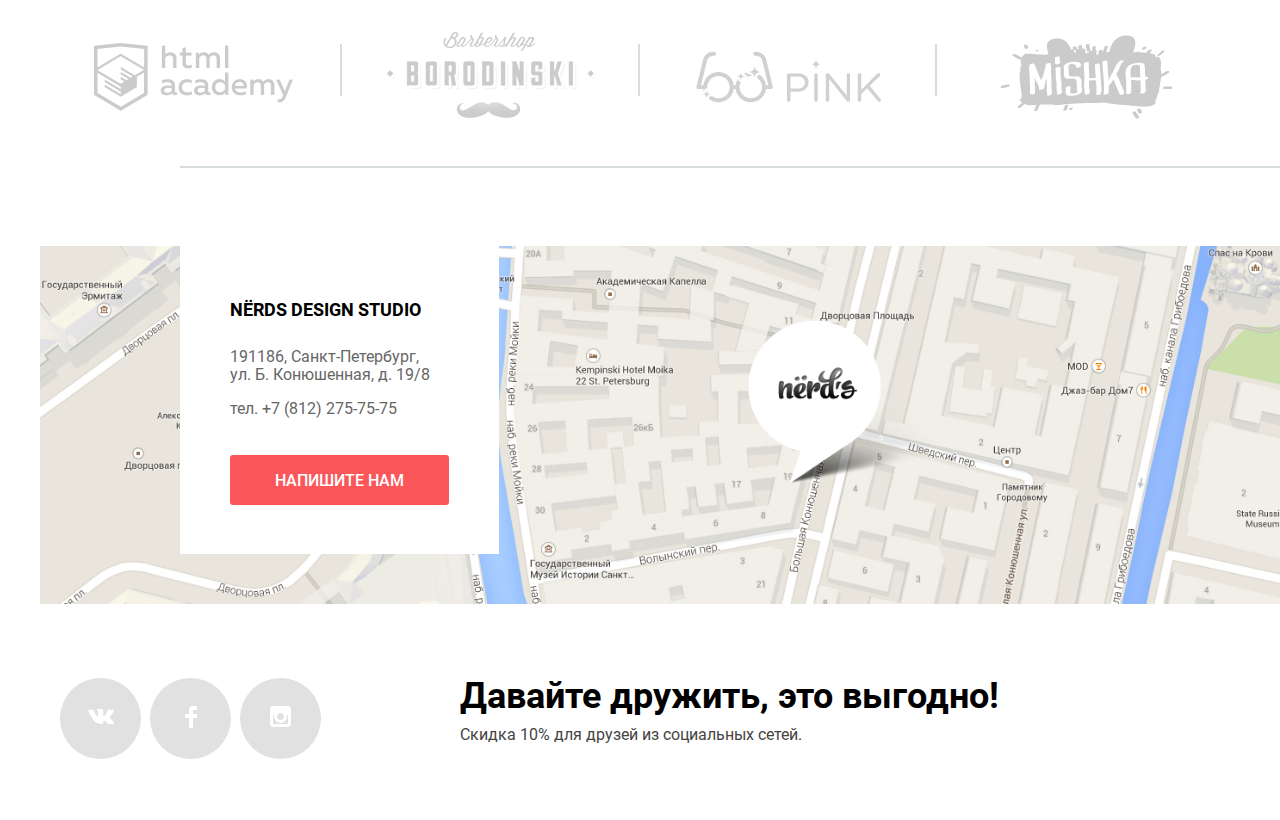
==== commit d1c9a906: "15.07.20-final" ====
--- a/index.html
+++ b/index.html
@@ -5,21 +5,16 @@
   <meta charset="utf-8">
   <meta name="viewport" content="width=device-width, initial-scale=1">
   <title>HTML Academy: Nerds</title>
-  <link href="https://fonts.googleapis.com/css2?family=Roboto:wght@400;500;700&display=swap" rel="stylesheet">  
   <link href="css/normalize.css" rel="stylesheet">
   <link href="css/style.css" rel="stylesheet">
 </head>
 
 <body>
   <div class="page-body">
-
-
     <header class="main-header">
       <nav class="main-navigation">
-
         <a class="logo">
           <svg width="160" height="66" xmlns="http://www.w3.org/2000/svg">
-
             <g>
               <title>background</title>
               <rect fill="none" id="canvas_background" height="402" width="582" y="-1" x="-1" />
@@ -40,83 +35,56 @@
             <a href="#" class="main-menu-items current-page">Студия</a>
           </li>
           <li>
-            <a href="" class="main-menu-items current-page">Клиенты</a>
-          </li>
-          <li>
-            <a href="inner.html" class="main-menu-items current-page">Магазин</a>
-          </li>
-          <li>
-            <a href="" class="main-menu-items current-page">Контакты</a>
-          </li>
-          <li>
-            <a href="" class="main-menu-items cart current-page">Корзина</a>
+            <a href="" class="main-menu-items">Клиенты</a>
+          </li>
+          <li>
+            <a href="inner.html" class="main-menu-items">Магазин</a>
+          </li>
+          <li>
+            <a href="" class="main-menu-items">Контакты</a>
+          </li>
+          <li>
+            <a href="" class="main-menu-items cart">Корзина</a>
           </li>
         </ul>
       </nav>
-
     </header>
-
     <main>
       <div class="main-wrapper">
         <div class="width-wrapper">
-
-
           <h1 class="visually-hidden">Дизайн-студия Nerd's</h1>
-
-
           <div class="site-wrapper site-wrapper-1">
-
-
             <section class="slider">
-
               <ul class="slider-list">
                 <li class="slide slide-current">
-
                   <h2 class="visually-hidden">Принципы работы</h2>
                   <p class="principles">Долго, дорого, скрупулезно.</p>
                   <p class="tagline slide-tagline">Математически выверенный дизайн для&nbsp;вашего&nbsp;сайта&nbsp;или мобильного приложения.</p>
                   <a href="" class="about-company-btn">Узнать больше</a>
-
                 </li>
-
-
                 <li class="slide">
-
                   <h2 class="visually-hidden">Принципы работы</h2>
                   <p class="principles">Любим математику как никто другой</p>
-                  <p class="tagline">Никакого креатива, только математические формулы для расчета идеальных пропорций</p>
+                  <p class="tagline slide-tagline">Никакого креатива, только математические формулы для расчета идеальных пропорций</p>
                   <a href="" class="about-company-btn">Узнать больше</a>
-
-
                 </li>
-
-
                 <li class="slide">
-
                   <h2 class="visually-hidden">Принципы работы</h2>
                   <p class="principles">Только ночь, только хардкор</p>
-                  <p class="tagline">Работаем днем, как все? Мы против этого. Ближе к полуночи работа только начинается.</p>
+                  <p class="tagline slide-tagline">Работаем днем, как все? Мы против этого. Ближе к полуночи работа только начинается.</p>
                   <a href="" class="about-company-btn">Узнать больше</a>
-
                 </li>
-
               </ul>
-
               <div class="slider-controls">
                 <button class="current" type="button" aria-label="Первый слайд"></button>
                 <button type="button" aria-label="Второй слайд"></button>
                 <button type="button" aria-label="Третий слайд"></button>
               </div>
-
-              <section>
-                <!-- slider -->
-
+            </section>
+            <!-- slider -->
           </div> <!-- site-wrapper -->
-
         </div> <!-- width-wrapper -->
       </div> <!-- main-wrapper -->
-
-
       <section class="products">
         <h2 class="visually-hidden">Виды работ</h2>
         <ul class="product-list">
@@ -140,9 +108,6 @@
           </li>
         </ul>
       </section>
-
-
-
       <section class="width-wrapper">
         <div class="index-columns">
           <div class="small-company">
@@ -162,9 +127,8 @@
               </li>
             </ul>
           </div>
-
           <div class="company-data">
-            <img src="img/logo-color-pic.png" width="100%" height="208" alt="Логотип Nerds" class="img-item">
+            <img src="img/logo-color-pic.png" width="360" height="208" alt="Логотип Nerds" class="img-item">
             <p class="approach">С 2004 года любим точность во всем:</p>
             <ul class="feature-items">
               <li class="approach-items"><span class="figure">146<span class="percent">%</span></span>Уровень самоотдачи</li>
@@ -174,113 +138,34 @@
           </div>
         </div>
       </section> <!-- width-wrapper -->
-
       <section class="width-wrapper">
         <ul class="logo-list">
-
-          <li class="logo-item">
-            <a href=""><svg class="logo-block" width="199" height="68" xmlns="http://www.w3.org/2000/svg">
-
-                <g>
-                  <title>background</title>
-                  <rect fill="none" id="canvas_background" height="402" width="582" y="-1" x="-1" />
-                </g>
-                <g>
-                  <title>Layer 1</title>
-                  <g id="svg_1" opacity="0.2">
-                    <path id="svg_2" fill="black"
-                      d="m82.1427,49.4881c0.3492,0 0.6985,-0.1047 1.0128,-0.1746l0,2.4447c-0.6286,0.2445 -1.397,0.3842 -2.1653,0.3842c-1.397,0 -2.5146,-0.5588 -3.0734,-1.7812c-1.5017,1.2224 -3.3877,1.9907 -5.7975,1.9907c-2.7939,0 -5.3783,-1.5366 -5.3783,-4.7148c0,-3.9464 3.6321,-5.1339 6.8452,-5.1339c1.3271,0 2.7939,0.1746 3.9814,0.454l0,-0.5587c0,-1.9209 -1.397,-3.248 -4.0163,-3.248c-2.2701,0 -4.1561,0.5588 -5.5181,1.1874l0,-3.1432c1.2223,-0.4191 3.4226,-1.0128 5.8673,-1.0128c4.3306,0 7.0897,2.0605 7.0897,6.7055l0,5.4831c0.0349,0.8382 0.5238,1.1176 1.1525,1.1176zm-11.8744,-2.0954c0,1.5017 1.3272,2.2701 2.8639,2.2701c1.6414,0 3.213,-0.5938 4.4354,-1.8161l0,-2.5844c-0.943,-0.1747 -2.2352,-0.3842 -3.3179,-0.3842c-1.9208,0 -3.9814,0.5937 -3.9814,2.5146z" />
-                    <path id="svg_3" fill="black"
-                      d="m93.0392,36.1469c1.7113,0 3.3877,0.3841 4.7148,1.1874l0,3.1432c-1.1175,-0.8033 -2.6891,-1.2922 -4.2608,-1.2922c-2.7241,0 -5.4482,1.4319 -5.4482,5.064c0,3.4925 2.6543,5.0641 5.4133,5.0641c1.6415,0 3.248,-0.4889 4.4704,-1.1874l0,3.1781c-1.4669,0.6985 -3.1432,1.0477 -5.0641,1.0477c-4.0862,0 -8.2771,-2.4796 -8.2771,-7.9628c-0.0349,-5.7625 4.3656,-8.2421 8.4517,-8.2421z" />
-                    <path id="svg_4" fill="black"
-                      d="m115.426,49.4881c0.349,0 0.698,-0.1047 1.013,-0.1746l0,2.4447c-0.629,0.2445 -1.397,0.3842 -2.166,0.3842c-1.397,0 -2.514,-0.5588 -3.073,-1.7812c-1.502,1.2224 -3.388,1.9907 -5.798,1.9907c-2.794,0 -5.378,-1.5366 -5.378,-4.7148c0,-3.9464 3.632,-5.1339 6.845,-5.1339c1.327,0 2.794,0.1746 3.982,0.454l0,-0.5587c0,-1.9209 -1.397,-3.248 -4.017,-3.248c-2.27,0 -4.156,0.5588 -5.518,1.1874l0,-3.1432c1.223,-0.4191 3.423,-1.0128 5.868,-1.0128c4.33,0 7.089,2.0605 7.089,6.7055l0,5.4831c0.035,0.8382 0.559,1.1176 1.153,1.1176zm-11.84,-2.0954c0,1.5017 1.327,2.2701 2.864,2.2701c1.642,0 3.213,-0.5938 4.436,-1.8161l0,-2.5844c-0.943,-0.1747 -2.236,-0.3842 -3.318,-0.3842c-1.956,0 -3.982,0.5937 -3.982,2.5146z" />
-                    <path id="svg_5" fill="black"
-                      d="m134.425,29.5112l0,22.3867l-3.073,0l0,-2.4448c-1.188,1.5018 -3.004,2.8289 -5.868,2.8289c-4.645,0 -7.613,-3.667 -7.613,-8.1025c0,-4.4005 2.968,-8.1025 7.613,-8.1025c2.689,0 4.471,1.1875 5.518,2.4098l0,-8.9756l3.423,0zm-8.347,9.6392c-2.759,0 -4.75,2.0605 -4.75,5.099c0,3.0035 2.026,5.064 4.75,5.064c2.41,0 4.156,-1.5366 4.889,-3.213l0,-3.7369c-0.733,-1.6764 -2.479,-3.2131 -4.889,-3.2131z" />
-                    <path id="svg_6" fill="black"
-                      d="m145.496,36.1469c6.112,0 8.207,4.9243 7.229,9.3597l-11.525,0c0.384,2.7591 3.073,3.9116 5.867,3.9116c1.851,0 3.563,-0.454 4.855,-1.0827l0,2.9337c-1.397,0.6635 -3.353,1.0477 -5.483,1.0477c-4.715,0 -8.697,-2.6892 -8.697,-8.1025c0,-5.553 4.226,-8.0675 7.754,-8.0675zm0.174,2.8288c-2.305,0 -4.365,1.3621 -4.505,3.9465l8.487,0c0.209,-1.3271 -0.629,-3.9465 -3.982,-3.9465z" />
-                    <path id="svg_7" fill="black"
-                      d="m156.218,51.8978l0,-15.3319l3.038,0l0,1.9209c0.838,-0.943 2.619,-2.3399 5.099,-2.3399c2.305,0 3.912,0.9429 4.785,2.4447c1.327,-1.3272 3.143,-2.4447 5.378,-2.4447c4.051,0 5.833,3.0035 5.833,6.1816l0,9.6042l-3.423,0l0,-9.4994c0,-1.9907 -1.188,-3.2131 -3.039,-3.2131c-1.676,0 -3.003,1.1176 -3.806,2.0606c0.035,0.3492 0.07,0.6984 0.07,1.0477l0,9.6042l-3.423,0l0,-9.4994c0,-1.9907 -1.187,-3.2131 -3.038,-3.2131c-1.851,0 -3.248,1.3271 -4.052,2.3749l0,10.3376l-3.422,0l0,-0.0349z" />
-                    <path id="svg_8" fill="black"
-                      d="m195.438,36.5659l3.562,0l-7.194,17.4274c-1.677,3.9814 -3.842,5.3434 -6.182,5.3434c-0.663,0 -1.327,-0.1048 -2.026,-0.2445l0,-2.8987c0.524,0.1746 1.048,0.2096 1.572,0.2096c1.676,0 2.899,-1.1875 3.807,-3.5623l0.314,-0.7684l-7.299,-15.4716l3.632,0l5.169,11.5601l4.645,-11.595z" />
-                    <path id="svg_9" fill="black"
-                      d="m71.281,2.6543l0,8.7311c1.1176,-1.1525 2.8638,-2.09544 4.9593,-2.09544c3.8766,0 6.3213,2.61934 6.3213,6.25154l0,9.4994l-3.4226,0l0,-9.0454c0,-2.4797 -1.5367,-3.6671 -3.5623,-3.6671c-1.9558,0 -3.4226,1.3271 -4.2957,2.5495l0,10.163l-3.4226,0l0,-22.3866l3.4226,0z" />
-                    <path id="svg_10" fill="black"
-                      d="m91.9213,4.22595l0,5.44823l5.553,0l0,3.00352l-5.553,0l0,7.0198c0,2.0256 0.9429,2.6892 2.8987,2.6892c1.1176,0 2.1304,-0.2095 3.1083,-0.5937l0,2.9337c-1.1525,0.4191 -2.6194,0.6635 -4.1211,0.6635c-2.9686,0 -5.2736,-1.4668 -5.2736,-5.064l0,-7.6834l-2.7591,0l0,-3.00354l2.7591,0l0,-4.57512l3.3877,-0.83819z" />
-                    <path id="svg_11" fill="black"
-                      d="m101.875,25.0409l0,-15.33189l3.038,0l0,1.92089c0.839,-0.943 2.62,-2.33998 5.099,-2.33998c2.305,0 3.912,0.94298 4.785,2.44468c1.327,-1.3271 3.143,-2.44468 5.378,-2.44468c4.052,0 5.833,3.00348 5.833,6.18168l0,9.6042l-3.423,0l0,-9.5344c0,-1.9907 -1.187,-3.213 -3.038,-3.213c-1.677,0 -3.004,1.1175 -3.807,2.0605c0.035,0.3492 0.07,0.6985 0.07,1.0477l0,9.6043l-3.423,0l0,-9.4995c0,-1.9907 -1.187,-3.213 -3.038,-3.213c-1.851,0 -3.248,1.3271 -4.051,2.3748l0,10.3377l-3.423,0z" />
-                    <path id="svg_12" fill="black" d="m134.424,2.6543l-3.422,0l0,22.3866l3.422,0l0,-22.3866z" />
-                    <path id="svg_13" fill="black"
-                      d="m27.0665,0.03492l-0.2794,-0.03492l-26.7871,2.79396l0,49.10394l26.7871,15.9255l26.7871,-15.9255l0,-49.10394l-26.5077,-2.75904zm23.0153,49.87228l-23.2947,13.865l-23.29465,-13.865l0,-20.1166l23.18985,13.7952l0.035,2.5146l-15.8907,-9.4646l-0.0349,2.4448l15.9605,9.6042l0.0349,2.5495l-15.9605,-9.5344l-0.0349,2.4447l15.9605,9.6043l16.1351,-9.6392l0,-2.4447l-0.0349,0l0,-0.8382l0,-1.0128l0,-6.0769l7.1945,-4.2957l0,20.4658l0.0349,0zm-0.0349,-23.0852l-6.3563,3.737l-2.9337,1.7462l-14.0396,-8.312l-0.035,2.4447l11.9792,7.0897l-0.1048,0.0698l-0.2445,0.1397l-1.7113,1.0128l-9.8836,-5.8673l-0.035,2.4447l7.8231,4.645l-1.851,1.2223l-0.0349,0.035l-5.9022,-3.4925l-0.035,2.4447l3.8767,2.2701l-3.9465,2.3749l-23.0502,-13.7254l23.0851,-13.8999l23.3995,13.6205zm0.0349,-2.4097l-23.3995,-13.7952l-23.18985,13.7602l0,-18.4052l23.29465,-2.44472l23.2947,2.44472l0,18.4402z" />
-                  </g>
-                </g>
-              </svg></a>
-          </li>
-          <li class="logo-item">
-            <a href="" class="logo-block"><svg width="209" height="90" xmlns="http://www.w3.org/2000/svg" xmlns:xlink="http://www.w3.org/1999/xlink">
-                <defs>
-                  <image
-                    xlink:href="[data-uri]"
-                    height="90" width="209" id="image0" />
-                  <pattern height="1" width="1" patternContentUnits="objectBoundingBox" id="pattern0">
-                    <use id="svg_1" transform="scale(0.004784690216183662,0.01111110020428896) " xlink:href="#image0" />
-                  </pattern>
-                </defs>
-                <g>
-                  <title>background</title>
-                  <rect fill="none" id="canvas_background" height="402" width="582" y="-1" x="-1" />
-                </g>
-                <g>
-                  <title>Layer 1</title>
-                  <rect id="svg_2" fill="url(#pattern0)" height="90" width="209" opacity="0.2" />
-                </g>
-              </svg></a>
-          </li>
-          <li class="logo-item">
-            <a href="" class="logo-block"><svg width="185" height="52" viewBox="0 0 185 52" fill="none" xmlns="http://www.w3.org/2000/svg" xmlns:xlink="http://www.w3.org/1999/xlink">
-                <rect opacity="0.2" width="185" height="52" fill="url(#pattern0)" />
-                <defs>
-                  <pattern id="pattern0" patternContentUnits="objectBoundingBox" width="1" height="1">
-                    <use xlink:href="#image0" transform="scale(0.00540541 0.0192308)" />
-                  </pattern>
-                  <image id="image0" width="185" height="52"
-                    xlink:href="[data-uri]" />
-                </defs>
-              </svg></a>
-          </li>
-          <li class="logo-item">
-            <a href="" class="logo-block"><svg width="185" height="52" viewBox="0 0 185 52" fill="none" xmlns="http://www.w3.org/2000/svg" xmlns:xlink="http://www.w3.org/1999/xlink">
-                <rect opacity="0.2" width="185" height="52" fill="url(#pattern0)" />
-                <defs>
-                  <pattern id="pattern0" patternContentUnits="objectBoundingBox" width="1" height="1">
-                    <use xlink:href="#image0" transform="scale(0.00540541 0.0192308)" />
-                  </pattern>
-                  <image id="image0" width="185" height="52"
-                    xlink:href="[data-uri]" />
-                </defs>
-              </svg>
-            </a>
+          <li class="logo-item">
+            <a href="https://htmlacademy.ru/intensive/htmlcss" class="logo-block"><img src="img/academy-logo-hover.png" width="199" height="68" alt="Логотип HTML Academy"></a>
+          </li>
+          <li class="logo-item">
+            <a href="" class="logo-block"><img src="img/barbershop-hover.png" width="209" height="90" alt="Логотип Barbershop"></a>
+          </li>
+          <li class="logo-item">
+            <a href="" class="logo-block"><img src="img/pink-hover.png" width="185" height="52" alt="Логотип Pink"></a>
+          </li>
+          <li class="logo-item">
+            <a href="" class="logo-block"><img src="img/mishka-hover.png" width="173" height="84" alt="Логотип Mishka"></a>
           </li>
         </ul>
       </section> <!-- width-wrapper -->
-
       <section class="map">
-
         <section class="info-box">
           <h2 class="info-box-item">nёrds design studio</h2>
           <p class="info-text">191186, Санкт-Петербург, ул.&nbsp;Б.&nbsp;Конюшенная, д. 19/8</p>
-          <a href="tel:+78122757575" class="phone">тел. +7 (812) 275-75-75</a>
-          <a href="" type="button" class="write-us-btn">напишите нам</a>
+          <a href="tel:+78122757575" class="superphone">тел. +7 (812) 275-75-75</a>
+          <a href="" class="write-us-btn">напишите нам</a>
         </section>
-
-
         <h2 class="visually-hidden">Как до нас добраться (карта)</h2>
         <img src="img/group-map.png" width="1440" height="416" alt="191186, Санкт-Петербург, ул. Б. Конюшенная ул., дом 19/8">
         <button type="button" class="visually-hidden">Закрыть</button>
       </section>
-
     </main>
-
-
     <footer>
       <div class="container-footer">
         <div>
@@ -289,7 +174,6 @@
               <a href="">
                 <span class="visually-hidden">Вконтакте</span>
                 <svg width="26" height="15" xmlns="http://www.w3.org/2000/svg">
-
                   <g>
                     <title>background</title>
                     <rect fill="none" id="canvas_background" height="402" width="582" y="-1" x="-1" />
@@ -307,7 +191,6 @@
               <a href="">
                 <span class="visually-hidden">Facebook</span>
                 <svg width="12" height="22" xmlns="http://www.w3.org/2000/svg">
-
                   <g>
                     <title>background</title>
                     <rect fill="none" id="canvas_background" height="402" width="582" y="-1" x="-1" />
@@ -323,7 +206,6 @@
               <a href="" class="social-logo">
                 <span class="visually-hidden">Instagram</span>
                 <svg width="21" height="21" xmlns="http://www.w3.org/2000/svg">
-
                   <g>
                     <title>background</title>
                     <rect fill="none" id="canvas_background" height="402" width="582" y="-1" x="-1" />
@@ -339,15 +221,12 @@
             </li>
           </ul>
         </div>
-
         <div class="promo-taglines">
           <p class="footer-tagline-main">Давайте дружить, это выгодно!</p>
           <p class="footer-promo">Скидка 10% для друзей из социальных сетей.</p>
         </div>
-
       </div> <!-- container-footer   -->
     </footer>
-
     <div class="pop-up">
       <button type="button" class="pop-up-close" aria-label="Закрыть"></button>
       <form action="https://echo.htmlacademy.ru" method="post">
@@ -369,7 +248,6 @@
         <button type="submit" class="send-btn">Отправить</button>
       </form>
     </div>
-
   </div> <!-- class="page-body" -->
 </body>
 
--- a/css/style.css
+++ b/css/style.css
@@ -2,25 +2,30 @@
   font-family: 'Roboto';
   font-style: normal;
   font-weight: 400;
-   src: /* local('Roboto'), */
-       url('../fonts/roboto.woff2') format('woff2'),
-      url('../fonts/roboto.woff') format('woff'),
-}
+  src:
+    /* local('Roboto'), */
+    url('../fonts/roboto.woff2') format('woff2'),
+    url('../fonts/roboto.woff') format('woff');
+}
+
 @font-face {
   font-family: 'Roboto';
   font-style: normal;
   font-weight: 500;
-   src: /* local('Roboto Medium'), */
-       url('../fonts/robotomedium.woff2') format('woff2'),
-      url('../fonts/robotomedium.woff') format('woff'),
-}
+  src:
+    /* local('Roboto Medium'), */
+    url('../fonts/robotomedium.woff2') format('woff2'),
+    url('../fonts/robotomedium.woff') format('woff');
+}
+
 @font-face {
   font-family: 'Roboto';
   font-style: normal;
   font-weight: 700;
- src:   /* local('Roboto Bold'), */
-       url('../fonts/robotobold.woff2') format('woff2'),
-      url('../fonts/robotobold.woff') format('woff'),
+  src:
+    /* local('Roboto Bold'), */
+    url('../fonts/robotobold.woff2') format('woff2'),
+    url('../fonts/robotobold.woff') format('woff');
 }
 
 :root {
@@ -69,15 +74,11 @@
   height: auto;
 }
 
-
-
 .page-body {
   min-height: 100%;
   display: grid;
   grid-template-rows: min-content 1fr min-content;
   align-content: start;
-  /* outline: 2px solid green; */
-
 }
 
 .main-header {
@@ -88,7 +89,6 @@
   display: grid;
   grid-template-columns: 160px 1fr;
   column-gap: 201px;
-  /* outline: 2px solid black; */
   margin-left: auto;
   margin-right: auto;
   margin-top: 49px;
@@ -99,7 +99,6 @@
 .logo {
   width: 160px;
   height: 65px;
-  /* outline: 2px solid black; */
 }
 
 .logo:active path {
@@ -117,7 +116,6 @@
 .site-navigation {
   list-style: none;
   display: flex;
-  /* outline: 2px solid black; */
   padding: 0px;
   margin: 0px;
 }
@@ -129,17 +127,16 @@
 }
 
 .main-menu-items {
-font-size: 16px;
+  font-size: 16px;
   line-height: 30px;
   text-transform: uppercase;
   font-weight: 500;
   display: block;
   color: var(--black);
-
 }
 
 .main-menu-items:hover {
-font-size: 16px;
+  font-size: 16px;
   line-height: 30px;
   text-transform: uppercase;
   font-weight: 500;
@@ -147,7 +144,7 @@
 }
 
 .main-menu-items:active {
-font-size: 16px;
+  font-size: 16px;
   line-height: 30px;
   text-transform: uppercase;
   font-weight: 500;
@@ -155,15 +152,12 @@
 }
 
 .main-menu-current: {
-font-size: 16px;
+  font-size: 16px;
   line-height: 30px;
   text-transform: uppercase;
   font-weight: 500;
   border-bottom: 2px solid var(--basic-red);
 }
-
-
-
 
 .current-page {
   position: relative;
@@ -207,9 +201,7 @@
 
 .main-wrapper {
   background-color: var(--basic-grey);
-  /* outline: 2px dotted red; */
   margin-top: 0px;
-
 }
 
 .width-wrapper {
@@ -217,8 +209,6 @@
   margin-right: auto;
   max-width: 1160px;
 }
-
-
 
 .products {
   max-width: 1160px;
@@ -233,7 +223,6 @@
   grid-template-columns: 1fr 1fr 1fr;
   list-style: none;
   column-gap: 39px;
-  /* outline: 1px solid red; */
   padding: 0px;
   margin: 0px;
 }
@@ -241,7 +230,6 @@
 .product-item {
   display: flex;
   flex-direction: column;
-  /* outline: 1px solid blue; */
   max-width: 300px;
   margin: 0px;
   padding: 0px;
@@ -259,7 +247,6 @@
   box-sizing: border-box;
   padding-top: 17px;
   font-weight: 500;
-
 }
 
 .advantage-btn-red {
@@ -306,7 +293,6 @@
   display: flex;
   justify-content: center;
   align-items: center;
-
 }
 
 .social-button:hover {
@@ -365,8 +351,8 @@
   font-weight: 500;
   font-size: 16px;
   line-height: 18px;
-text-transform: uppercase;
-border: none;
+  text-transform: uppercase;
+  border: none;
 }
 
 .filter-btn:hover {
@@ -392,7 +378,6 @@
   color: var(--antracit);
 }
 
-/* когда заблокировано поле */
 .filter-item:invalid {
   color: var(--antracit);
   opacity: 0.3;
@@ -402,7 +387,6 @@
   list-style: none;
   display: flex;
   width: 443px;
-  /* outline: 2px solid black; */
   padding-top: 0px;
   padding-bottom: 0px;
   padding-left: 0px;
@@ -479,10 +463,8 @@
 .sort-by {
   list-style: none;
   display: flex;
-
-
-  padding: 0px;
-margin-top: 0;
+  padding: 0px;
+  margin-top: 0;
   width: 760px;
 }
 
@@ -515,8 +497,6 @@
   display: inline-block;
 }
 
-
-
 .sort-by-item:hover {
   opacity: 0.6;
 }
@@ -526,8 +506,7 @@
 }
 
 .current-sort {
-opacity: 1.0;
-
+  opacity: 1.0;
 }
 
 .visually-hidden {
@@ -535,31 +514,29 @@
 }
 
 .principles {
-padding-top: 80px;
-margin-top: 0px;
-margin-bottom: 0;
+  padding-top: 80px;
+  margin-top: 0px;
+  margin-bottom: 0;
   font-weight: 500;
   font-size: 55px;
   line-height: 55px;
   max-width: 520px;
-  /* outline: 2px solid black; */
 }
 
 .tagline {
   color: var(--antracit);
   font-size: 16px;
   line-height: 24px;
-  /* outline: 2px solid red; */
   margin: 0px;
   padding: 0px;
   max-width: 420px;
 }
 
 .slide-tagline {
-padding-top: 25px;
-padding-bottom: 43px;
-
-}
+  padding-top: 25px;
+  padding-bottom: 43px;
+}
+
 .product-type {
   font-weight: bold;
   font-size: 24px;
@@ -577,6 +554,18 @@
   line-height: 45px;
   margin-top: 155px;
   margin-bottom: 34px;
+  position: relative;
+}
+
+.about-company::before {
+  position: absolute;
+  background-color: var(--basic-grey);
+  display: block;
+  content: "";
+  width: 1158px;
+  height: 2px;
+  top: -70px;
+  left: 0px;
 }
 
 .img-item {
@@ -642,8 +631,8 @@
   font-weight: 500;
   font-size: 55px;
   line-height: 55px;
-margin-left: 208px;
-margin-top: 80px;
+  margin-left: 208px;
+  margin-top: 80px;
   margin-bottom: 108px;
   max-width: 1160px;
 }
@@ -675,11 +664,6 @@
   list-style: none;
   column-gap: 149px;
   grid-template-columns: 651px 360px;
-  /* outline: 2px solid black; */
-}
-
-.company-data {
-  /* outline: 2px solid black; */
 }
 
 .approach {
@@ -694,9 +678,8 @@
 
 .feature-items {
   display: grid;
-grid-template-columns: 119px 120px 1fr;
+  grid-template-columns: 119px 120px 1fr;
   list-style: none;
-  /* outline: 2px solid orange; */
   padding: 0px;
   margin: 0px;
 }
@@ -708,7 +691,6 @@
   color: var(--antracit);
   font-size: 16px;
   line-height: 18px;
-  /* outline: 2px solid brown; */
   padding: 0px;
   margin: 0px;
 }
@@ -720,12 +702,12 @@
 .tagline-list {
   list-style: none;
 }
-
 
 .tag-items {
   margin-bottom: 24px;
   position: relative;
 }
+
 .tag-items::before {
   position: absolute;
   background-color: var(--basic-red);
@@ -744,7 +726,7 @@
 .logo-list {
   list-style: none;
   display: flex;
-justify-content: space-between;
+  justify-content: space-between;
   padding: 0px;
   margin: 0px;
 }
@@ -758,11 +740,17 @@
   position: relative;
 }
 
-.logo-block:hover path {
-  fill-opacity: 1.0;
-  fill: black;
-}
-
+.logo-block {
+  opacity: 0.2;
+}
+
+.logo-block:hover {
+  opacity: 1;
+}
+
+.logo-block:active {
+  opacity: 0.1;
+}
 
 .logo-item::after {
   position: absolute;
@@ -776,9 +764,10 @@
   transform: rotate(-90deg);
 }
 
-.logo-item:last-child::after {
+.logo-item:last-of-type::after {
   display: none;
 }
+
 .logo-item:first-child::before {
   position: absolute;
   background-color: var(--basic-grey);
@@ -790,12 +779,10 @@
   left: 0px;
 }
 
-
 .container-footer {
   display: grid;
   grid-template-columns: 261px 1fr;
   column-gap: 139px;
-  /* outline: 2px solid black; */
   margin-left: auto;
   margin-right: auto;
   max-width: 1160px;
@@ -805,7 +792,6 @@
 .social-nets {
   display: flex;
   list-style: none;
-  /* outline: 2px solid orange; */
   justify-content: space-between;
   padding: 0px;
   margin-top: 25px;
@@ -828,7 +814,6 @@
 .slide-current {
   display: block;
 }
-
 
 .page-catalog {
   display: grid;
@@ -838,15 +823,15 @@
   margin-right: auto;
   padding-top: 57px;
   max-width: 1160px;
-  margin-bottom:: 0px;
+  margin-bottom: : 0px;
   padding-bottom: 0px;
 }
 
 .catalog-results {
-  /* outline: 2px solid black; */
   display: flex;
   flex-direction: column;
   padding: 0px;
+  margin: 0px;
 }
 
 .catalog-list {
@@ -861,6 +846,7 @@
   padding-bottom: 0px;
   margin: 0px;
   width: 760px;
+  height: auto;
 }
 
 .catalog-item {
@@ -881,7 +867,7 @@
 }
 
 .catalog-item:hover::before {
-    opacity: 1.0;
+  opacity: 1.0;
 }
 
 .range-item {
@@ -974,8 +960,7 @@
 
 .filter-list {
   list-style: none;
-  /* outline: 1px solid red; */
-font-size: 16px;
+  font-size: 16px;
   line-height: 19px;
   padding: 0px;
   margin: 0px;
@@ -988,7 +973,6 @@
   width: 190px;
   padding: 0px;
   margin: 0px;
-
 }
 
 .filter-list-checkbox {
@@ -1002,14 +986,16 @@
 
 .filter-option {
   font-size: 16px;
-line-height: 19px;
-color: var(--antracit);
-padding-left: 36px;
-margin-bottom: 22px;
-}
+  line-height: 19px;
+  color: var(--antracit);
+  padding-left: 36px;
+  margin-bottom: 22px;
+}
+
 .filter-rubber {
   margin-bottom: 15px;
 }
+
 .filter-option label {
   position: relative;
   display: block;
@@ -1033,6 +1019,7 @@
   width: 23px;
   height: 23px;
 }
+
 .filter-input-checkbox:checked+label:hover::before {
   content: url("../img/checkbox-on-hover.svg");
   position: absolute;
@@ -1041,6 +1028,7 @@
   width: 23px;
   height: 23px;
 }
+
 .filter-input-checkbox+label:hover::before {
   content: url("../img/checkbox-off-hover.svg");
   position: absolute;
@@ -1050,7 +1038,6 @@
   height: 23px;
 }
 
-
 .filter-input-radio+label::before {
   content: url("../img/radio-off.svg");
   position: absolute;
@@ -1077,6 +1064,7 @@
   width: 23px;
   height: 23px;
 }
+
 .filter-input-radio:checked+label:hover::before {
   content: url("../img/radio-on-hover.svg");
   position: absolute;
@@ -1085,21 +1073,21 @@
   width: 23px;
   height: 23px;
 }
+
 .values {
   color: var(--antracit);
   font-size: 16px;
   line-height: 24px;
 }
 
-
-
-
 .site-navigation li {
   padding-top: 26px;
 }
+
 .site-navigation li:not(:nth-of-type(5)) {
   margin-right: 45px;
 }
+
 .site-navigation li:nth-of-type(4) {
   margin-right: 286px;
 }
@@ -1131,12 +1119,12 @@
   background-repeat: no-repeat;
 }
 
-
 .site-wrapper {
   min-width: 1160px;
   background-repeat: no-repeat;
   background-position: top right;
 }
+
 .site-wrapper-1 {
   background-color: var(--basic-grey);
   background-image: url("../img/nerds-index-slide1.png");
@@ -1159,6 +1147,7 @@
   max-width: 100%;
   height: auto;
 }
+
 .map::before {
   position: absolute;
   background-color: var(--basic-grey);
@@ -1190,29 +1179,33 @@
   left: 140px;
   bottom: 54px;
 }
+
 .info-box-item {
-font-weight: bold;
-font-size: 18px;
-line-height: 30px;
-text-transform: uppercase;
-margin-left: 50px;
-margin-top: 49px;
-padding: 0px;
-}
+  font-weight: bold;
+  font-size: 18px;
+  line-height: 30px;
+  text-transform: uppercase;
+  margin-left: 50px;
+  margin-top: 49px;
+  padding: 0px;
+}
+
 .info-text {
   margin-top: 23px;
   margin-left: 50px;
   font-size: 16px;
-line-height: 18px;
-color: var(--mouse-grey);
-}
-.phone {
+  line-height: 18px;
+  color: var(--mouse-grey);
+}
+
+.superphone {
   margin-top: 20px;
   margin-left: 50px;
   font-size: 16px;
-line-height: 18px;
-color: var(--mouse-grey);
-}
+  line-height: 18px;
+  color: var(--mouse-grey);
+}
+
 .write-us-btn {
   display: inline-block;
   width: 219px;
@@ -1223,30 +1216,36 @@
   color: var(--white);
   text-transform: uppercase;
   font-weight: 500;
-font-size: 16px;
-line-height: 18px;
-padding-top: 17px;
-text-align: center;
-margin-left: 50px;
-margin-top: 37px;
+  font-size: 16px;
+  line-height: 18px;
+  padding-top: 17px;
+  text-align: center;
+  margin-left: 50px;
+  margin-top: 37px;
 }
 
 fieldset {
-   border:0 none;
-   padding: 0px;
-   margin: 0px;
-}
-.filter-block
-{margin-top: 54px;}
-.filter-features
-{margin-top: 30px;
-}
+  border: 0 none;
+  padding: 0px;
+  margin: 0px;
+}
+
+.filter-block {
+  margin-top: 54px;
+}
+
+.filter-features {
+  margin-top: 30px;
+}
+
 .icon-down {
   margin-left: 47px;
 }
+
 .icon-up-grey {
   margin-left: 18px;
 }
+
 .pop-up {
   display: none;
   position: fixed;
@@ -1255,8 +1254,9 @@
   background-color: var(--white);
   width: 960px;
   height: 590px;
-    box-shadow: 0 0 10px rgba(0, 0, 0, 0.1);
-}
+  box-shadow: 0 0 10px rgba(0, 0, 0, 0.1);
+}
+
 .modal-text {
   font-weight: bold;
   font-size: 45px;
@@ -1264,24 +1264,26 @@
   margin-left: 100px;
   margin-top: 60px;
 }
+
 .pop-up label {
   font-size: 16px;
   line-height: 18px;
   font-weight: bold;
 }
+
 .pop-up-container {
   margin-left: 100px;
   display: flex;
   flex-wrap: wrap;
   max-width: 761px;
   height: auto;
-
-}
+}
+
 .pop-up-block {
   display: flex;
   flex-direction: column;
-  /* outline: 1px solid black; */
-}
+}
+
 .pop-up-block input[type="text"],
 .pop-up-block input[type="email"] {
   box-sizing: border-box;
@@ -1298,31 +1300,33 @@
 }
 
 .pop-up-block input[type="text"]:hover {
-border: 2px solid var(--silver);
-}
+  border: 2px solid var(--silver);
+}
+
 .pop-up-block input[type="text"]:focus {
-border: 2px solid var(--black);
-color: var(--black);
-opacity: 1;
+  border: 2px solid var(--black);
+  color: var(--black);
+  opacity: 1;
 }
 
 .pop-up-block input[type="email"]:invalid {
-border: 2px solid var(--red);
-color: var(--red);
-}
-
-
+  border: 2px solid var(--red);
+  color: var(--red);
+}
 
 .pop-up-email {
   margin-left: 35px;
 }
+
 .pop-up-item {
   margin-bottom: 10px;
 }
+
 .pop-up-text {
- width: 100%;
- margin-top: 20px;
-}
+  width: 100%;
+  margin-top: 20px;
+}
+
 .pop-up-block textarea {
   box-sizing: border-box;
   width: 760px;
@@ -1336,6 +1340,7 @@
   border: 2px solid var(--basic-grey);
   border-radius: 2%;
 }
+
 .send-btn {
   text-align: center;
   display: inline-block;
@@ -1352,6 +1357,7 @@
   margin-top: 32px;
   border: none;
 }
+
 .pop-up-close {
   position: absolute;
   top: 70px;
@@ -1362,6 +1368,7 @@
   cursor: pointer;
   background-color: var(--white);
 }
+
 .pop-up-close::before,
 .pop-up-close::after {
   content: "";
@@ -1373,6 +1380,7 @@
   background-color: var(--basic-red);
   opacity: 30%;
 }
+
 .pop-up-close::before {
   transform: rotate(45deg);
 }
@@ -1382,22 +1390,22 @@
 }
 
 .pop-up-close:hover:before {
-opacity: 100%;
+  opacity: 100%;
   background-color: var(--basic-red);
 }
 
 .pop-up-close:hover:after {
-opacity: 100%;
+  opacity: 100%;
   background-color: var(--basic-red);
 }
 
 .pop-up-close:active:before {
-opacity: 15%;
+  opacity: 15%;
   background-color: var(--basic-red);
 }
 
 .pop-up-close:active:after {
-opacity: 15%;
+  opacity: 15%;
   background-color: var(--basic-red);
 }
 
@@ -1411,6 +1419,7 @@
   background-color: var(--basic-grey);
   border-radius: 3px;
 }
+
 .catalog-header {
   text-transform: uppercase;
   color: var(--black);
@@ -1458,14 +1467,17 @@
 }
 
 .catalog-price:hover {
-    background: var(--red);
-}
+  background: var(--red);
+}
+
 .catalog-price:active {
-    background: var(--dark-red);
-}
+  background: var(--dark-red);
+}
+
 .icon-opacity:hover path {
   fill: var(--perlamutr);
 }
+
 .icon-opacity:active path {
   fill: var(--black);
 }
